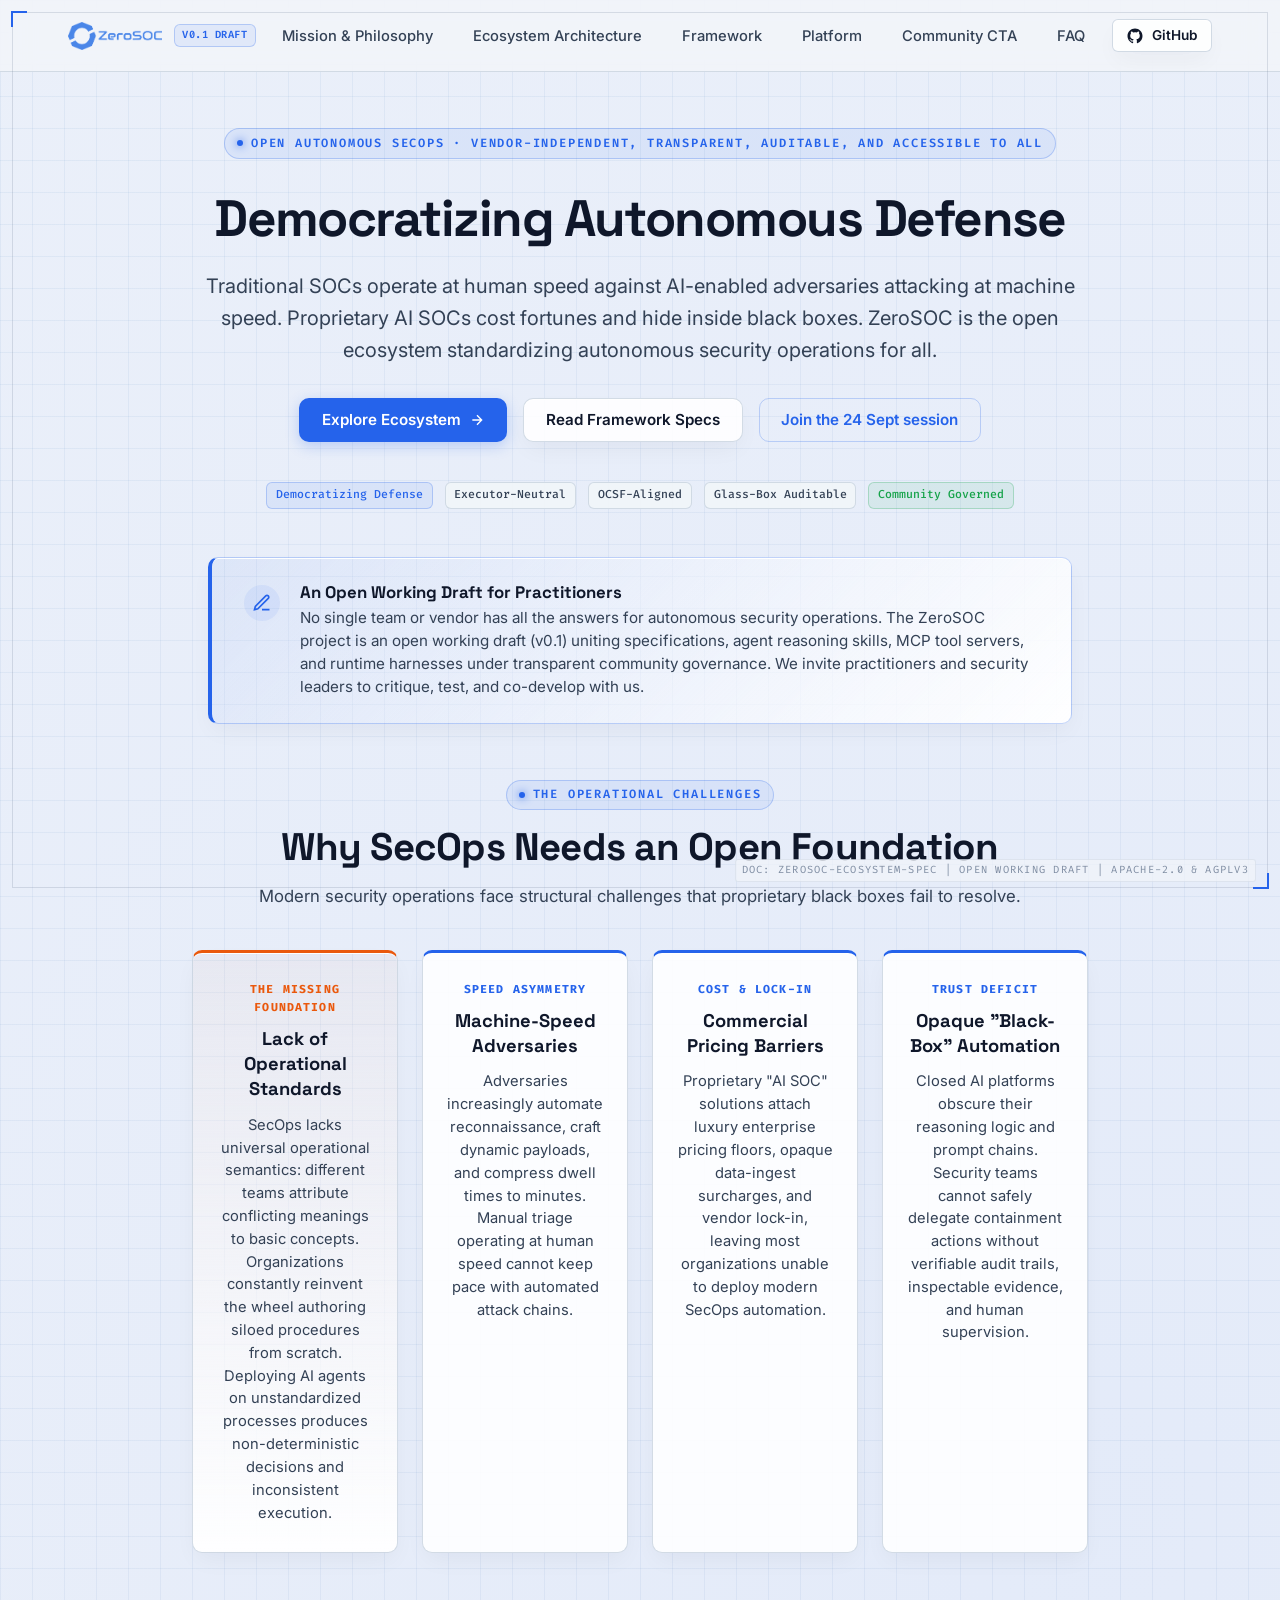
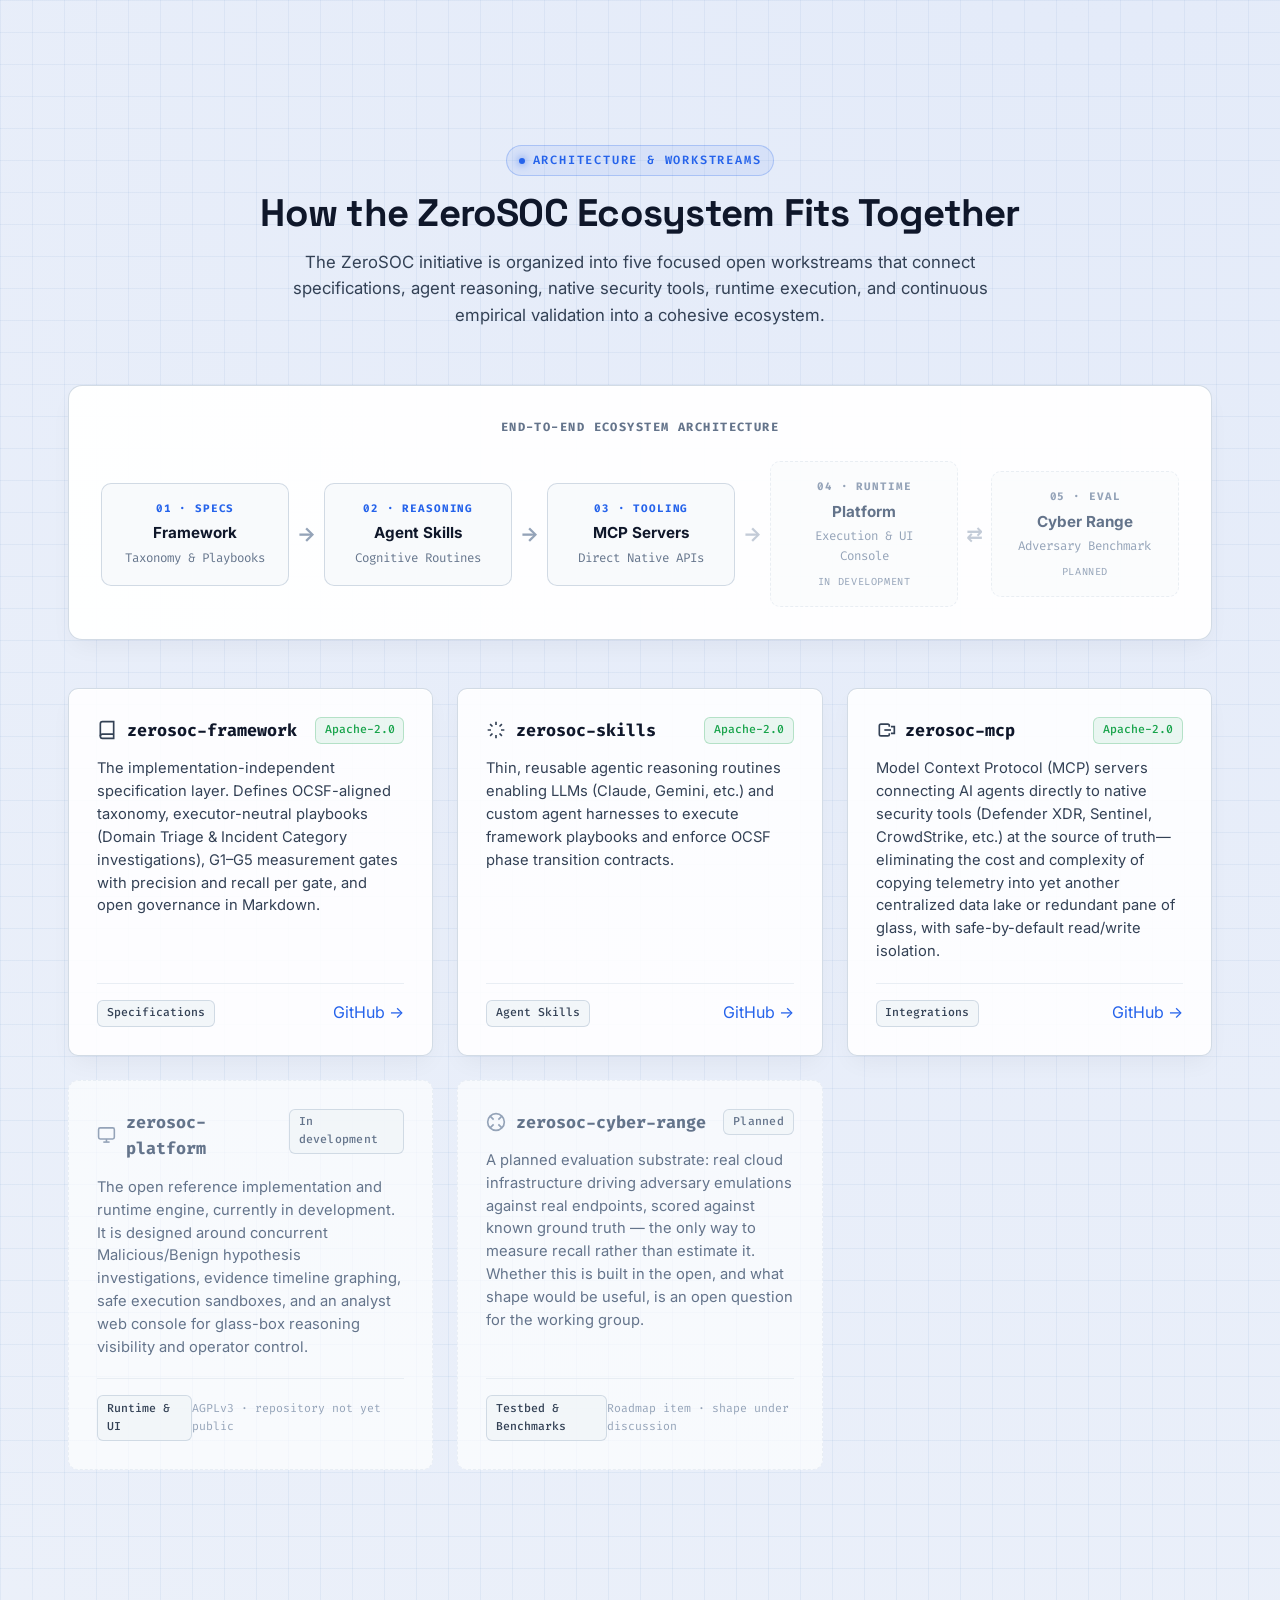
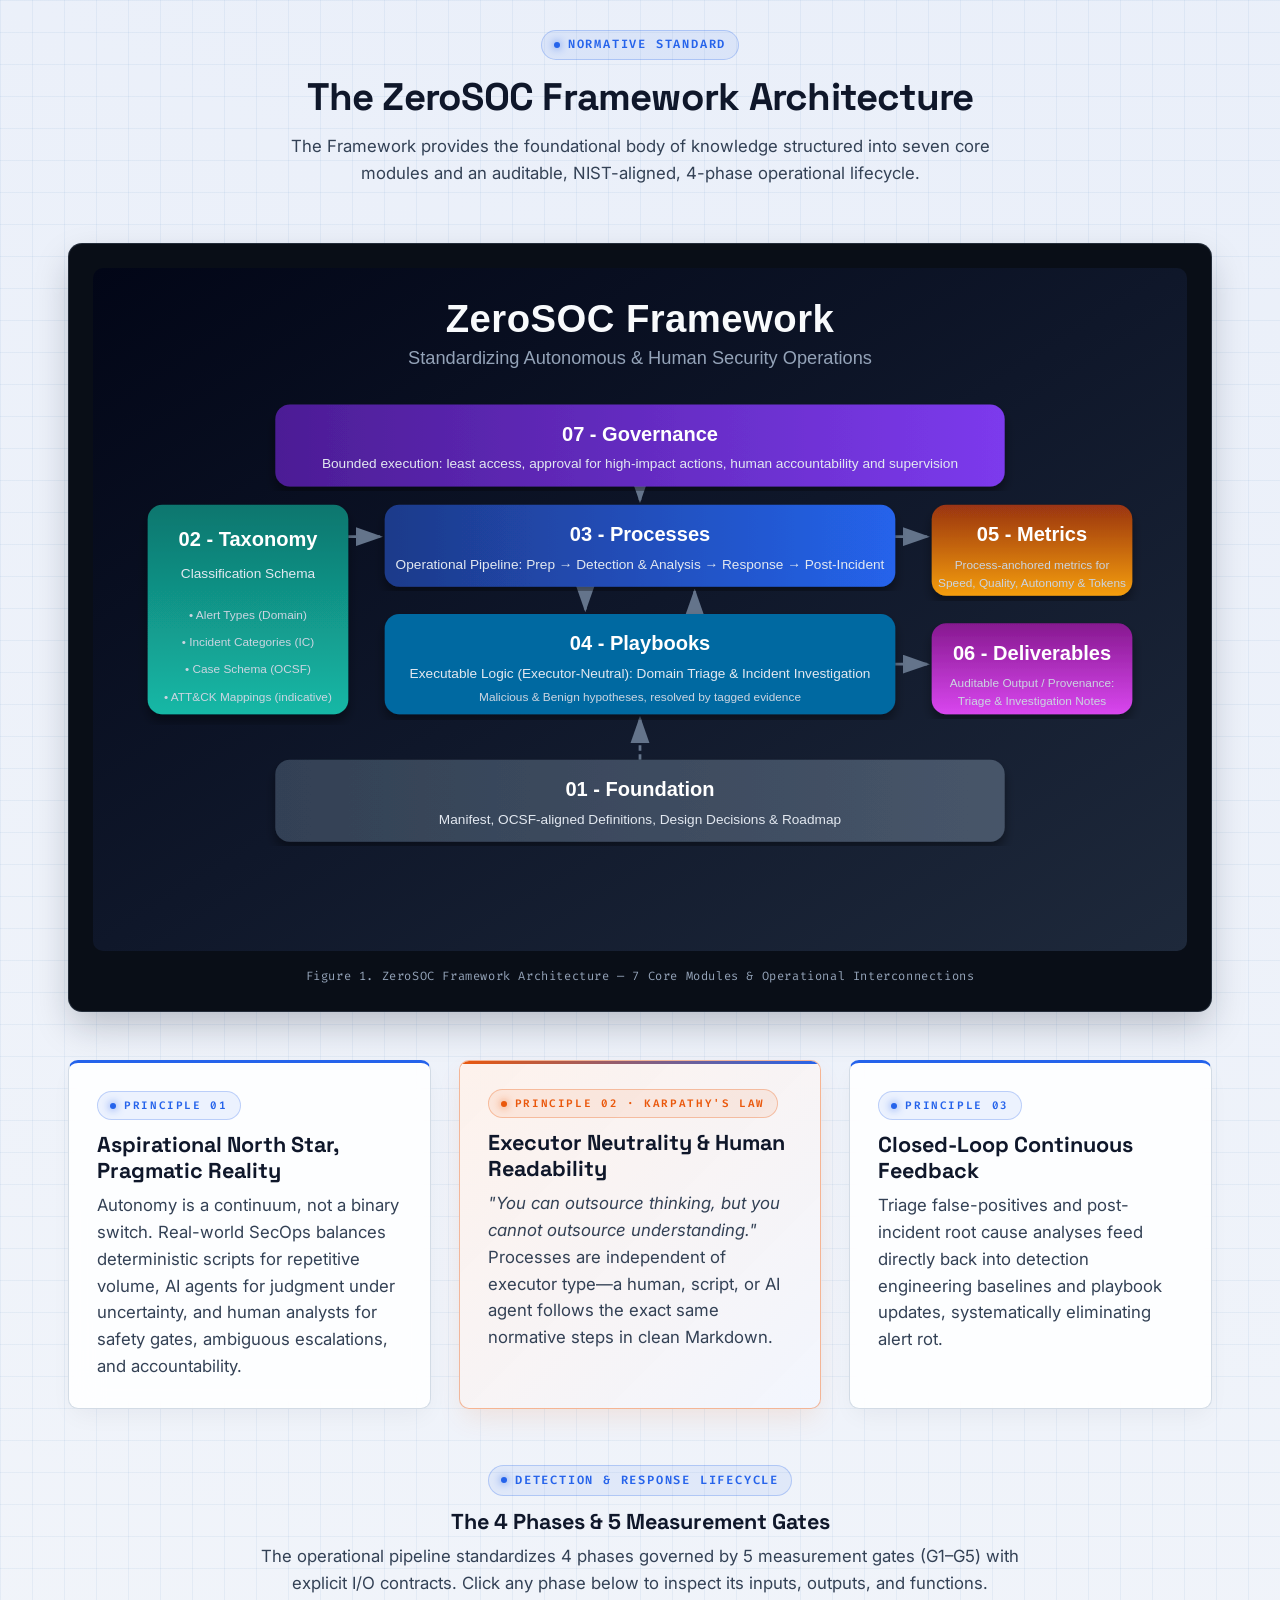
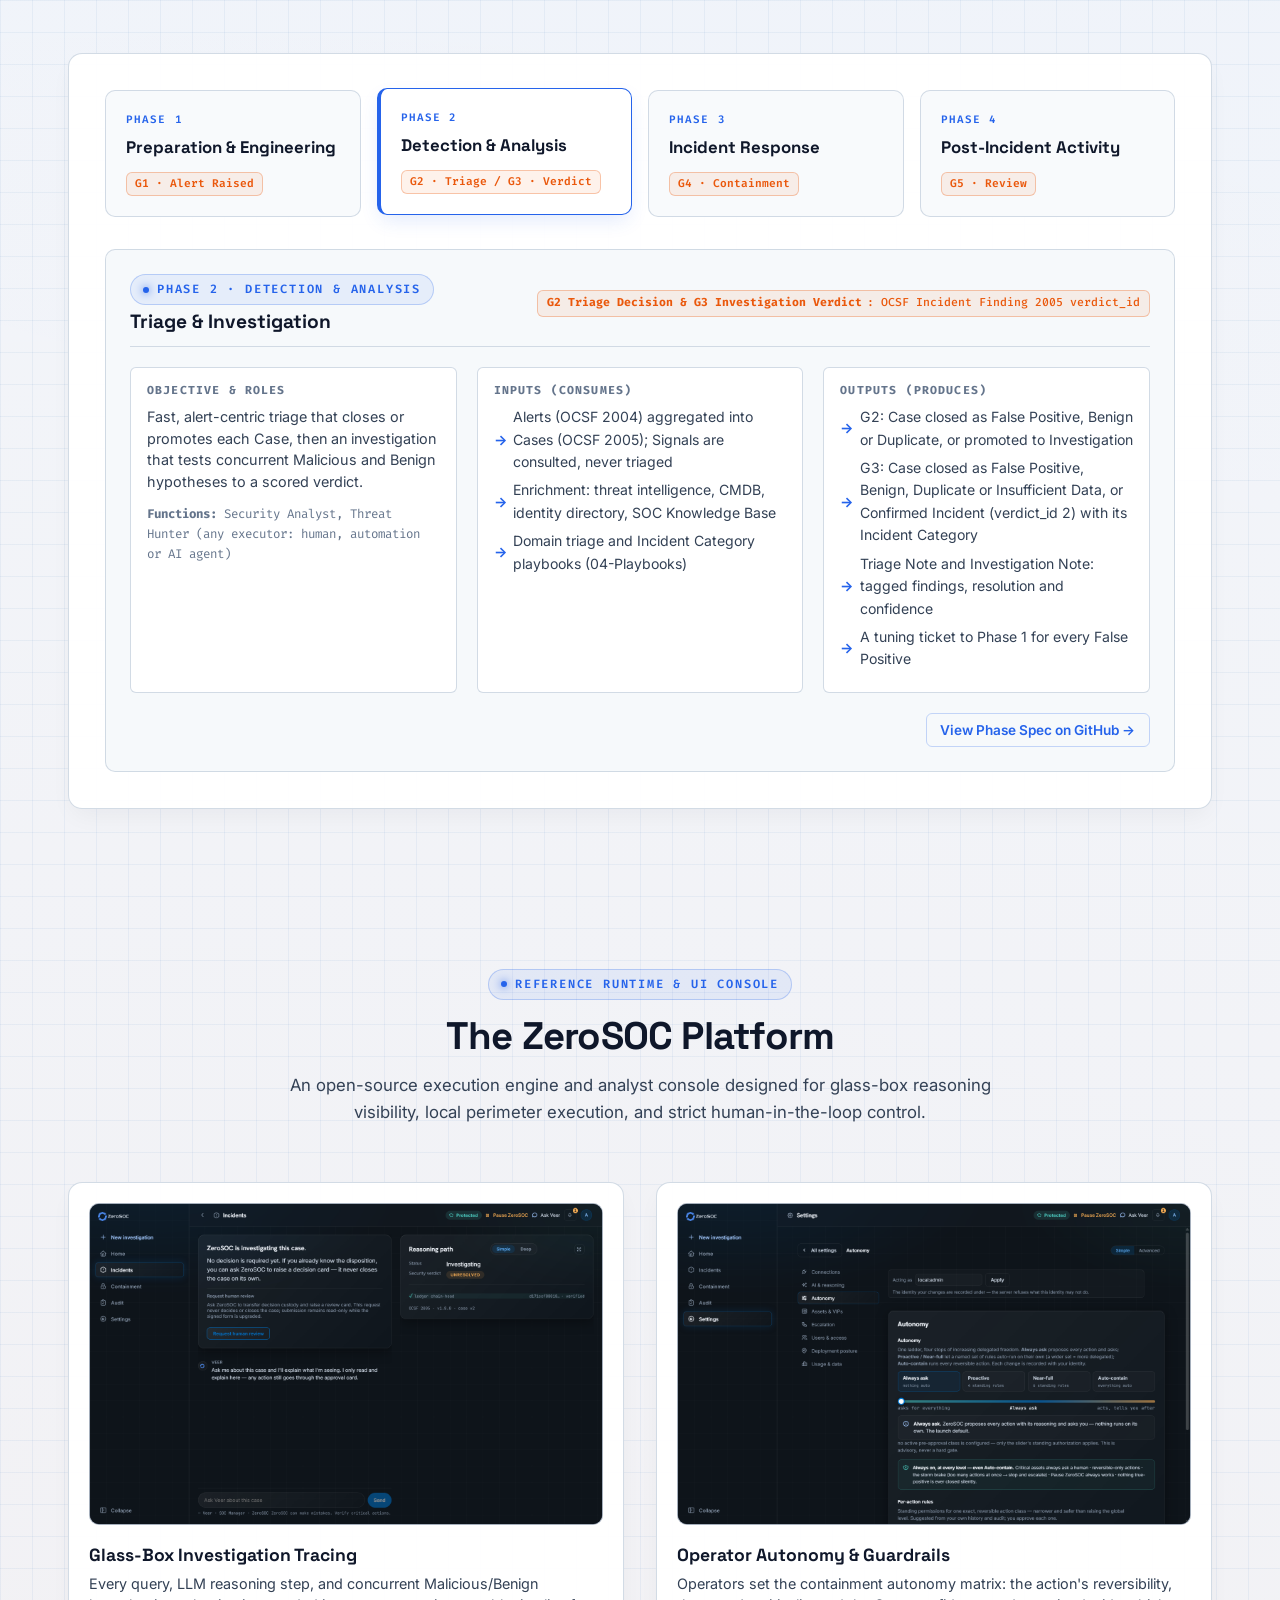
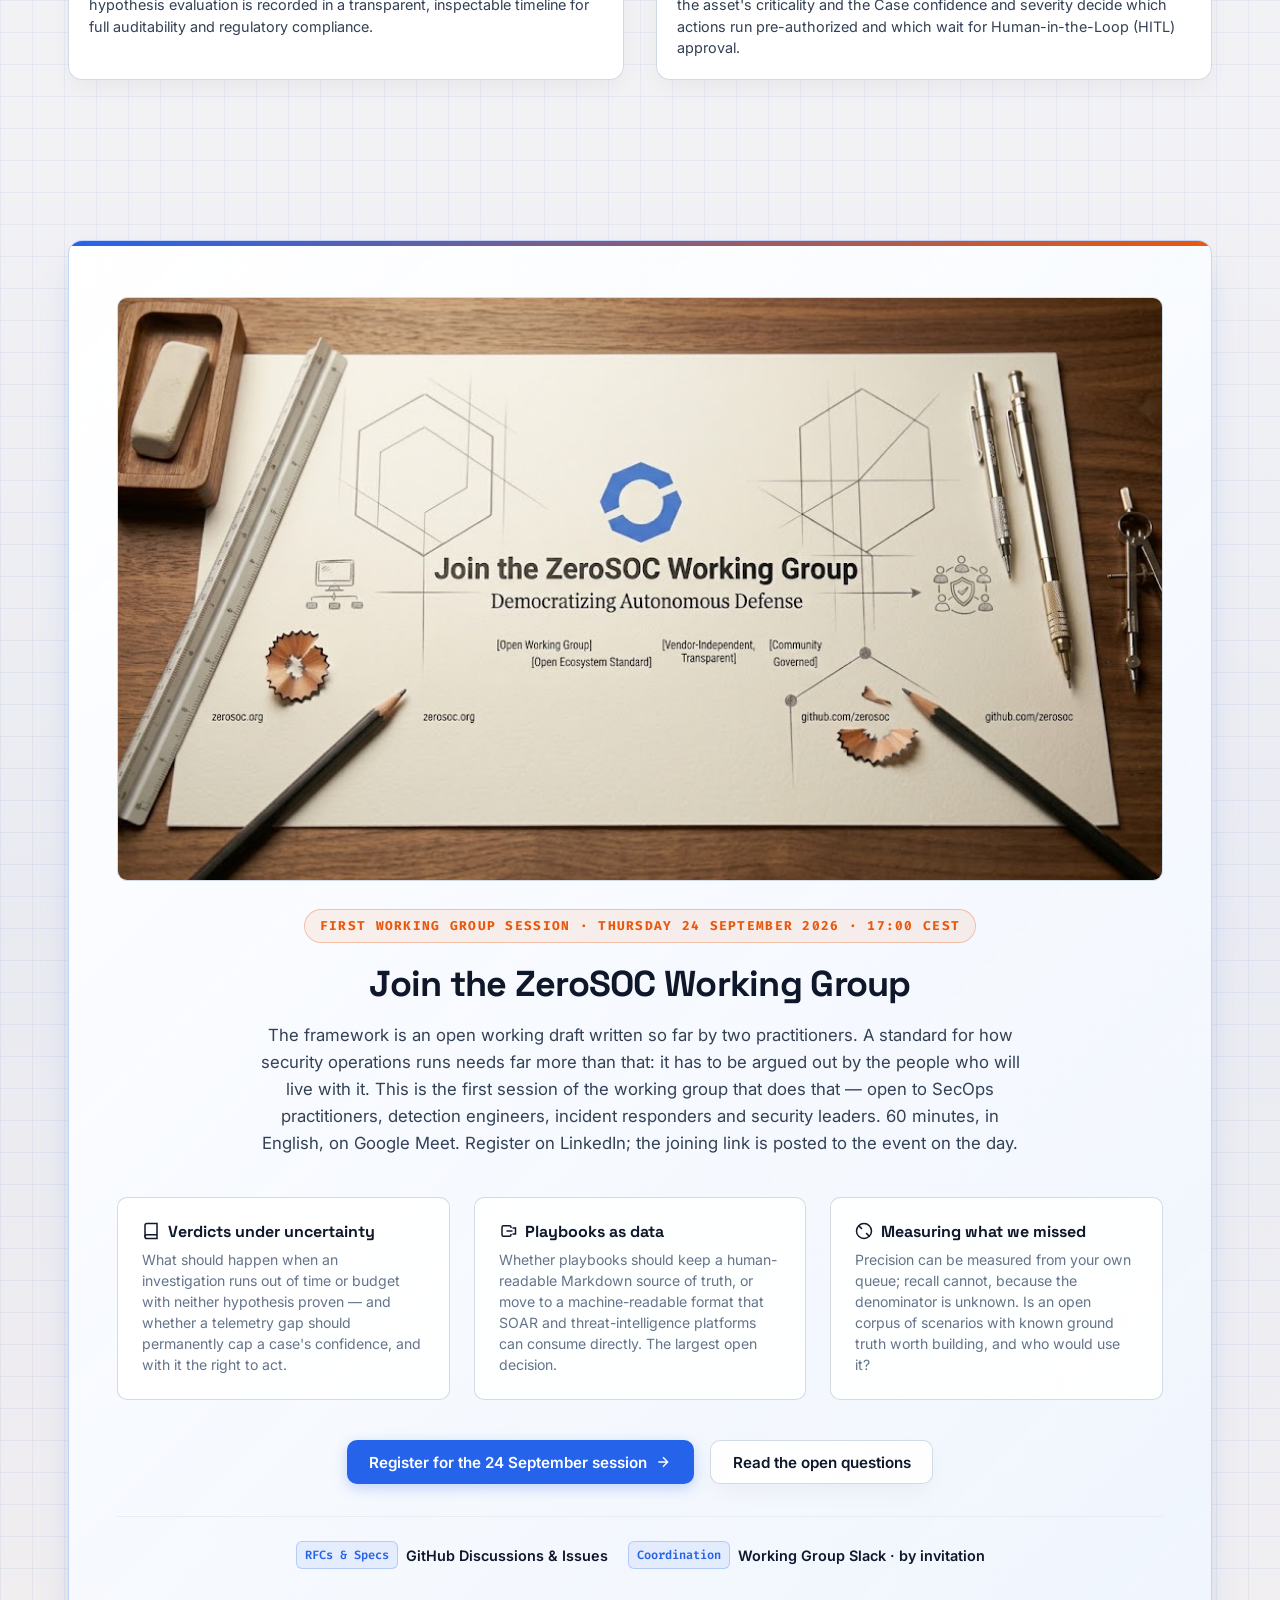
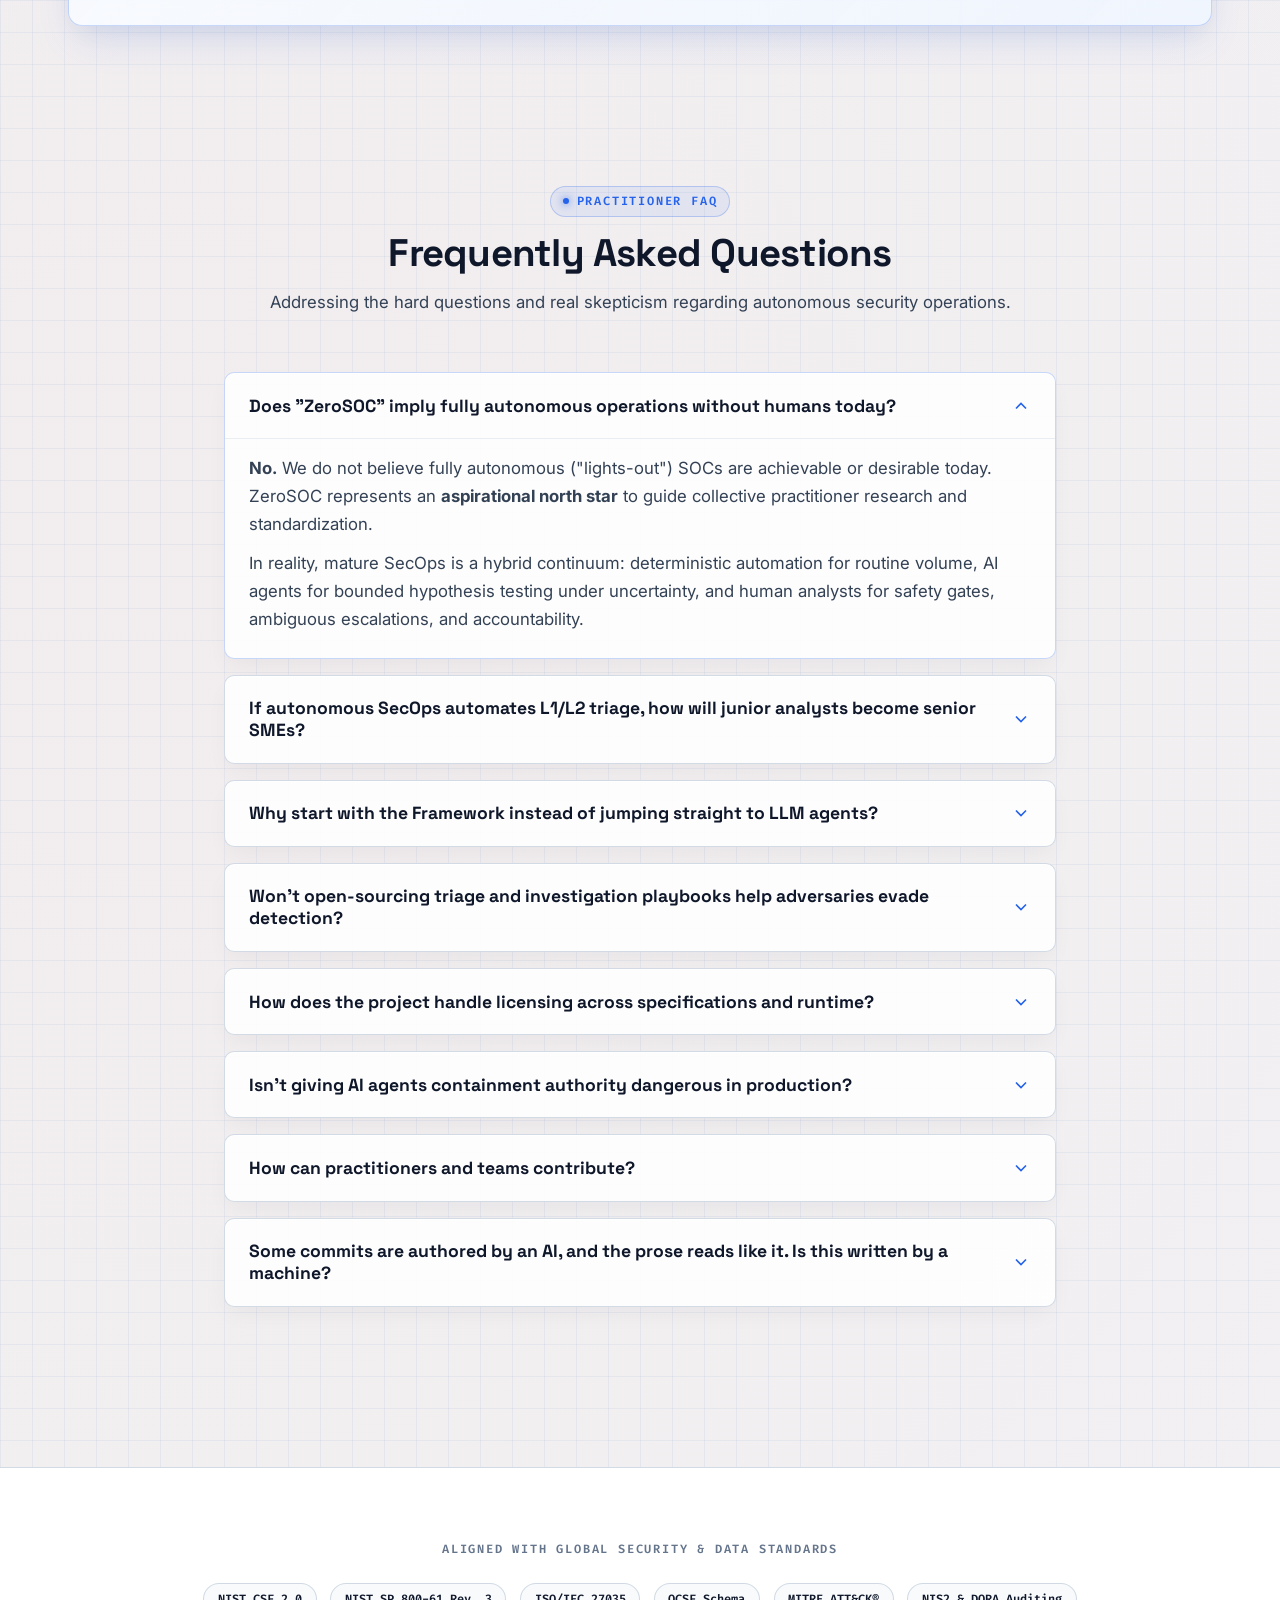
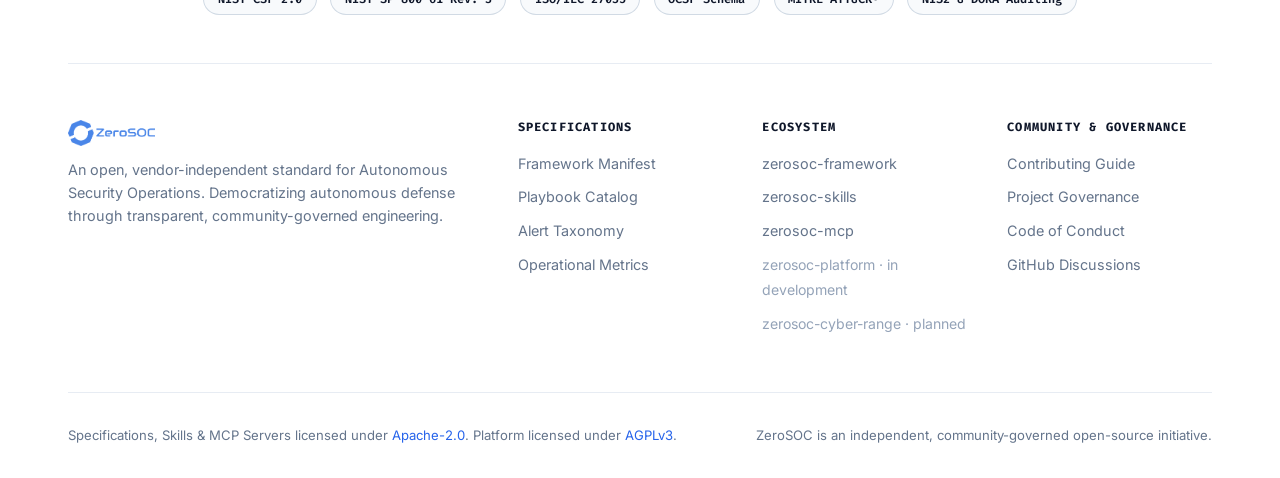
==== index.html @ d05856d5 "added ZS Working Group picture" ====
<!doctype html>
<html lang="en">

<head>
  <meta charset="utf-8">
  <meta name="viewport" content="width=device-width, initial-scale=1">
  <title>ZeroSOC.org — Open Autonomous SecOps Initiative</title>
  <meta name="description"
    content="An open, vendor-independent ecosystem standardizing autonomous security operations across specifications, agent skills, MCP tool servers, runtime platform, and cyber range.">

  <!-- Open Graph / Meta -->
  <meta property="og:type" content="website">
  <meta property="og:title" content="ZeroSOC.org — Open Autonomous SecOps Initiative">
  <meta property="og:description"
    content="Democratizing autonomous cyberdefense for every security team through open specifications, agent skills, MCP integrations, runtime platform, and empirical benchmarks.">
  <meta property="og:url" content="https://zerosoc.org">

  <!-- Favicon -->
  <link rel="icon" type="image/svg+xml" href="assets/favicon.svg">
  <link rel="icon" type="image/png" sizes="64x64" href="assets/favicon.png">
  <link rel="alternate icon" href="assets/favicon.ico">

  <!-- Stylesheets -->
  <link rel="stylesheet" href="css/tokens.css">
  <link rel="stylesheet" href="css/layout.css">
  <link rel="stylesheet" href="css/components.css">
</head>

<body>

  <!-- Blueprint Registration Frame & Stamp -->
  <div class="blueprint-frame" aria-hidden="true"></div>
  <div class="dwg-stamp" aria-hidden="true">DOC: ZEROSOC-ECOSYSTEM-SPEC | OPEN WORKING DRAFT | APACHE-2.0 & AGPLv3</div>

  <!-- 1. HUD Navigation Header -->
  <header class="hud-header">
    <div class="container nav-container">
      <a href="#" class="nav-brand" aria-label="ZeroSOC.org Home">
        <img src="assets/zerosoc_logo.png" alt="ZeroSOC Logo" class="brand-logo-img">
        <span class="brand-badge">v0.1 Draft</span>
      </a>

      <nav aria-label="Main Navigation">
        <ul class="nav-links">
          <li><a href="#mission" class="nav-link">Mission &amp; Philosophy</a></li>
          <li><a href="#ecosystem" class="nav-link">Ecosystem Architecture</a></li>
          <li><a href="#framework" class="nav-link">Framework</a></li>
          <li><a href="#platform" class="nav-link">Platform</a></li>
          <li><a href="#cta" class="nav-link">Community CTA</a></li>
          <li><a href="#faq" class="nav-link">FAQ</a></li>
        </ul>
      </nav>

      <div class="nav-actions">
        <a href="https://github.com/ZeroSOC" target="_blank" rel="noopener noreferrer" class="btn btn-secondary btn-sm"
          aria-label="ZeroSOC on GitHub">
          <svg width="18" height="18" viewBox="0 0 24 24" fill="currentColor" aria-hidden="true">
            <path fill-rule="evenodd" clip-rule="evenodd"
              d="M12 2C6.477 2 2 6.484 2 12.017c0 4.425 2.865 8.18 6.839 9.504.5.092.682-.217.682-.483 0-.237-.008-.868-.013-1.703-2.782.605-3.369-1.343-3.369-1.343-.454-1.158-1.11-1.466-1.11-1.466-.908-.62.069-.608.069-.608 1.003.07 1.53 1.032 1.53 1.032.892 1.53 2.341 1.088 2.91.832.092-.647.35-1.088.636-1.338-2.22-.253-4.555-1.113-4.555-4.951 0-1.093.39-1.988 1.029-2.688-.103-.253-.446-1.272.098-2.65 0 0 .84-.27 2.75 1.026A9.564 9.564 0 0112 6.844c.85.004 1.705.115 2.504.337 1.909-1.296 2.747-1.027 2.747-1.027.546 1.379.202 2.398.1 2.651.64.7 1.028 1.595 1.028 2.688 0 3.848-2.339 4.695-4.566 4.943.359.309.678.92.678 1.855 0 1.338-.012 2.419-.012 2.747 0 .268.18.58.688.482A10.019 10.019 0 0022 12.017C22 6.484 17.522 2 12 2z" />
          </svg>
          <span>GitHub</span>
        </a>
        <button class="mobile-menu-toggle" aria-label="Toggle navigation menu" aria-expanded="false">
          <svg width="20" height="20" viewBox="0 0 24 24" fill="none" stroke="currentColor" stroke-width="2">
            <path d="M4 6h16M4 12h16M4 18h16" />
          </svg>
        </button>
      </div>
    </div>
  </header>

  <main>
    <!-- 2. Hero & Mission Section -->
    <section id="mission" class="hero">
      <div class="container">
        <div class="hero-content">
          <div class="kicker">Open Autonomous SecOps · Vendor-Independent, transparent, auditable, and accessible to all
          </div>
          <h1 class="hero-title">Democratizing Autonomous Defense</h1>
          <p class="hero-subtitle">
            Traditional SOCs operate at human speed against AI-enabled adversaries attacking at machine speed.
            Proprietary AI SOCs cost fortunes and hide inside black boxes. ZeroSOC is the open ecosystem standardizing
            autonomous security operations for all.
          </p>

          <div class="hero-actions">
            <a href="#ecosystem" class="btn btn-primary">
              <span>Explore Ecosystem</span>
              <svg width="16" height="16" viewBox="0 0 24 24" fill="none" stroke="currentColor" stroke-width="2"
                aria-hidden="true">
                <path d="M5 12h14M12 5l7 7-7 7" />
              </svg>
            </a>
            <a href="https://github.com/ZeroSOC/zerosoc-framework" target="_blank" rel="noopener noreferrer"
              class="btn btn-secondary">
              Read Framework Specs
            </a>
            <a href="#cta" class="btn btn-outline">Join the 24 Sept session</a>
          </div>

          <div class="hero-meta-tags">
            <span class="tag blue">Democratizing Defense</span>
            <span class="tag">Executor-Neutral</span>
            <span class="tag">OCSF-Aligned</span>
            <span class="tag">Glass-Box Auditable</span>
            <span class="tag green">Community Governed</span>
          </div>

          <!-- Working Draft Practitioner Callout -->
          <div class="draft-callout-card">
            <div class="draft-icon">
              <svg width="20" height="20" viewBox="0 0 24 24" fill="none" stroke="currentColor" stroke-width="2"
                aria-hidden="true">
                <path d="M12 20h9M16.5 3.5a2.121 2.121 0 0 1 3 3L7 19l-4 1 1-4L16.5 3.5z" />
              </svg>
            </div>
            <div class="draft-text">
              <h4>An Open Working Draft for Practitioners</h4>
              <p>
                No single team or vendor has all the answers for autonomous security operations. The ZeroSOC project is
                an open working draft (v0.1) uniting specifications, agent reasoning skills, MCP tool servers, and
                runtime
                harnesses under transparent community governance. We invite practitioners and security leaders to
                critique, test, and co-develop with us.
              </p>
            </div>
          </div>

          <!-- Industry Challenges (The Whys) -->
          <div class="challenges-section" style="margin-top: 3.5rem;">
            <div class="section-header" style="margin-bottom: 2rem;">
              <div class="kicker">The Operational Challenges</div>
              <h2>Why SecOps Needs an Open Foundation</h2>
              <p>Modern security operations face structural challenges that proprietary black boxes fail to resolve.</p>
            </div>

            <div class="whys-grid">
              <div class="whys-card highlight">
                <div class="whys-kicker">The Missing Foundation</div>
                <h3>Lack of Operational Standards</h3>
                <p>
                  SecOps lacks universal operational semantics: different teams attribute conflicting meanings to basic
                  concepts. Organizations constantly reinvent the wheel authoring siloed
                  procedures from scratch. Deploying AI agents on unstandardized processes produces non-deterministic
                  decisions and inconsistent execution.
                </p>
              </div>

              <div class="whys-card">
                <div class="whys-kicker">Speed Asymmetry</div>
                <h3>Machine-Speed Adversaries</h3>
                <p>
                  Adversaries increasingly automate reconnaissance, craft dynamic payloads, and compress dwell times to
                  minutes.
                  Manual triage operating at human speed cannot keep pace with automated attack chains.
                </p>
              </div>

              <div class="whys-card">
                <div class="whys-kicker">Cost &amp; Lock-In</div>
                <h3>Commercial Pricing Barriers</h3>
                <p>
                  Proprietary "AI SOC" solutions attach luxury enterprise pricing floors, opaque data-ingest surcharges,
                  and vendor lock-in, leaving most organizations unable to deploy modern SecOps automation.
                </p>
              </div>

              <div class="whys-card">
                <div class="whys-kicker">Trust Deficit</div>
                <h3>Opaque "Black-Box" Automation</h3>
                <p>
                  Closed AI platforms obscure their reasoning logic and prompt chains. Security teams cannot safely
                  delegate
                  containment actions without verifiable audit trails, inspectable evidence, and human supervision.
                </p>
              </div>
            </div>
          </div>
        </div>
      </div>
    </section>

    <!-- 3. Ecosystem Architecture ("How They Fit Together") -->
    <section id="ecosystem" class="ecosystem-section">
      <div class="container">
        <div class="section-header">
          <div class="kicker">Architecture &amp; Workstreams</div>
          <h2>How the ZeroSOC Ecosystem Fits Together</h2>
          <p>
            The ZeroSOC initiative is organized into five focused open workstreams that connect specifications,
            agent reasoning, native security tools, runtime execution, and continuous empirical validation into a
            cohesive ecosystem.
          </p>
        </div>

        <!-- Visual Flow Bar -->
        <div class="ecosystem-flow-container">
          <div class="ecosystem-flow-title">End-to-End Ecosystem Architecture</div>
          <div class="ecosystem-flow-bar">
            <div class="flow-step-node">
              <div class="flow-step-num">01 · Specs</div>
              <div class="flow-step-name">Framework</div>
              <div class="flow-step-role">Taxonomy &amp; Playbooks</div>
            </div>
            <div class="flow-step-arrow">→</div>
            <div class="flow-step-node">
              <div class="flow-step-num">02 · Reasoning</div>
              <div class="flow-step-name">Agent Skills</div>
              <div class="flow-step-role">Cognitive Routines</div>
            </div>
            <div class="flow-step-arrow">→</div>
            <div class="flow-step-node">
              <div class="flow-step-num">03 · Tooling</div>
              <div class="flow-step-name">MCP Servers</div>
              <div class="flow-step-role">Direct Native APIs</div>
            </div>
            <div class="flow-step-arrow is-upcoming">→</div>
            <div class="flow-step-node is-upcoming">
              <div class="flow-step-num">04 · Runtime</div>
              <div class="flow-step-name">Platform</div>
              <div class="flow-step-role">Execution &amp; UI Console</div>
              <div class="flow-step-status">In development</div>
            </div>
            <div class="flow-step-arrow is-upcoming">⇄</div>
            <div class="flow-step-node is-upcoming">
              <div class="flow-step-num">05 · Eval</div>
              <div class="flow-step-name">Cyber Range</div>
              <div class="flow-step-role">Adversary Benchmark</div>
              <div class="flow-step-status">Planned</div>
            </div>
          </div>
        </div>

        <!-- 5 Workstream Cards Grid -->
        <div class="ecosystem-workstreams-grid">
          <!-- Workstream 1: zerosoc-framework -->
          <a href="https://github.com/ZeroSOC/zerosoc-framework" target="_blank" rel="noopener noreferrer"
            class="workstream-card">
            <div>
              <div class="workstream-card-header">
                <div class="workstream-title-group">
                  <svg width="20" height="20" viewBox="0 0 24 24" fill="none" stroke="currentColor" stroke-width="2"
                    aria-hidden="true">
                    <path d="M4 19.5A2.5 2.5 0 0 1 6.5 17H20" />
                    <path d="M6.5 2H20v20H6.5A2.5 2.5 0 0 1 4 19.5v-15A2.5 2.5 0 0 1 6.5 2z" />
                  </svg>
                  <span class="workstream-title">zerosoc-framework</span>
                </div>
                <span class="tag green">Apache-2.0</span>
              </div>
              <p class="workstream-desc">
                The implementation-independent specification layer. Defines OCSF-aligned taxonomy, executor-neutral
                playbooks (Domain Triage &amp; Incident Category investigations), G1–G5 measurement gates with precision
                and recall per gate, and open governance in Markdown.
              </p>
            </div>
            <div class="workstream-footer">
              <span class="tag">Specifications</span>
              <span class="repo-action-icon">GitHub →</span>
            </div>
          </a>

          <!-- Workstream 2: Agent Skills -->
          <a href="https://github.com/ZeroSOC/zerosoc-skills" target="_blank"
            rel="noopener noreferrer" class="workstream-card">
            <div>
              <div class="workstream-card-header">
                <div class="workstream-title-group">
                  <svg width="20" height="20" viewBox="0 0 24 24" fill="none" stroke="currentColor" stroke-width="2"
                    aria-hidden="true">
                    <path
                      d="M12 2v4M12 18v4M4.93 4.93l2.83 2.83M16.24 16.24l2.83 2.83M2 12h4M18 12h4M4.93 19.07l2.83-2.83M16.24 7.76l2.83-2.83" />
                  </svg>
                  <span class="workstream-title">zerosoc-skills</span>
                </div>
                <span class="tag green">Apache-2.0</span>
              </div>
              <p class="workstream-desc">
                Thin, reusable agentic reasoning routines enabling LLMs (Claude, Gemini, etc.) and custom agent
                harnesses to execute framework playbooks and enforce OCSF phase transition contracts.
              </p>
            </div>
            <div class="workstream-footer">
              <span class="tag">Agent Skills</span>
              <span class="repo-action-icon">GitHub →</span>
            </div>
          </a>

          <!-- Workstream 3: zerosoc-mcp -->
          <a href="https://github.com/ZeroSOC/zerosoc-mcp" target="_blank" rel="noopener noreferrer"
            class="workstream-card">
            <div>
              <div class="workstream-card-header">
                <div class="workstream-title-group">
                  <svg width="20" height="20" viewBox="0 0 24 24" fill="none" stroke="currentColor" stroke-width="2"
                    aria-hidden="true">
                    <path d="M16 16v1a2 2 0 0 1-2 2H6a2 2 0 0 1-2-2V7a2 2 0 0 1 2-2h8a2 2 0 0 1 2 2v1" />
                    <path d="M18 8h4v8h-4" />
                    <path d="M10 12h8" />
                  </svg>
                  <span class="workstream-title">zerosoc-mcp</span>
                </div>
                <span class="tag green">Apache-2.0</span>
              </div>
              <p class="workstream-desc">
                Model Context Protocol (MCP) servers connecting AI agents directly to native security tools (Defender
                XDR,
                Sentinel, CrowdStrike, etc.) at the source of truth—eliminating the cost and complexity of
                copying telemetry into yet another centralized data lake or redundant pane of glass, with
                safe-by-default
                read/write isolation.
              </p>
            </div>
            <div class="workstream-footer">
              <span class="tag">Integrations</span>
              <span class="repo-action-icon">GitHub →</span>
            </div>
          </a>

          <!-- Workstream 4: zerosoc-platform (no public repository yet) -->
          <div class="workstream-card is-upcoming">
            <div>
              <div class="workstream-card-header">
                <div class="workstream-title-group">
                  <svg width="20" height="20" viewBox="0 0 24 24" fill="none" stroke="currentColor" stroke-width="2"
                    aria-hidden="true">
                    <rect x="2" y="3" width="20" height="14" rx="2" ry="2" />
                    <line x1="8" y1="21" x2="16" y2="21" />
                    <line x1="12" y1="17" x2="12" y2="21" />
                  </svg>
                  <span class="workstream-title">zerosoc-platform</span>
                </div>
                <span class="tag tag-status">In development</span>
              </div>
              <p class="workstream-desc">
                The open reference implementation and runtime engine, currently in development. It is designed around
                concurrent Malicious/Benign hypothesis investigations, evidence timeline graphing, safe execution
                sandboxes, and an analyst web console for glass-box reasoning visibility and operator control.
              </p>
            </div>
            <div class="workstream-footer">
              <span class="tag">Runtime &amp; UI</span>
              <span class="workstream-status-note">AGPLv3 · repository not yet public</span>
            </div>
          </div>

          <!-- Workstream 5: zerosoc-cyber-range (roadmap; no public repository) -->
          <div class="workstream-card is-upcoming">
            <div>
              <div class="workstream-card-header">
                <div class="workstream-title-group">
                  <svg width="20" height="20" viewBox="0 0 24 24" fill="none" stroke="currentColor" stroke-width="2"
                    aria-hidden="true">
                    <circle cx="12" cy="12" r="10" />
                    <path d="m4.93 4.93 4.24 4.24M14.83 14.83l4.24 4.24M14.83 9.17l4.24-4.24M4.93 19.07l4.24-4.24" />
                  </svg>
                  <span class="workstream-title">zerosoc-cyber-range</span>
                </div>
                <span class="tag tag-status">Planned</span>
              </div>
              <p class="workstream-desc">
                A planned evaluation substrate: real cloud infrastructure driving adversary emulations against real
                endpoints, scored against known ground truth — the only way to measure recall rather than estimate it.
                Whether this is built in the open, and what shape would be useful, is an open question for the working
                group.
              </p>
            </div>
            <div class="workstream-footer">
              <span class="tag">Testbed &amp; Benchmarks</span>
              <span class="workstream-status-note">Roadmap item · shape under discussion</span>
            </div>
          </div>
        </div>
      </div>
    </section>

    <!-- 4. Framework Deep-Dive (Visual Infographic & Interactive Explorer) -->
    <section id="framework" class="framework-section">
      <div class="container">
        <div class="section-header">
          <div class="kicker">Normative Standard</div>
          <h2>The ZeroSOC Framework Architecture</h2>
          <p>
            The Framework provides the foundational body of knowledge structured into seven core modules and an
            auditable, NIST-aligned,
            4-phase operational lifecycle.
          </p>
        </div>

        <!-- Embedded Framework SVG Infographic -->
        <div class="infographic-wrapper">
          <img src="assets/zerosoc_infographic.svg" alt="ZeroSOC Framework Infographic showing 7 core modules"
            class="infographic-img" loading="lazy">
          <div class="infographic-caption">Figure 1. ZeroSOC Framework Architecture — 7 Core Modules &amp; Operational
            Interconnections</div>
        </div>

        <!-- 3 Core Principles -->
        <div class="grid-3" style="margin-bottom: 3.5rem;">
          <div class="glass-card card-blue-top">
            <div class="kicker" style="font-size:0.68rem; margin-bottom:0.75rem;">Principle 01</div>
            <h3>Aspirational North Star, Pragmatic Reality</h3>
            <p>
              Autonomy is a continuum, not a binary switch. Real-world SecOps balances deterministic scripts for
              repetitive volume, AI agents for judgment under uncertainty, and human analysts for safety gates,
              ambiguous escalations, and accountability.
            </p>
          </div>

          <div class="glass-card highlight">
            <div class="kicker orange" style="font-size:0.68rem; margin-bottom:0.75rem;">Principle 02 · Karpathy's Law
            </div>
            <h3>Executor Neutrality &amp; Human Readability</h3>
            <p>
              <em>"You can outsource thinking, but you cannot outsource understanding."</em> Processes are independent
              of executor type—a human, script, or AI agent follows the exact same normative steps in clean Markdown.
            </p>
          </div>

          <div class="glass-card card-blue-top">
            <div class="kicker" style="font-size:0.68rem; margin-bottom:0.75rem;">Principle 03</div>
            <h3>Closed-Loop Continuous Feedback</h3>
            <p>
              Triage false-positives and post-incident root cause analyses feed directly back into detection engineering
              baselines and playbook updates, systematically eliminating alert rot.
            </p>
          </div>
        </div>

        <!-- Interactive Lifecycle & Measurement Gates -->
        <div class="section-header" style="margin-top: 2rem;">
          <div class="kicker">Detection &amp; Response Lifecycle</div>
          <h3>The 4 Phases &amp; 5 Measurement Gates</h3>
          <p>
            The operational pipeline standardizes 4 phases governed by 5 measurement gates (G1–G5) with explicit I/O
            contracts. Click any phase below to inspect its inputs, outputs, and functions.
          </p>
        </div>

        <div class="pipeline-explorer">
          <!-- 4-Phase Interactive Diagram -->
          <div class="pipeline-diagram" role="tablist" aria-label="ZeroSOC Lifecycle Phases">
            <div class="pipeline-node" data-phase="phase1" role="tab" tabindex="0" aria-selected="false">
              <span class="node-phase-tag">Phase 1</span>
              <div class="node-title">Preparation &amp; Engineering</div>
              <div class="gate-badge">G1 · Alert Raised</div>
            </div>

            <div class="pipeline-node active" data-phase="phase2" role="tab" tabindex="0" aria-selected="true">
              <span class="node-phase-tag">Phase 2</span>
              <div class="node-title">Detection &amp; Analysis</div>
              <div class="gate-badge">G2 · Triage / G3 · Verdict</div>
            </div>

            <div class="pipeline-node" data-phase="phase3" role="tab" tabindex="0" aria-selected="false">
              <span class="node-phase-tag">Phase 3</span>
              <div class="node-title">Incident Response</div>
              <div class="gate-badge">G4 · Containment</div>
            </div>

            <div class="pipeline-node" data-phase="phase4" role="tab" tabindex="0" aria-selected="false">
              <span class="node-phase-tag">Phase 4</span>
              <div class="node-title">Post-Incident Activity</div>
              <div class="gate-badge">G5 · Review</div>
            </div>
          </div>

          <!-- Dynamic Inspector Panel -->
          <div class="pipeline-inspector" id="pipeline-inspector" aria-live="polite">
            <div class="inspector-header">
              <div class="inspector-title-group">
                <span class="kicker" id="inspector-phase-tag" style="margin-bottom:0.3rem;">Phase 2 · Detection &amp;
                  Analysis</span>
                <h3 id="inspector-phase-title">Triage &amp; Investigation</h3>
              </div>
              <div class="tag orange" id="inspector-gate-badge">
                <strong>G2 Triage Decision &amp; G3 Investigation Verdict</strong>: OCSF Incident Finding 2005 verdict_id
              </div>
            </div>

            <div class="inspector-grid">
              <div class="inspector-block">
                <h5>Objective &amp; Roles</h5>
                <p id="inspector-objective" style="margin-bottom:0.75rem;">Fast, alert-centric triage that closes or
                  promotes each Case, then an investigation that tests concurrent Malicious and Benign hypotheses to a
                  scored verdict.</p>
                <div style="font-family:var(--font-mono); font-size:0.78rem; color:var(--ink-muted);">
                  <strong>Functions:</strong> <span id="inspector-roles">Security Analyst, Threat Hunter (any executor:
                    human, automation or AI agent)</span>
                </div>
              </div>

              <div class="inspector-block">
                <h5>Inputs (Consumes)</h5>
                <ul id="inspector-consumes">
                  <li>Alerts (OCSF 2004) aggregated into Cases (OCSF 2005); Signals are consulted, never triaged</li>
                  <li>Enrichment: threat intelligence, CMDB, identity directory, SOC Knowledge Base</li>
                  <li>Domain triage and Incident Category playbooks (04-Playbooks)</li>
                </ul>
              </div>

              <div class="inspector-block">
                <h5>Outputs (Produces)</h5>
                <ul id="inspector-produces">
                  <li>G2: Case closed as False Positive, Benign or Duplicate, or promoted to Investigation</li>
                  <li>G3: Case closed as False Positive, Benign, Duplicate or Insufficient Data, or Confirmed Incident
                    (verdict_id 2) with its Incident Category</li>
                  <li>Triage Note and Investigation Note: tagged findings, resolution and confidence</li>
                  <li>A tuning ticket to Phase 1 for every False Positive</li>
                </ul>
              </div>
            </div>

            <div style="margin-top:1.25rem; text-align:right;">
              <a href="https://github.com/ZeroSOC/zerosoc-framework/blob/main/03-Processes/02-detection_and_analysis.md"
                id="inspector-github-link" target="_blank" rel="noopener noreferrer" class="btn btn-outline btn-sm">
                View Phase Spec on GitHub →
              </a>
            </div>
          </div>
        </div>
      </div>
    </section>

    <!-- 5. Community Platform & UI Showcase -->
    <section id="platform" class="platform-section">
      <div class="container">
        <div class="section-header">
          <div class="kicker">Reference Runtime &amp; UI Console</div>
          <h2>The ZeroSOC Platform</h2>
          <p>
            An open-source execution engine and analyst console designed for glass-box reasoning visibility,
            local perimeter execution, and strict human-in-the-loop control.
          </p>
        </div>

        <div class="screenshot-grid">
          <!-- Screenshot 1: Case Trace -->
          <div class="screenshot-card">
            <div class="screenshot-img-frame">
              <img src="assets/s_case_trace.png" alt="ZeroSOC Analyst Console: Glass-Box Investigation Trace"
                loading="lazy">
            </div>
            <div class="screenshot-info">
              <h4>Glass-Box Investigation Tracing</h4>
              <p>
                Every query, LLM reasoning step, and concurrent Malicious/Benign hypothesis evaluation
                is recorded in a transparent, inspectable timeline for full auditability and regulatory compliance.
              </p>
            </div>
          </div>

          <!-- Screenshot 2: Autonomy Slider -->
          <div class="screenshot-card">
            <div class="screenshot-img-frame">
              <img src="assets/s_autonomy.png" alt="ZeroSOC Analyst Console: Operator Autonomy Controls" loading="lazy">
            </div>
            <div class="screenshot-info">
              <h4>Operator Autonomy &amp; Guardrails</h4>
              <p>
                Operators set the containment autonomy matrix: the action's reversibility, the asset's criticality and
                the Case confidence and severity decide which actions run pre-authorized and which wait for
                Human-in-the-Loop (HITL) approval.
              </p>
            </div>
          </div>
        </div>
      </div>
    </section>

    <!-- 6. Community Working Group - first virtual session, 24 September 2026 -->
    <section id="cta" class="cta-section">
      <div class="container">
        <div class="cta-banner-card">
          <img src="assets/working_group_banner.jpg" alt="Blueprint sketch on a drafting table reading: Join the ZeroSOC Working Group — Democratizing Autonomous Defense."
            class="cta-banner-image" width="1024" height="572" loading="lazy" decoding="async">

          <div class="cta-banner-header">
            <div class="cta-date-badge">First Working Group Session · Thursday 24 September 2026 · 17:00 CEST</div>
            <h2>Join the ZeroSOC Working Group</h2>
            <p>
              The framework is an open working draft written so far by two practitioners. A standard for how
              security operations runs needs far more than that: it has to be argued out by the people who will
              live with it. This is the first session of the working group that does that — open to SecOps practitioners, detection engineers,
              incident responders and security leaders. 60 minutes, in English, on Google Meet. Register on LinkedIn;
              the joining link is posted to the event on the day.
            </p>
          </div>

          <div class="cta-tracks-grid">
            <div class="cta-track-card">
              <h5>
                <svg width="18" height="18" viewBox="0 0 24 24" fill="none" stroke="currentColor" stroke-width="2">
                  <path d="M4 19.5A2.5 2.5 0 0 1 6.5 17H20" />
                  <path d="M6.5 2H20v20H6.5A2.5 2.5 0 0 1 4 19.5v-15A2.5 2.5 0 0 1 6.5 2z" />
                </svg>
                <span>Verdicts under uncertainty</span>
              </h5>
              <p>What should happen when an investigation runs out of time or budget with neither hypothesis proven —
                and whether a telemetry gap should permanently cap a case's confidence, and with it the right to act.</p>
            </div>

            <div class="cta-track-card">
              <h5>
                <svg width="18" height="18" viewBox="0 0 24 24" fill="none" stroke="currentColor" stroke-width="2">
                  <path d="M16 16v1a2 2 0 0 1-2 2H6a2 2 0 0 1-2-2V7a2 2 0 0 1 2-2h8a2 2 0 0 1 2 2v1" />
                  <path d="M18 8h4v8h-4" />
                  <path d="M10 12h8" />
                </svg>
                <span>Playbooks as data</span>
              </h5>
              <p>Whether playbooks should keep a human-readable Markdown source of truth, or move to a machine-readable
                format that SOAR and threat-intelligence platforms can consume directly. The largest open decision.</p>
            </div>

            <div class="cta-track-card">
              <h5>
                <svg width="18" height="18" viewBox="0 0 24 24" fill="none" stroke="currentColor" stroke-width="2">
                  <circle cx="12" cy="12" r="10" />
                  <path d="m4.93 4.93 4.24 4.24M14.83 14.83l4.24 4.24" />
                </svg>
                <span>Measuring what we missed</span>
              </h5>
              <p>Precision can be measured from your own queue; recall cannot, because the denominator is unknown.
                Is an open corpus of scenarios with known ground truth worth building, and who would use it?</p>
            </div>
          </div>

          <div style="text-align: center; margin-bottom: 2rem;">
            <a href="https://www.linkedin.com/events/7506782391185727489/" target="_blank" rel="noopener noreferrer"
              class="btn btn-primary" style="margin-right: 0.75rem;">
              <span>Register for the 24 September session</span>
              <svg width="16" height="16" viewBox="0 0 24 24" fill="none" stroke="currentColor" stroke-width="2">
                <path d="M5 12h14M12 5l7 7-7 7" />
              </svg>
            </a>
            <a href="https://github.com/ZeroSOC/zerosoc-framework/issues" target="_blank" rel="noopener noreferrer"
              class="btn btn-secondary">
              Read the open questions
            </a>
          </div>

          <div class="cta-channels-bar">
            <div class="cta-channel-badge">
              <span>RFCs &amp; Specs</span> GitHub Discussions &amp; Issues
            </div>
            <div class="cta-channel-badge">
              <span>Coordination</span> Working Group Slack · by invitation
            </div>
          </div>
        </div>
      </div>
    </section>

    <!-- 7. Practitioner FAQ -->
    <section id="faq" class="faq-section">
      <div class="container">
        <div class="section-header">
          <div class="kicker">Practitioner FAQ</div>
          <h2>Frequently Asked Questions</h2>
          <p>Addressing the hard questions and real skepticism regarding autonomous security operations.</p>
        </div>

        <div class="faq-container">
          <!-- Q1 -->
          <div class="faq-item active">
            <button class="faq-trigger" aria-expanded="true">
              <span>Does "ZeroSOC" imply fully autonomous operations without humans today?</span>
              <svg class="faq-icon" viewBox="0 0 24 24" fill="none" stroke="currentColor" stroke-width="2"
                aria-hidden="true">
                <path d="M6 9l6 6 6-6" />
              </svg>
            </button>
            <div class="faq-content">
              <div class="faq-body">
                <p>
                  <strong>No.</strong> We do not believe fully autonomous ("lights-out") SOCs are achievable or
                  desirable today. ZeroSOC represents an <strong>aspirational north star</strong> to guide collective
                  practitioner research and standardization.
                </p>
                <p>
                  In reality, mature SecOps is a hybrid continuum: deterministic automation for routine volume, AI
                  agents for bounded hypothesis testing under uncertainty, and human analysts for safety gates,
                  ambiguous escalations, and accountability.
                </p>
              </div>
            </div>
          </div>

          <!-- Q2 -->
          <div class="faq-item">
            <button class="faq-trigger" aria-expanded="false">
              <span>If autonomous SecOps automates L1/L2 triage, how will junior analysts become senior SMEs?</span>
              <svg class="faq-icon" viewBox="0 0 24 24" fill="none" stroke="currentColor" stroke-width="2"
                aria-hidden="true">
                <path d="M6 9l6 6 6-6" />
              </svg>
            </button>
            <div class="faq-content">
              <div class="faq-body">
                <p>
                  <strong>This is one of the most critical open questions facing modern cybersecurity.</strong>
                  Historically, practitioners developed intuition, tradecraft, and deep system understanding by spending
                  years grinding through entry-level alert triage.
                </p>
                <p>
                  While the ZeroSOC North Star aims to replace repetitive manual analysis with autonomous operations,
                  seasoned human SMEs remain essential for human-on-the-loop oversight, safety gates, detection
                  engineering, threat modeling, and novel multi-stage incidents. If automated systems handle routine
                  triage, the traditional apprenticeship model must evolve.
                </p>
                <p>
                  We believe future analysts will learn by auditing transparent reasoning traces, authoring open
                  playbooks, and training in empirical cyber ranges—supervising and validating AI agents rather than
                  performing repetitive manual lookups. We actively invite SecOps leaders, educators, and practitioners
                  to join this community discussion to shape the future of cybersecurity career paths together.
                </p>
              </div>
            </div>
          </div>

          <!-- Q3 -->
          <div class="faq-item">
            <button class="faq-trigger" aria-expanded="false">
              <span>Why start with the Framework instead of jumping straight to LLM agents?</span>
              <svg class="faq-icon" viewBox="0 0 24 24" fill="none" stroke="currentColor" stroke-width="2"
                aria-hidden="true">
                <path d="M6 9l6 6 6-6" />
              </svg>
            </button>
            <div class="faq-content">
              <div class="faq-body">
                <p>
                  <strong>Structure precedes autonomy.</strong> You cannot automate what you haven't standardized.
                  Giving an AI agent access to production tools without formal taxonomy, explicit schema contracts, and
                  normative playbooks leads to unpredictable hallucinations and inconsistent remediation — risking
                  accidental
                  business disruption on one side, or incomplete threat containment on the other.
                </p>
                <p>
                  The ZeroSOC Framework provides the foundational operational grammar: Karpathy's Law (<em>"you can
                    outsource thinking, but you cannot outsource understanding"</em>), executor-neutral playbooks, and
                  verifiable G1–G5 measurement gates.
                </p>
              </div>
            </div>
          </div>

          <!-- Q4 -->
          <div class="faq-item">
            <button class="faq-trigger" aria-expanded="false">
              <span>Won't open-sourcing triage and investigation playbooks help adversaries evade detection?</span>
              <svg class="faq-icon" viewBox="0 0 24 24" fill="none" stroke="currentColor" stroke-width="2"
                aria-hidden="true">
                <path d="M6 9l6 6 6-6" />
              </svg>
            </button>
            <div class="faq-content">
              <div class="faq-body">
                <p>
                  <strong>Security through obscurity is not security.</strong> Relying on hidden, informal operational
                  procedures leaves defenders with unvetted blind spots and untested assumptions.
                </p>
                <p>
                  Just as MITRE ATT&amp;CK standardized adversary behaviors and Sigma standardized detection rules,
                  open and peer-reviewed playbooks ensure that investigation hypotheses, evidence checks, and triage
                  paths are intrinsically robust, auditable, and continuously validated against real attack simulations.
                </p>
              </div>
            </div>
          </div>

          <!-- Q5 -->
          <div class="faq-item">
            <button class="faq-trigger" aria-expanded="false">
              <span>How does the project handle licensing across specifications and runtime?</span>
              <svg class="faq-icon" viewBox="0 0 24 24" fill="none" stroke="currentColor" stroke-width="2"
                aria-hidden="true">
                <path d="M6 9l6 6 6-6" />
              </svg>
            </button>
            <div class="faq-content">
              <div class="faq-body">
                <p>
                  ZeroSOC follows an open-core licensing posture designed to maximize community adoption while defending
                  the open runtime:
                </p>
                <ul style="margin-left: 1.25rem; margin-top: 0.5rem;">
                  <li><strong>Apache-2.0:</strong> <code>zerosoc-framework</code>, <code>zerosoc-skills</code>,
                    <code>zerosoc-mcp</code>, and <code>zerosoc-cyber-range</code> are permissively licensed so
                    specifications, agent skills, tool servers, and benchmarks spread freely without friction.
                  </li>
                  <li><strong>AGPLv3:</strong> <code>zerosoc-platform</code> (the reference execution engine) uses
                    copyleft to ensure that downstream runtime improvements remain open to the entire community.</li>
                </ul>
              </div>
            </div>
          </div>

          <!-- Q6 -->
          <div class="faq-item">
            <button class="faq-trigger" aria-expanded="false">
              <span>Isn't giving AI agents containment authority dangerous in production?</span>
              <svg class="faq-icon" viewBox="0 0 24 24" fill="none" stroke="currentColor" stroke-width="2"
                aria-hidden="true">
                <path d="M6 9l6 6 6-6" />
              </svg>
            </button>
            <div class="faq-content">
              <div class="faq-body">
                <p>
                  <strong>Unconstrained autonomy is dangerous.</strong> That is why ZeroSOC mandates safe-by-default
                  tool separation (read tools strictly isolated from write/response tools), explicit autonomy sliders,
                  and mandatory Human-in-the-Loop (HITL) approval gates for any non-reversible action.
                </p>
                <p>
                  Transparent reasoning logs and case-attributed audit trails ensure that teams maintain complete
                  visibility and control over automated actions.
                </p>
              </div>
            </div>
          </div>

          <!-- Q7 -->
          <div class="faq-item">
            <button class="faq-trigger" aria-expanded="false">
              <span>How can practitioners and teams contribute?</span>
              <svg class="faq-icon" viewBox="0 0 24 24" fill="none" stroke="currentColor" stroke-width="2"
                aria-hidden="true">
                <path d="M6 9l6 6 6-6" />
              </svg>
            </button>
            <div class="faq-content">
              <div class="faq-body">
                <p>
                  Contributions follow an open, issue-first workflow with transparent licensing and contributor
                  provenance:
                </p>
                <ol style="margin-left: 1.25rem; margin-top: 0.5rem; line-height: 1.6;">
                  <li><strong>Open an Issue / RFC First:</strong> Discuss proposals on GitHub to align on scope.</li>
                  <li><strong>Author &amp; Format:</strong> Write Markdown playbooks, MCP tools, or cyber range
                    scenarios using designated templates.</li>
                  <li><strong>Verify via Tabletop / Range:</strong> Validate actions empirically before promotion.</li>
                  <li><strong>Peer Review &amp; Merge:</strong> Collaborate on GitHub pull requests under clear
                    open-source licensing (Apache-2.0 / AGPLv3).</li>
                </ol>
              </div>
            </div>
          </div>

          <!-- Q8 -->
          <div class="faq-item">
            <button class="faq-trigger" aria-expanded="false">
              <span>Some commits are authored by an AI, and the prose reads like it. Is this written by a
                machine?</span>
              <svg class="faq-icon" viewBox="0 0 24 24" fill="none" stroke="currentColor" stroke-width="2"
                aria-hidden="true">
                <path d="M6 9l6 6 6-6" />
              </svg>
            </button>
            <div class="faq-content">
              <div class="faq-body">
                <p>
                  <strong>Partly, and the commits say so deliberately.</strong> Agentic coding tools drafted a good
                  deal of the specifications and most of the tooling. If you spotted the stylistic tells, you read it
                  correctly.
                </p>
                <p>
                  <strong>What never happens is unsupervised merging.</strong> No agent merges its own work. A human
                  maintainer reads every change and is accountable for it. AI drafts, humans decide — the same
                  boundary this framework asks of a SOC, and it would be incoherent to demand it of your analysts but
                  not of ourselves. That is the first question on this page, applied to us.
                </p>
                <p>
                  AI-assisted contributions are welcome on one condition, which is the condition for all of them:
                  someone with real security expertise has verified it is correct and valuable. Generated text is fluent by
                  default, so a wrong answer is harder to catch. This project is not short of drafting
                  speed. It is short of practitioner judgment.
                </p>
              </div>
            </div>
          </div>
        </div>
      </div>
    </section>
  </main>

  <!-- 8. Standards Alignment & Open Governance Footer -->
  <footer class="site-footer">
    <div class="container">
      <!-- Standards Alignment Grid -->
      <div class="standards-section">
        <div class="standards-heading">Aligned with Global Security &amp; Data Standards</div>
        <div class="standards-badges">
          <span class="standards-pill">NIST CSF 2.0</span>
          <span class="standards-pill">NIST SP 800-61 Rev. 3</span>
          <span class="standards-pill">ISO/IEC 27035</span>
          <span class="standards-pill">OCSF Schema</span>
          <span class="standards-pill">MITRE ATT&amp;CK®</span>
          <span class="standards-pill">NIS2 &amp; DORA Auditing</span>
        </div>
      </div>

      <!-- Footer Links Grid -->
      <div class="footer-grid">
        <div class="footer-brand">
          <div style="display:flex; align-items:center; gap:0.6rem; margin-bottom:0.75rem;">
            <img src="assets/zerosoc_logo.png" alt="ZeroSOC Logo" style="height:26px; width:auto;">
          </div>
          <p>
            An open, vendor-independent standard for Autonomous Security Operations. Democratizing autonomous defense
            through transparent, community-governed engineering.
          </p>
        </div>

        <div class="footer-col">
          <h5>Specifications</h5>
          <ul class="footer-links">
            <li><a href="https://github.com/ZeroSOC/zerosoc-framework/blob/main/01-Foundation/framework_manifest.md"
                target="_blank" rel="noopener noreferrer">Framework Manifest</a></li>
            <li><a href="https://github.com/ZeroSOC/zerosoc-framework/tree/main/04-Playbooks" target="_blank"
                rel="noopener noreferrer">Playbook Catalog</a></li>
            <li><a href="https://github.com/ZeroSOC/zerosoc-framework/blob/main/02-Taxonomy/alert_types.md"
                target="_blank" rel="noopener noreferrer">Alert Taxonomy</a></li>
            <li><a href="https://github.com/ZeroSOC/zerosoc-framework/blob/main/05-Metrics/operational_metrics.md"
                target="_blank" rel="noopener noreferrer">Operational Metrics</a></li>
          </ul>
        </div>

        <div class="footer-col">
          <h5>Ecosystem</h5>
          <ul class="footer-links">
            <li><a href="https://github.com/ZeroSOC/zerosoc-framework" target="_blank"
                rel="noopener noreferrer">zerosoc-framework</a></li>
            <li><a href="https://github.com/ZeroSOC/zerosoc-skills" target="_blank"
                rel="noopener noreferrer">zerosoc-skills</a></li>
            <li><a href="https://github.com/ZeroSOC/zerosoc-mcp" target="_blank"
                rel="noopener noreferrer">zerosoc-mcp</a></li>
            <li><span class="footer-muted">zerosoc-platform · in development</span></li>
            <li><span class="footer-muted">zerosoc-cyber-range · planned</span></li>
          </ul>
        </div>

        <div class="footer-col">
          <h5>Community &amp; Governance</h5>
          <ul class="footer-links">
            <li><a href="https://github.com/ZeroSOC/zerosoc-framework/blob/main/CONTRIBUTING.md" target="_blank"
                rel="noopener noreferrer">Contributing Guide</a></li>
            <li><a href="https://github.com/ZeroSOC/zerosoc-framework/blob/main/GOVERNANCE.md" target="_blank"
                rel="noopener noreferrer">Project Governance</a></li>
            <li><a href="https://github.com/ZeroSOC/zerosoc-framework/blob/main/CODE_OF_CONDUCT.md" target="_blank"
                rel="noopener noreferrer">Code of Conduct</a></li>
            <li><a href="https://github.com/ZeroSOC/zerosoc-framework/discussions" target="_blank"
                rel="noopener noreferrer">GitHub Discussions</a></li>
          </ul>
        </div>
      </div>

      <!-- Footer Bottom -->
      <div class="footer-bottom">
        <div>
          Specifications, Skills &amp; MCP Servers licensed under <a
            href="https://www.apache.org/licenses/LICENSE-2.0" target="_blank" rel="noopener noreferrer">Apache-2.0</a>.
          Platform licensed under <a href="https://www.gnu.org/licenses/agpl-3.0.html" target="_blank"
            rel="noopener noreferrer">AGPLv3</a>.
        </div>
        <div>
          ZeroSOC is an independent, community-governed open-source initiative.
        </div>
      </div>
    </div>
  </footer>

  <!-- Scripts -->
  <script src="js/pipeline-explorer.js"></script>
  <script src="js/main.js"></script>
</body>

</html>
---- css/tokens.css ----
/**
 * ZeroSOC.org - Design Tokens
 * Light Blueprint Glass Box Theme
 * License: Apache-2.0
 */

@import url('https://fonts.googleapis.com/css2?family=Fira+Code:wght@400;500;600;700&family=Inter:wght@400;500;600;700;800&family=Space+Grotesk:wght@500;600;700;800&display=swap');

:root {
  /* Canvas & Grid */
  --bg-paper: #f2f5fa;
  --bg-paper-alt: #e9eef6;
  --grid-line: rgba(46, 109, 180, 0.065);
  --grid-size: 32px;

  /* Typography Colors */
  --ink-heading: #0f172a;
  --ink-body: #334155;
  --ink-muted: #64748b;
  --ink-light: #94a3b8;
  --ink-on-accent: #ffffff;

  /* Accent & Status Colors */
  --blue-primary: #2563eb;
  --blue-hover: #1d4ed8;
  --blue-soft: rgba(37, 99, 235, 0.08);
  --blue-border: rgba(37, 99, 235, 0.25);
  --blue-glow: rgba(37, 99, 235, 0.2);
  
  --orange-primary: #ea580c;
  --orange-hover: #c2410c;
  --orange-soft: rgba(234, 88, 12, 0.08);
  --orange-border: rgba(234, 88, 12, 0.3);
  --orange-glow: rgba(234, 88, 12, 0.2);

  --green-accent: #16a34a;
  --green-soft: rgba(22, 163, 74, 0.08);
  --green-border: rgba(22, 163, 74, 0.25);

  --purple-accent: #7c3aed;
  --purple-soft: rgba(124, 58, 237, 0.08);
  --purple-border: rgba(124, 58, 237, 0.25);

  /* Glassmorphism Surfaces */
  --glass-bg: rgba(255, 255, 255, 0.88);
  --glass-bg-subtle: rgba(255, 255, 255, 0.65);
  --glass-bg-elevated: rgba(255, 255, 255, 0.95);
  --glass-border: rgba(203, 213, 225, 0.85);
  --glass-border-subtle: rgba(226, 232, 240, 0.7);
  --glass-shadow: 0 10px 25px -5px rgba(15, 23, 42, 0.05), inset 0 1px 0 rgba(255, 255, 255, 0.95);
  --glass-shadow-hover: 0 18px 36px -6px rgba(37, 99, 235, 0.12), inset 0 1px 0 rgba(255, 255, 255, 1);

  /* Typography Stacks */
  --font-sans: 'Inter', system-ui, -apple-system, BlinkMacSystemFont, 'Segoe UI', Roboto, sans-serif;
  --font-display: 'Space Grotesk', system-ui, -apple-system, sans-serif;
  --font-mono: 'Fira Code', ui-monospace, SFMono-Regular, Menlo, Monaco, Consolas, monospace;

  /* Layout Constants */
  --max-width: 1200px;
  --header-height: 72px;
  --radius-sm: 6px;
  --radius-md: 10px;
  --radius-lg: 14px;
  --radius-pill: 9999px;

  /* Transitions */
  --transition-fast: 150ms cubic-bezier(0.4, 0, 0.2, 1);
  --transition-normal: 250ms cubic-bezier(0.4, 0, 0.2, 1);
}
---- css/layout.css ----
/**
 * ZeroSOC.org - Layout & Global Styles
 * License: Apache-2.0
 */

* {
  box-sizing: border-box;
  margin: 0;
  padding: 0;
}

html {
  scroll-behavior: smooth;
  font-size: 16px;
}

body {
  background-color: var(--bg-paper);
  background-image: 
    linear-gradient(var(--grid-line) 1px, transparent 1px),
    linear-gradient(90deg, var(--grid-line) 1px, transparent 1px),
    radial-gradient(circle at 85% 15%, rgba(37, 99, 235, 0.07), transparent 45%),
    radial-gradient(circle at 15% 85%, rgba(234, 88, 12, 0.05), transparent 45%);
  background-size: var(--grid-size) var(--grid-size), var(--grid-size) var(--grid-size), 100% 100%, 100% 100%;
  color: var(--ink-body);
  font-family: var(--font-sans);
  line-height: 1.6;
  min-height: 100vh;
  position: relative;
  overflow-x: hidden;
  -webkit-font-smoothing: antialiased;
  -moz-osx-font-smoothing: grayscale;
}

/* Blueprint Registration Frame */
.blueprint-frame {
  position: fixed;
  inset: 12px;
  border: 1px solid rgba(100, 116, 139, 0.2);
  pointer-events: none;
  z-index: 99;
}

.blueprint-frame::before,
.blueprint-frame::after {
  content: "";
  position: absolute;
  width: 14px;
  height: 14px;
  border: 2px solid var(--blue-primary);
}

.blueprint-frame::before {
  top: -2px;
  left: -2px;
  border-right: none;
  border-bottom: none;
}

.blueprint-frame::after {
  bottom: -2px;
  right: -2px;
  border-left: none;
  border-top: none;
}

.dwg-stamp {
  position: fixed;
  bottom: 18px;
  right: 24px;
  font-family: var(--font-mono);
  font-size: 0.65rem;
  color: var(--ink-muted);
  letter-spacing: 0.12em;
  text-transform: uppercase;
  z-index: 100;
  pointer-events: none;
  opacity: 0.8;
  background: rgba(242, 245, 250, 0.85);
  padding: 2px 6px;
  border-radius: 3px;
  border: 1px solid rgba(203, 213, 225, 0.6);
}

/* Container & Sections */
.container {
  width: 100%;
  max-width: var(--max-width);
  margin: 0 auto;
  padding: 0 1.75rem;
}

section {
  padding: 5rem 0;
  position: relative;
}

section.hero {
  padding-top: calc(var(--header-height) + 3.5rem);
  padding-bottom: 4rem;
}

.section-header {
  text-align: center;
  max-width: 48rem;
  margin: 0 auto 3.5rem;
}

.section-header.text-left {
  text-align: left;
  margin-left: 0;
}

/* Typography Base */
h1, h2, h3, h4, h5, h6 {
  font-family: var(--font-display);
  color: var(--ink-heading);
  line-height: 1.2;
  font-weight: 700;
}

h1 {
  font-size: clamp(2.2rem, 4vw, 3.4rem);
  letter-spacing: -0.03em;
  font-weight: 800;
}

h2 {
  font-size: clamp(1.75rem, 3vw, 2.4rem);
  letter-spacing: -0.02em;
  margin-bottom: 0.8rem;
}

h3 {
  font-size: 1.35rem;
  margin-bottom: 0.5rem;
}

p {
  color: var(--ink-body);
  font-size: 1.05rem;
}

p.lead {
  font-size: 1.2rem;
  color: var(--ink-body);
  line-height: 1.6;
}

a {
  color: var(--blue-primary);
  text-decoration: none;
  transition: color var(--transition-fast);
}

a:hover {
  color: var(--blue-hover);
}

/* Kicker Badge */
.kicker {
  font-family: var(--font-mono);
  font-size: 0.75rem;
  font-weight: 600;
  text-transform: uppercase;
  letter-spacing: 0.15em;
  color: var(--blue-primary);
  display: inline-flex;
  align-items: center;
  gap: 0.5rem;
  margin-bottom: 0.85rem;
  background: var(--blue-soft);
  padding: 0.3rem 0.75rem;
  border-radius: var(--radius-pill);
  border: 1px solid var(--blue-border);
}

.kicker.orange {
  color: var(--orange-primary);
  background: var(--orange-soft);
  border-color: var(--orange-border);
}

.kicker::before {
  content: "";
  display: inline-block;
  width: 6px;
  height: 6px;
  border-radius: 50%;
  background: currentColor;
  box-shadow: 0 0 8px currentColor;
}

/* Grids */
.grid-2 {
  display: grid;
  grid-template-columns: repeat(2, 1fr);
  gap: 1.75rem;
}

.grid-3 {
  display: grid;
  grid-template-columns: repeat(3, 1fr);
  gap: 1.75rem;
}

.grid-4 {
  display: grid;
  grid-template-columns: repeat(4, 1fr);
  gap: 1.5rem;
}

@media (max-width: 1024px) {
  .grid-4 {
    grid-template-columns: repeat(2, 1fr);
  }
  .grid-3 {
    grid-template-columns: repeat(2, 1fr);
  }
}

@media (max-width: 768px) {
  .blueprint-frame,
  .dwg-stamp {
    display: none;
  }
  
  .container {
    padding: 0 1.25rem;
  }
  
  section {
    padding: 3.5rem 0;
  }
  
  section.hero {
    padding-top: calc(var(--header-height) + 2rem);
  }
  
  .grid-2,
  .grid-3,
  .grid-4 {
    grid-template-columns: 1fr;
    gap: 1.25rem;
  }
}
---- css/components.css ----
/**
 * ZeroSOC.org - UI Component Styles
 * Light Blueprint Glass Box Aesthetic
 * License: Apache-2.0
 */

/* ==========================================================================
   1. HUD Header & Navigation
   ========================================================================== */
.hud-header {
  position: fixed;
  top: 0;
  left: 0;
  right: 0;
  height: var(--header-height);
  background: rgba(242, 245, 250, 0.85);
  backdrop-filter: blur(16px);
  -webkit-backdrop-filter: blur(16px);
  border-bottom: 1px solid var(--glass-border);
  z-index: 90;
  transition: all var(--transition-normal);
}

.hud-header.scrolled {
  background: rgba(255, 255, 255, 0.92);
  box-shadow: 0 4px 20px -2px rgba(15, 23, 42, 0.08);
}

.nav-container {
  display: flex;
  align-items: center;
  justify-content: space-between;
  height: 100%;
}

.nav-brand {
  display: flex;
  align-items: center;
  gap: 0.75rem;
  font-family: var(--font-display);
  font-size: 1.25rem;
  font-weight: 800;
  color: var(--ink-heading);
  text-decoration: none;
}

.brand-logo-img {
  height: 28px;
  width: auto;
  display: block;
}

.nav-brand:hover {
  opacity: 0.9;
}

.brand-badge {
  font-family: var(--font-mono);
  font-size: 0.65rem;
  font-weight: 600;
  padding: 0.15rem 0.45rem;
  background: var(--blue-soft);
  color: var(--blue-primary);
  border: 1px solid var(--blue-border);
  border-radius: var(--radius-sm);
  letter-spacing: 0.05em;
  text-transform: uppercase;
}

.nav-links {
  display: flex;
  align-items: center;
  gap: 1.5rem;
  list-style: none;
}

.nav-link {
  font-size: 0.92rem;
  font-weight: 500;
  color: var(--ink-body);
  text-decoration: none;
  transition: color var(--transition-fast);
  padding: 0.35rem 0.5rem;
}

.nav-link:hover {
  color: var(--blue-primary);
}

.nav-actions {
  display: flex;
  align-items: center;
  gap: 0.85rem;
}

.mobile-menu-toggle {
  display: none;
  background: none;
  border: 1px solid var(--glass-border);
  padding: 0.5rem;
  border-radius: var(--radius-sm);
  color: var(--ink-heading);
  cursor: pointer;
}

/* ==========================================================================
   2. Buttons & Badges
   ========================================================================== */
.btn {
  display: inline-flex;
  align-items: center;
  justify-content: center;
  gap: 0.5rem;
  font-family: var(--font-sans);
  font-size: 0.95rem;
  font-weight: 600;
  padding: 0.65rem 1.35rem;
  border-radius: var(--radius-md);
  text-decoration: none;
  cursor: pointer;
  transition: all var(--transition-fast);
  border: 1px solid transparent;
  line-height: 1.4;
}

.btn-primary {
  background: var(--blue-primary);
  color: var(--ink-on-accent);
  box-shadow: 0 4px 14px 0 rgba(37, 99, 235, 0.25);
}

.btn-primary:hover {
  background: var(--blue-hover);
  color: var(--ink-on-accent);
  transform: translateY(-1px);
  box-shadow: 0 6px 18px 0 rgba(37, 99, 235, 0.35);
}

.btn-secondary {
  background: var(--glass-bg);
  color: var(--ink-heading);
  border-color: var(--glass-border);
  box-shadow: var(--glass-shadow);
}

.btn-secondary:hover {
  background: #ffffff;
  color: var(--blue-primary);
  border-color: var(--blue-primary);
  transform: translateY(-1px);
}

.btn-outline {
  background: transparent;
  color: var(--blue-primary);
  border-color: var(--blue-border);
}

.btn-outline:hover {
  background: var(--blue-soft);
  color: var(--blue-hover);
  border-color: var(--blue-primary);
}

.btn-sm {
  font-size: 0.85rem;
  padding: 0.4rem 0.85rem;
  border-radius: var(--radius-sm);
}

.tag {
  display: inline-flex;
  align-items: center;
  gap: 0.35rem;
  font-family: var(--font-mono);
  font-size: 0.72rem;
  font-weight: 500;
  padding: 0.2rem 0.55rem;
  border-radius: var(--radius-sm);
  background: rgba(241, 245, 249, 0.9);
  color: var(--ink-body);
  border: 1px solid var(--glass-border);
}

.tag.blue {
  background: var(--blue-soft);
  color: var(--blue-primary);
  border-color: var(--blue-border);
}

.tag.orange {
  background: var(--orange-soft);
  color: var(--orange-primary);
  border-color: var(--orange-border);
}

.tag.green {
  background: var(--green-soft);
  color: var(--green-accent);
  border-color: var(--green-border);
}

/* ==========================================================================
   3. Glass Cards
   ========================================================================== */
.glass-card {
  background: var(--glass-bg);
  backdrop-filter: blur(16px);
  -webkit-backdrop-filter: blur(16px);
  border: 1px solid var(--glass-border);
  border-radius: var(--radius-md);
  padding: 1.75rem;
  box-shadow: var(--glass-shadow);
  transition: all var(--transition-normal);
  position: relative;
  overflow: hidden;
}

.glass-card:hover {
  box-shadow: var(--glass-shadow-hover);
  border-color: rgba(37, 99, 235, 0.4);
}

.glass-card.card-blue-top {
  border-top: 3px solid var(--blue-primary);
}

.glass-card.card-orange-top {
  border-top: 3px solid var(--orange-primary);
}

.glass-card.highlight {
  background: linear-gradient(135deg, rgba(234, 88, 12, 0.08) 0%, rgba(37, 99, 235, 0.06) 100%), rgba(255, 255, 255, 0.95);
  border: 1.5px solid rgba(234, 88, 12, 0.4);
  box-shadow: 0 12px 28px -5px rgba(234, 88, 12, 0.12), inset 0 1px 0 rgba(255, 255, 255, 0.95);
}

.glass-card.highlight::before {
  content: "";
  position: absolute;
  top: 0;
  left: 0;
  right: 0;
  height: 3px;
  background: linear-gradient(90deg, #ea580c 0%, #2563eb 100%);
  z-index: 2;
}

/* ==========================================================================
   4. Hero Section & Community Draft Callout
   ========================================================================== */
.hero-content {
  text-align: center;
  max-width: 56rem;
  margin: 0 auto 3rem;
}

.hero-title {
  margin: 1rem 0 1.25rem;
}

.hero-subtitle {
  font-size: 1.25rem;
  color: var(--ink-body);
  margin-bottom: 2rem;
  line-height: 1.6;
}

.hero-actions {
  display: flex;
  align-items: center;
  justify-content: center;
  gap: 1rem;
  margin-bottom: 2.5rem;
  flex-wrap: wrap;
}

.hero-meta-tags {
  display: flex;
  align-items: center;
  justify-content: center;
  gap: 0.75rem;
  flex-wrap: wrap;
  margin-bottom: 3rem;
}

.draft-callout-card {
  background: linear-gradient(135deg, rgba(37, 99, 235, 0.06) 0%, rgba(255, 255, 255, 0.95) 100%);
  border: 1px solid var(--blue-border);
  border-left: 4px solid var(--blue-primary);
  border-radius: var(--radius-md);
  padding: 1.5rem 2rem;
  box-shadow: var(--glass-shadow);
  display: flex;
  align-items: flex-start;
  gap: 1.25rem;
  text-align: left;
  max-width: 54rem;
  margin: 0 auto;
}

.draft-icon {
  flex-shrink: 0;
  width: 36px;
  height: 36px;
  background: var(--blue-soft);
  color: var(--blue-primary);
  border-radius: 50%;
  display: flex;
  align-items: center;
  justify-content: center;
  margin-top: 0.2rem;
}

.draft-text h4 {
  font-size: 1.05rem;
  color: var(--ink-heading);
  margin-bottom: 0.35rem;
}

.draft-text p {
  font-size: 0.95rem;
  color: var(--ink-body);
  line-height: 1.5;
  margin: 0;
}

/* ==========================================================================
   5. Interactive Lifecycle & Gates Explorer
   ========================================================================== */
.pipeline-explorer {
  background: var(--glass-bg-elevated);
  border: 1px solid var(--glass-border);
  border-radius: var(--radius-lg);
  padding: 2.25rem;
  box-shadow: var(--glass-shadow);
  margin-top: 2rem;
}

.pipeline-diagram {
  display: grid;
  grid-template-columns: repeat(4, 1fr);
  gap: 1rem;
  position: relative;
  margin-bottom: 2rem;
}

.pipeline-node {
  background: rgba(248, 250, 252, 0.9);
  border: 1.5px solid var(--glass-border);
  border-radius: var(--radius-md);
  padding: 1.25rem;
  cursor: pointer;
  transition: all var(--transition-normal);
  position: relative;
  text-align: left;
}

.pipeline-node:hover,
.pipeline-node.active {
  background: #ffffff;
  border-color: var(--blue-primary);
  box-shadow: 0 8px 20px -4px rgba(37, 99, 235, 0.15);
  transform: translateY(-2px);
}

.pipeline-node.active {
  border-left: 4px solid var(--blue-primary);
}

.node-phase-tag {
  font-family: var(--font-mono);
  font-size: 0.68rem;
  font-weight: 600;
  color: var(--blue-primary);
  text-transform: uppercase;
  letter-spacing: 0.1em;
  margin-bottom: 0.35rem;
  display: block;
}

.node-title {
  font-family: var(--font-display);
  font-size: 1.05rem;
  font-weight: 700;
  color: var(--ink-heading);
  margin-bottom: 0.5rem;
}

.gate-badge {
  display: inline-flex;
  align-items: center;
  gap: 0.35rem;
  font-family: var(--font-mono);
  font-size: 0.7rem;
  font-weight: 600;
  background: var(--orange-soft);
  color: var(--orange-primary);
  padding: 0.15rem 0.5rem;
  border-radius: var(--radius-sm);
  border: 1px solid var(--orange-border);
}

.pipeline-inspector {
  background: rgba(241, 245, 249, 0.6);
  border: 1px solid var(--glass-border);
  border-radius: var(--radius-md);
  padding: 1.5rem;
}

.inspector-header {
  display: flex;
  align-items: center;
  justify-content: space-between;
  margin-bottom: 1.25rem;
  padding-bottom: 0.85rem;
  border-bottom: 1px solid var(--glass-border);
  flex-wrap: wrap;
  gap: 0.75rem;
}

.inspector-title-group h3 {
  font-size: 1.2rem;
  margin: 0;
}

.inspector-grid {
  display: grid;
  grid-template-columns: repeat(3, 1fr);
  gap: 1.25rem;
}

.inspector-block {
  background: #ffffff;
  border: 1px solid var(--glass-border);
  border-radius: var(--radius-sm);
  padding: 1rem;
}

.inspector-block h5 {
  font-family: var(--font-mono);
  font-size: 0.72rem;
  text-transform: uppercase;
  color: var(--ink-muted);
  letter-spacing: 0.1em;
  margin-bottom: 0.5rem;
}

.inspector-block p {
  font-size: 0.9rem;
  color: var(--ink-body);
  margin: 0;
  line-height: 1.5;
}

.inspector-block ul {
  list-style: none;
  padding: 0;
  margin: 0;
}

.inspector-block li {
  font-size: 0.88rem;
  color: var(--ink-body);
  margin-bottom: 0.35rem;
  display: flex;
  align-items: center;
  gap: 0.4rem;
}

.inspector-block li::before {
  content: "→";
  color: var(--blue-primary);
  font-weight: bold;
}

/* ==========================================================================
   6. Open Repositories Matrix
   ========================================================================== */
.repo-card {
  background: var(--glass-bg);
  border: 1px solid var(--glass-border);
  border-radius: var(--radius-md);
  padding: 1.75rem;
  box-shadow: var(--glass-shadow);
  display: flex;
  flex-direction: column;
  justify-content: space-between;
  transition: all var(--transition-normal);
  text-decoration: none;
  color: inherit;
}

.repo-card:hover {
  background: #ffffff;
  border-color: var(--blue-primary);
  box-shadow: var(--glass-shadow-hover);
  transform: translateY(-3px);
}

.repo-header {
  display: flex;
  align-items: flex-start;
  justify-content: space-between;
  margin-bottom: 1rem;
}

.repo-name {
  font-family: var(--font-mono);
  font-size: 1.15rem;
  font-weight: 700;
  color: var(--ink-heading);
  display: flex;
  align-items: center;
  gap: 0.5rem;
}

.repo-card:hover .repo-name {
  color: var(--blue-primary);
}

.repo-desc {
  font-size: 0.95rem;
  color: var(--ink-body);
  line-height: 1.55;
  margin-bottom: 1.5rem;
}

.repo-footer {
  display: flex;
  align-items: center;
  justify-content: space-between;
  border-top: 1px solid rgba(226, 232, 240, 0.8);
  padding-top: 1rem;
}

.repo-tags {
  display: flex;
  align-items: center;
  gap: 0.4rem;
  flex-wrap: wrap;
}

.repo-action-icon {
  color: var(--blue-primary);
  transition: transform var(--transition-fast);
}

.repo-card:hover .repo-action-icon {
  transform: translateX(4px);
}

/* ==========================================================================
   7. Practitioner Adoption Roadmap
   ========================================================================== */
.roadmap-grid {
  display: grid;
  grid-template-columns: repeat(4, 1fr);
  gap: 1.25rem;
}

.roadmap-card {
  background: var(--glass-bg);
  border: 1px solid var(--glass-border);
  border-radius: var(--radius-md);
  padding: 1.5rem;
  box-shadow: var(--glass-shadow);
  position: relative;
  display: flex;
  flex-direction: column;
}

.roadmap-step-num {
  font-family: var(--font-display);
  font-size: 2.2rem;
  font-weight: 800;
  color: rgba(37, 99, 235, 0.2);
  line-height: 1;
  margin-bottom: 0.75rem;
}

.roadmap-card h4 {
  font-size: 1.1rem;
  color: var(--ink-heading);
  margin-bottom: 0.5rem;
}

.roadmap-card p {
  font-size: 0.9rem;
  color: var(--ink-body);
  line-height: 1.5;
  margin-bottom: 1rem;
  flex-grow: 1;
}

.roadmap-link {
  font-family: var(--font-mono);
  font-size: 0.78rem;
  font-weight: 600;
  color: var(--blue-primary);
  display: inline-flex;
  align-items: center;
  gap: 0.35rem;
}

.roadmap-link:hover {
  text-decoration: underline;
}

/* ==========================================================================
   8. FAQ Accordion
   ========================================================================== */
.faq-container {
  max-width: 52rem;
  margin: 0 auto;
}

.faq-item {
  background: var(--glass-bg);
  border: 1px solid var(--glass-border);
  border-radius: var(--radius-md);
  margin-bottom: 1rem;
  overflow: hidden;
  box-shadow: var(--glass-shadow);
  transition: border-color var(--transition-fast);
}

.faq-item.active {
  border-color: var(--blue-border);
}

.faq-trigger {
  width: 100%;
  padding: 1.35rem 1.5rem;
  background: none;
  border: none;
  display: flex;
  align-items: center;
  justify-content: space-between;
  text-align: left;
  cursor: pointer;
  font-family: var(--font-display);
  font-size: 1.1rem;
  font-weight: 700;
  color: var(--ink-heading);
  gap: 1rem;
}

.faq-trigger:hover {
  color: var(--blue-primary);
}

.faq-icon {
  flex-shrink: 0;
  width: 20px;
  height: 20px;
  color: var(--blue-primary);
  transition: transform var(--transition-fast);
}

.faq-item.active .faq-icon {
  transform: rotate(180deg);
}

.faq-content {
  max-height: 0;
  overflow: hidden;
  transition: max-height 0.3s cubic-bezier(0, 1, 0, 1);
}

.faq-item.active .faq-content {
  max-height: 1000px;
  transition: max-height 0.3s ease-in-out;
}

.faq-body {
  padding: 0 1.5rem 1.5rem;
  font-size: 0.96rem;
  color: var(--ink-body);
  line-height: 1.65;
  border-top: 1px solid rgba(226, 232, 240, 0.7);
  padding-top: 1rem;
}

.faq-body p {
  margin-bottom: 0.75rem;
}

.faq-body p:last-child {
  margin-bottom: 0;
}

/* ==========================================================================
   9. Footer & Standards Alignment
   ========================================================================== */
.site-footer {
  background: #ffffff;
  border-top: 1px solid var(--glass-border);
  padding: 4.5rem 0 2rem;
  margin-top: 4rem;
}

.standards-section {
  text-align: center;
  margin-bottom: 3.5rem;
  padding-bottom: 3rem;
  border-bottom: 1px solid rgba(226, 232, 240, 0.8);
}

.standards-heading {
  font-family: var(--font-mono);
  font-size: 0.75rem;
  font-weight: 600;
  text-transform: uppercase;
  letter-spacing: 0.15em;
  color: var(--ink-muted);
  margin-bottom: 1.5rem;
}

.standards-badges {
  display: flex;
  align-items: center;
  justify-content: center;
  gap: 0.85rem;
  flex-wrap: wrap;
}

.standards-pill {
  font-family: var(--font-mono);
  font-size: 0.75rem;
  font-weight: 600;
  padding: 0.35rem 0.85rem;
  background: rgba(248, 250, 252, 0.95);
  border: 1px solid var(--glass-border);
  border-radius: var(--radius-pill);
  color: var(--ink-heading);
}

.footer-grid {
  display: grid;
  grid-template-columns: 2fr 1fr 1fr 1fr;
  gap: 2.5rem;
  margin-bottom: 3rem;
}

.footer-brand h4 {
  font-size: 1.25rem;
  margin-bottom: 0.75rem;
}

.footer-brand p {
  font-size: 0.9rem;
  color: var(--ink-muted);
  line-height: 1.6;
}

.footer-col h5 {
  font-family: var(--font-mono);
  font-size: 0.75rem;
  text-transform: uppercase;
  letter-spacing: 0.1em;
  color: var(--ink-heading);
  margin-bottom: 1rem;
}

.footer-links {
  list-style: none;
  padding: 0;
  margin: 0;
}

.footer-links li {
  margin-bottom: 0.5rem;
}

.footer-links a {
  font-size: 0.9rem;
  color: var(--ink-muted);
  text-decoration: none;
  transition: color var(--transition-fast);
}

.footer-links a:hover {
  color: var(--blue-primary);
}

.footer-bottom {
  display: flex;
  align-items: center;
  justify-content: space-between;
  border-top: 1px solid rgba(226, 232, 240, 0.8);
  padding-top: 2rem;
  font-size: 0.82rem;
  color: var(--ink-muted);
  flex-wrap: wrap;
  gap: 1rem;
}

/* ==========================================================================
   10. Mission & Strategic Pillars Grid
   ========================================================================== */
.whys-grid {
  display: grid;
  grid-template-columns: repeat(4, 1fr);
  gap: 1.5rem;
  margin-top: 2.5rem;
}

.whys-card {
  background: var(--glass-bg);
  border: 1px solid var(--glass-border);
  border-top: 3px solid var(--blue-primary);
  border-radius: var(--radius-md);
  padding: 1.75rem 1.5rem;
  box-shadow: var(--glass-shadow);
  display: flex;
  flex-direction: column;
  transition: all var(--transition-normal);
  position: relative;
}

.whys-card:hover {
  transform: translateY(-3px);
  box-shadow: var(--glass-shadow-hover);
  border-color: var(--blue-border);
}

.whys-card.highlight {
  border-top-color: var(--orange-primary);
  background: linear-gradient(180deg, rgba(234, 88, 12, 0.03) 0%, rgba(255, 255, 255, 0.95) 100%);
}

.whys-kicker {
  font-family: var(--font-mono);
  font-size: 0.72rem;
  font-weight: 700;
  text-transform: uppercase;
  letter-spacing: 0.1em;
  color: var(--blue-primary);
  margin-bottom: 0.6rem;
}

.whys-card.highlight .whys-kicker {
  color: var(--orange-primary);
}

.whys-card h3 {
  font-size: 1.15rem;
  font-weight: 700;
  color: var(--ink-heading);
  margin-bottom: 0.75rem;
  line-height: 1.35;
}

.whys-card p {
  font-size: 0.92rem;
  color: var(--ink-body);
  line-height: 1.55;
  margin: 0;
  flex-grow: 1;
}

/* ==========================================================================
   11. Ecosystem Architecture & Flow
   ========================================================================== */
.ecosystem-flow-container {
  background: var(--glass-bg-elevated);
  border: 1px solid var(--glass-border);
  border-radius: var(--radius-lg);
  padding: 2rem;
  margin: 2.5rem 0 3rem 0;
  box-shadow: var(--glass-shadow);
}

.ecosystem-flow-title {
  font-family: var(--font-mono);
  font-size: 0.75rem;
  font-weight: 700;
  text-transform: uppercase;
  letter-spacing: 0.12em;
  color: var(--ink-muted);
  text-align: center;
  margin-bottom: 1.5rem;
}

.ecosystem-flow-bar {
  display: flex;
  align-items: center;
  justify-content: space-between;
  gap: 0.5rem;
  flex-wrap: wrap;
}

.flow-step-node {
  flex: 1;
  min-width: 170px;
  background: rgba(248, 250, 252, 0.95);
  border: 1px solid var(--glass-border);
  border-radius: var(--radius-md);
  padding: 1rem 1.15rem;
  text-align: center;
  transition: all var(--transition-fast);
}

.flow-step-node:hover {
  border-color: var(--blue-primary);
  background: #ffffff;
  transform: translateY(-2px);
  box-shadow: 0 6px 16px rgba(37, 99, 235, 0.08);
}

.flow-step-num {
  font-family: var(--font-mono);
  font-size: 0.68rem;
  font-weight: 700;
  color: var(--blue-primary);
  text-transform: uppercase;
  letter-spacing: 0.08em;
  margin-bottom: 0.25rem;
}

.flow-step-name {
  font-size: 0.95rem;
  font-weight: 700;
  color: var(--ink-heading);
  margin-bottom: 0.2rem;
}

.flow-step-role {
  font-size: 0.78rem;
  color: var(--ink-muted);
  font-family: var(--font-mono);
}

.flow-step-arrow {
  color: var(--ink-light);
  font-size: 1.25rem;
  font-weight: bold;
  user-select: none;
}

.ecosystem-workstreams-grid {
  display: grid;
  grid-template-columns: repeat(3, 1fr);
  gap: 1.5rem;
}

.workstream-card {
  background: var(--glass-bg);
  border: 1px solid var(--glass-border);
  border-radius: var(--radius-md);
  padding: 1.75rem;
  box-shadow: var(--glass-shadow);
  display: flex;
  flex-direction: column;
  justify-content: space-between;
  text-decoration: none;
  color: inherit;
  transition: all var(--transition-normal);
}

.workstream-card:hover {
  transform: translateY(-3px);
  box-shadow: var(--glass-shadow-hover);
  border-color: var(--blue-border);
  background: #ffffff;
}

.workstream-card-header {
  display: flex;
  align-items: flex-start;
  justify-content: space-between;
  gap: 0.75rem;
  margin-bottom: 0.85rem;
}

.workstream-title-group {
  display: flex;
  align-items: center;
  gap: 0.6rem;
}

.workstream-title {
  font-family: var(--font-mono);
  font-size: 1.05rem;
  font-weight: 700;
  color: var(--ink-heading);
}

.workstream-desc {
  font-size: 0.92rem;
  color: var(--ink-body);
  line-height: 1.55;
  margin-bottom: 1.25rem;
}

.workstream-footer {
  display: flex;
  align-items: center;
  justify-content: space-between;
  border-top: 1px solid var(--glass-border-subtle);
  padding-top: 1rem;
  margin-top: auto;
}

.tag-agpl {
  background: rgba(124, 58, 237, 0.08);
  color: #7c3aed;
  border-color: rgba(124, 58, 237, 0.3);
}

/* ==========================================================================
   12. Framework Infographic Container
   ========================================================================== */
.infographic-wrapper {
  background: #090e17;
  border: 1px solid rgba(100, 116, 139, 0.3);
  border-radius: var(--radius-lg);
  padding: 1.5rem;
  margin: 2rem 0 3rem 0;
  box-shadow: 0 16px 36px -4px rgba(15, 23, 42, 0.25);
  position: relative;
  overflow: hidden;
}

.infographic-img {
  width: 100%;
  height: auto;
  display: block;
  border-radius: var(--radius-md);
}

.infographic-caption {
  font-family: var(--font-mono);
  font-size: 0.75rem;
  color: #94a3b8;
  text-align: center;
  margin-top: 1rem;
  letter-spacing: 0.05em;
}

/* ==========================================================================
   13. Platform Screenshots Showcase
   ========================================================================== */
.platform-showcase {
  margin-top: 2.5rem;
}

.screenshot-grid {
  display: grid;
  grid-template-columns: repeat(2, 1fr);
  gap: 2rem;
  margin-top: 2rem;
}

.screenshot-card {
  background: var(--glass-bg-elevated);
  border: 1px solid var(--glass-border);
  border-radius: var(--radius-lg);
  padding: 1.25rem;
  box-shadow: var(--glass-shadow);
  display: flex;
  flex-direction: column;
  transition: all var(--transition-normal);
}

.screenshot-card:hover {
  box-shadow: var(--glass-shadow-hover);
  border-color: var(--blue-border);
  transform: translateY(-2px);
}

.screenshot-img-frame {
  background: #0f172a;
  border-radius: var(--radius-md);
  overflow: hidden;
  border: 1px solid rgba(203, 213, 225, 0.8);
  margin-bottom: 1.25rem;
}

.screenshot-img-frame img {
  width: 100%;
  height: auto;
  display: block;
  transition: transform var(--transition-normal);
}

.screenshot-card:hover .screenshot-img-frame img {
  transform: scale(1.015);
}

.screenshot-info h4 {
  font-size: 1.1rem;
  font-weight: 700;
  color: var(--ink-heading);
  margin-bottom: 0.4rem;
}

.screenshot-info p {
  font-size: 0.9rem;
  color: var(--ink-body);
  line-height: 1.5;
  margin: 0;
}

/* ==========================================================================
   14. September 2026 Community Call to Action
   ========================================================================== */
.cta-section {
  padding: 5rem 0;
  background: linear-gradient(180deg, transparent 0%, rgba(37, 99, 235, 0.04) 50%, transparent 100%);
}

.cta-banner-card {
  background: linear-gradient(135deg, rgba(255, 255, 255, 0.96) 0%, rgba(240, 246, 255, 0.92) 100%);
  border: 1.5px solid var(--blue-border);
  border-radius: var(--radius-lg);
  padding: 3.5rem 3rem;
  box-shadow: 0 20px 40px -10px rgba(37, 99, 235, 0.15), var(--glass-shadow);
  position: relative;
  overflow: hidden;
}

.cta-banner-card::before {
  content: "";
  position: absolute;
  top: 0;
  left: 0;
  width: 100%;
  height: 5px;
  background: linear-gradient(90deg, var(--blue-primary) 0%, var(--orange-primary) 100%);
}

.cta-banner-header {
  text-align: center;
  max-width: 48rem;
  margin: 0 auto 2.5rem auto;
}

.cta-date-badge {
  display: inline-flex;
  align-items: center;
  gap: 0.5rem;
  font-family: var(--font-mono);
  font-size: 0.8rem;
  font-weight: 700;
  color: var(--orange-primary);
  background: var(--orange-soft);
  border: 1px solid var(--orange-border);
  padding: 0.35rem 0.9rem;
  border-radius: var(--radius-pill);
  text-transform: uppercase;
  letter-spacing: 0.1em;
  margin-bottom: 1.25rem;
}

.cta-banner-header h2 {
  font-size: 2.25rem;
  margin-bottom: 1rem;
}

.cta-banner-header p {
  font-size: 1.05rem;
  color: var(--ink-body);
  line-height: 1.6;
}

.cta-tracks-grid {
  display: grid;
  grid-template-columns: repeat(3, 1fr);
  gap: 1.5rem;
  margin-bottom: 2.5rem;
}

.cta-track-card {
  background: rgba(255, 255, 255, 0.9);
  border: 1px solid var(--glass-border);
  border-radius: var(--radius-md);
  padding: 1.5rem;
}

.cta-track-card h5 {
  font-size: 1rem;
  font-weight: 700;
  color: var(--ink-heading);
  margin-bottom: 0.5rem;
  display: flex;
  align-items: center;
  gap: 0.5rem;
}

.cta-track-card p {
  font-size: 0.88rem;
  color: var(--ink-muted);
  line-height: 1.5;
  margin: 0;
}

.cta-channels-bar {
  display: flex;
  align-items: center;
  justify-content: center;
  gap: 1.25rem;
  flex-wrap: wrap;
  padding-top: 1.5rem;
  border-top: 1px solid var(--glass-border-subtle);
}

.cta-channel-badge {
  display: inline-flex;
  align-items: center;
  gap: 0.5rem;
  font-size: 0.9rem;
  font-weight: 600;
  color: var(--ink-heading);
}

.cta-channel-badge span {
  font-family: var(--font-mono);
  font-size: 0.75rem;
  color: var(--blue-primary);
  background: var(--blue-soft);
  padding: 0.2rem 0.5rem;
  border-radius: var(--radius-sm);
  border: 1px solid var(--blue-border);
}

/* ==========================================================================
   15. Responsive Adjustments
   ========================================================================== */
@media (max-width: 1024px) {
  .whys-grid {
    grid-template-columns: repeat(2, 1fr);
  }
  .ecosystem-workstreams-grid {
    grid-template-columns: repeat(2, 1fr);
  }
  .screenshot-grid {
    grid-template-columns: 1fr;
  }
  .cta-tracks-grid {
    grid-template-columns: 1fr;
  }
  .pipeline-diagram {
    grid-template-columns: repeat(2, 1fr);
  }
  .inspector-grid {
    grid-template-columns: 1fr;
  }
  .roadmap-grid {
    grid-template-columns: repeat(2, 1fr);
  }
  .footer-grid {
    grid-template-columns: 1fr 1fr;
  }
}

@media (max-width: 768px) {
  .whys-grid {
    grid-template-columns: 1fr;
  }
  .ecosystem-workstreams-grid {
    grid-template-columns: 1fr;
  }
  .ecosystem-flow-bar {
    flex-direction: column;
  }
  .flow-step-node {
    width: 100%;
  }
  .flow-step-arrow {
    transform: rotate(90deg);
    margin: 0.25rem 0;
  }
  .cta-banner-card {
    padding: 2rem 1.5rem;
  }
  .nav-links {
    display: none;
    position: absolute;
    top: var(--header-height);
    left: 0;
    right: 0;
    background: #ffffff;
    border-bottom: 1px solid var(--glass-border);
    flex-direction: column;
    padding: 1.5rem;
    gap: 1rem;
    box-shadow: 0 10px 20px rgba(0,0,0,0.05);
  }
  
  .nav-links.mobile-open {
    display: flex;
  }
  
  .mobile-menu-toggle {
    display: block;
  }
  
  .pipeline-diagram {
    grid-template-columns: 1fr;
  }
  
  .roadmap-grid {
    grid-template-columns: 1fr;
  }
  
  .draft-callout-card {
    flex-direction: column;
    padding: 1.25rem;
  }
  
  .footer-grid {
    grid-template-columns: 1fr;
    gap: 1.75rem;
  }
  
  .footer-bottom {
    flex-direction: column;
    text-align: center;
  }
}


/* ==========================================================================
   11b. Upcoming Workstreams (not yet public)
   Cards for workstreams that have no public repository yet: visually
   recessed, not interactive, and carrying an explicit status tag.
   ========================================================================== */
.workstream-card.is-upcoming {
  background: var(--glass-bg-subtle);
  border-style: dashed;
  border-color: var(--glass-border-subtle);
  box-shadow: none;
  cursor: default;
}

.workstream-card.is-upcoming:hover {
  transform: none;
  box-shadow: none;
  border-color: var(--glass-border-subtle);
  background: var(--glass-bg-subtle);
}

.workstream-card.is-upcoming .workstream-title,
.workstream-card.is-upcoming .workstream-desc {
  color: var(--ink-muted);
}

.workstream-card.is-upcoming svg {
  color: var(--ink-light);
}

.tag-status {
  background: rgba(241, 245, 249, 0.9);
  color: var(--ink-muted);
  border-color: var(--glass-border);
  letter-spacing: 0.02em;
}

.workstream-status-note {
  font-family: var(--font-mono);
  font-size: 0.72rem;
  color: var(--ink-light);
}

.footer-muted {
  color: var(--ink-light);
  font-size: 0.88rem;
}

/* Upcoming nodes in the ecosystem flow bar (no public repository yet) */
.flow-step-node.is-upcoming {
  background: rgba(248, 250, 252, 0.5);
  border-style: dashed;
  border-color: var(--glass-border-subtle);
}

.flow-step-node.is-upcoming:hover {
  border-color: var(--glass-border-subtle);
  background: rgba(248, 250, 252, 0.5);
  transform: none;
  box-shadow: none;
}

.flow-step-node.is-upcoming .flow-step-num {
  color: var(--ink-light);
}

.flow-step-node.is-upcoming .flow-step-name {
  color: var(--ink-muted);
}

.flow-step-node.is-upcoming .flow-step-role {
  color: var(--ink-light);
}

.flow-step-arrow.is-upcoming {
  color: var(--ink-light);
  opacity: 0.55;
}

.flow-step-status {
  margin-top: 0.4rem;
  font-family: var(--font-mono);
  font-size: 0.64rem;
  text-transform: uppercase;
  letter-spacing: 0.06em;
  color: var(--ink-light);
}

/* Banner image at the head of the working group CTA card */
.cta-banner-image {
  display: block;
  width: 100%;
  height: auto;
  aspect-ratio: 1024 / 572;
  object-fit: cover;
  border-radius: var(--radius-md);
  border: 1px solid var(--glass-border);
  margin-bottom: 1.75rem;
}
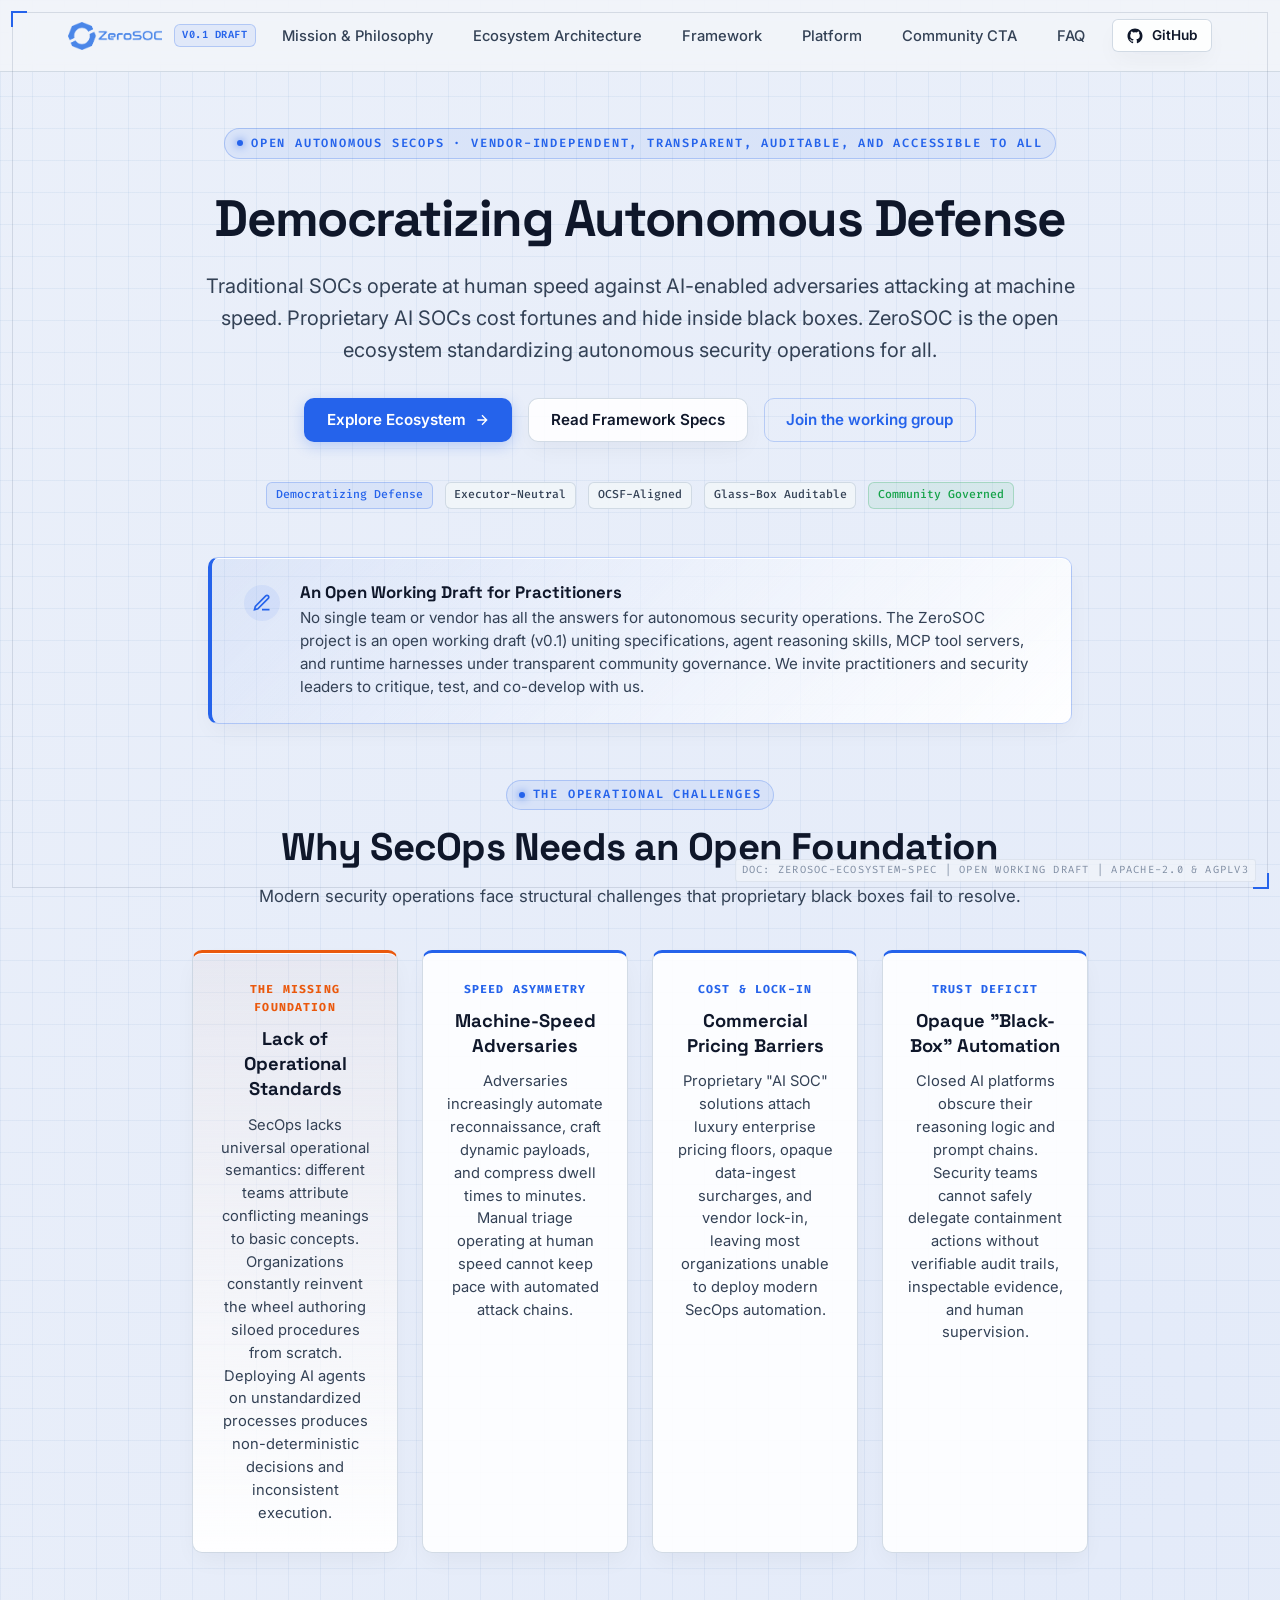
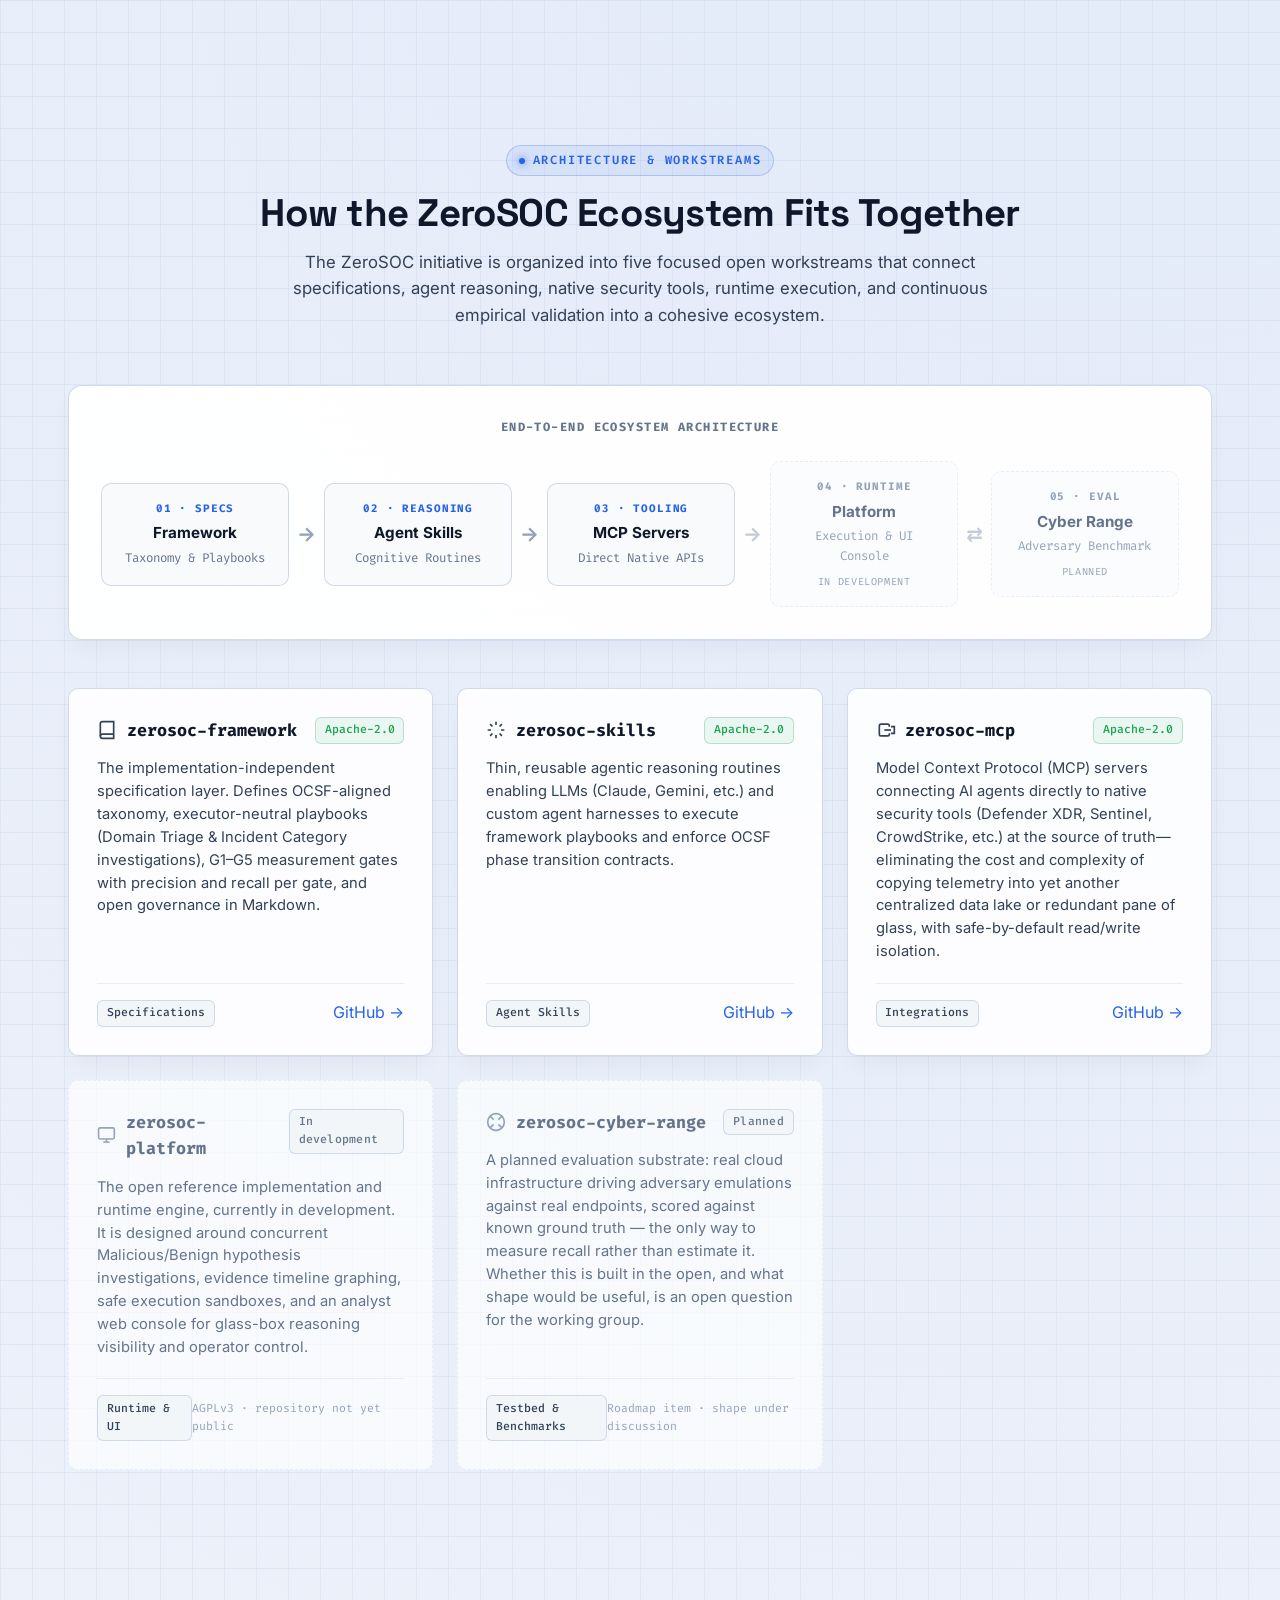
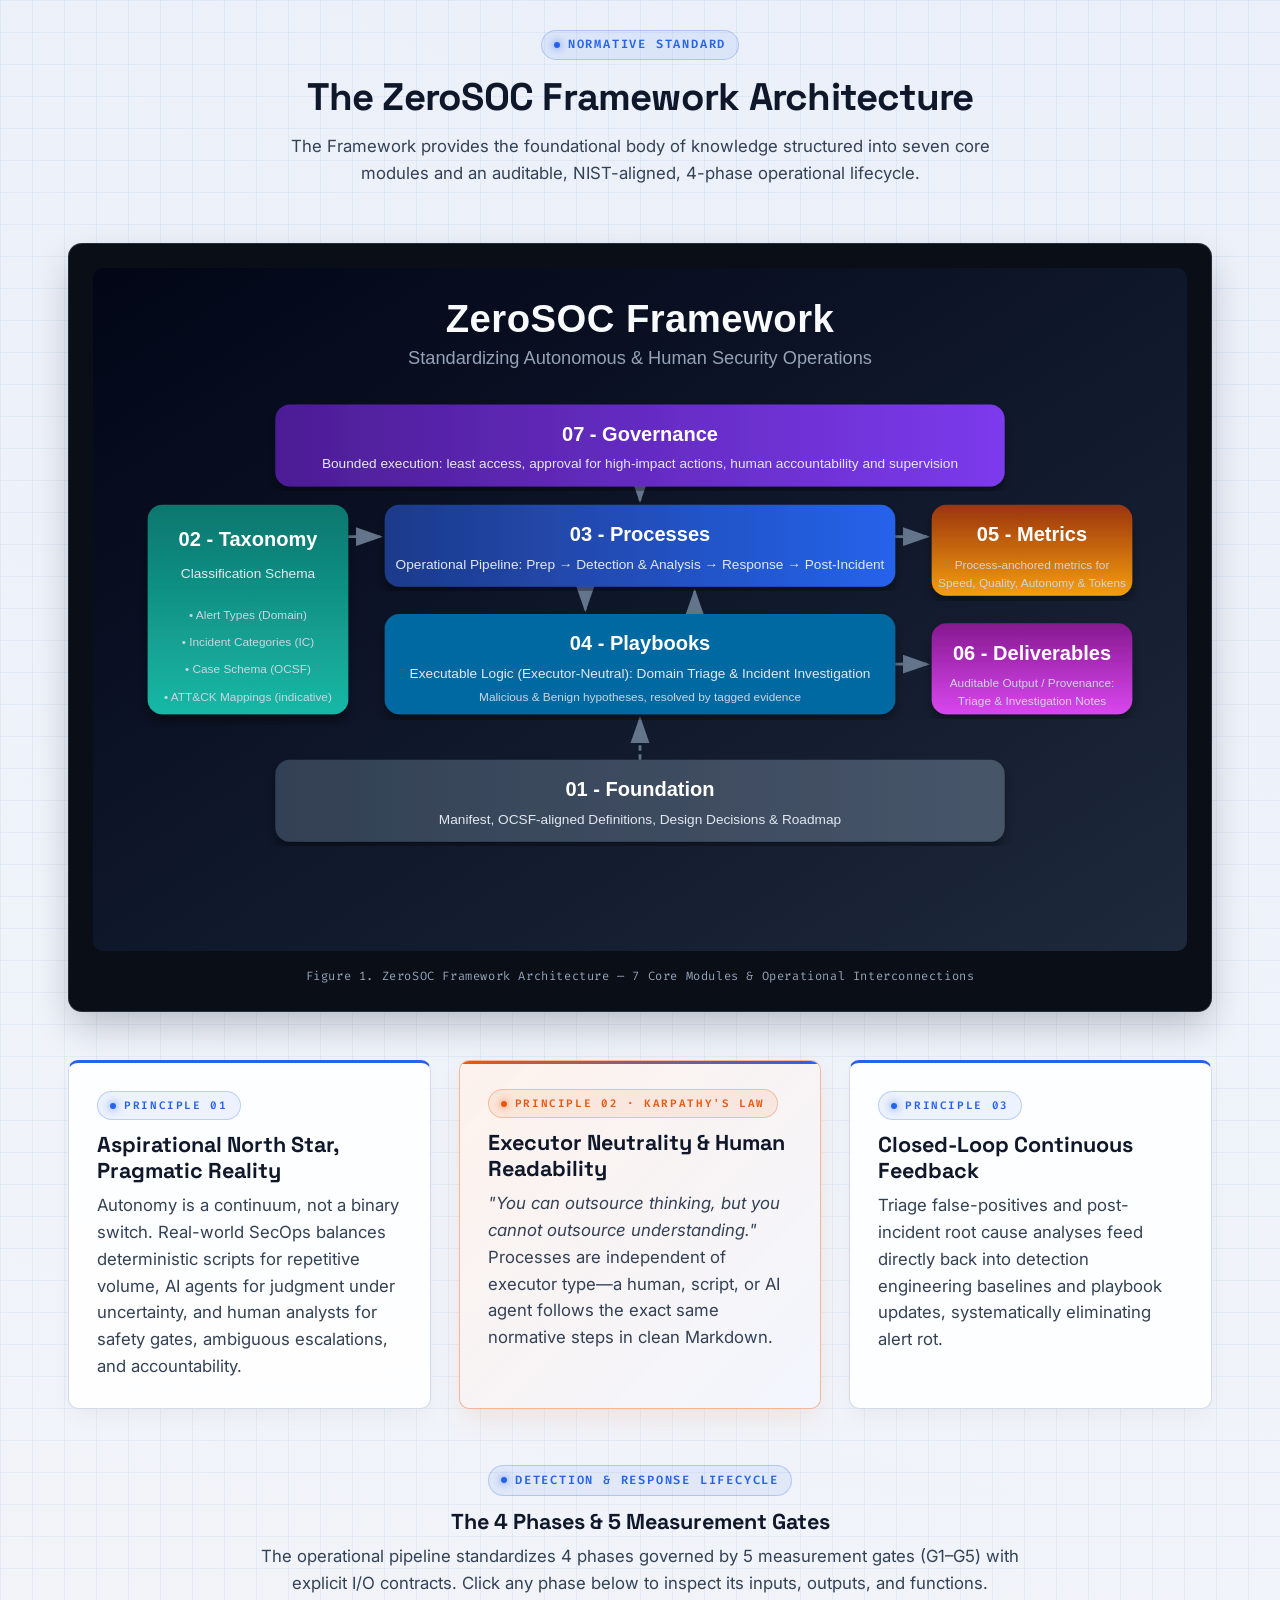
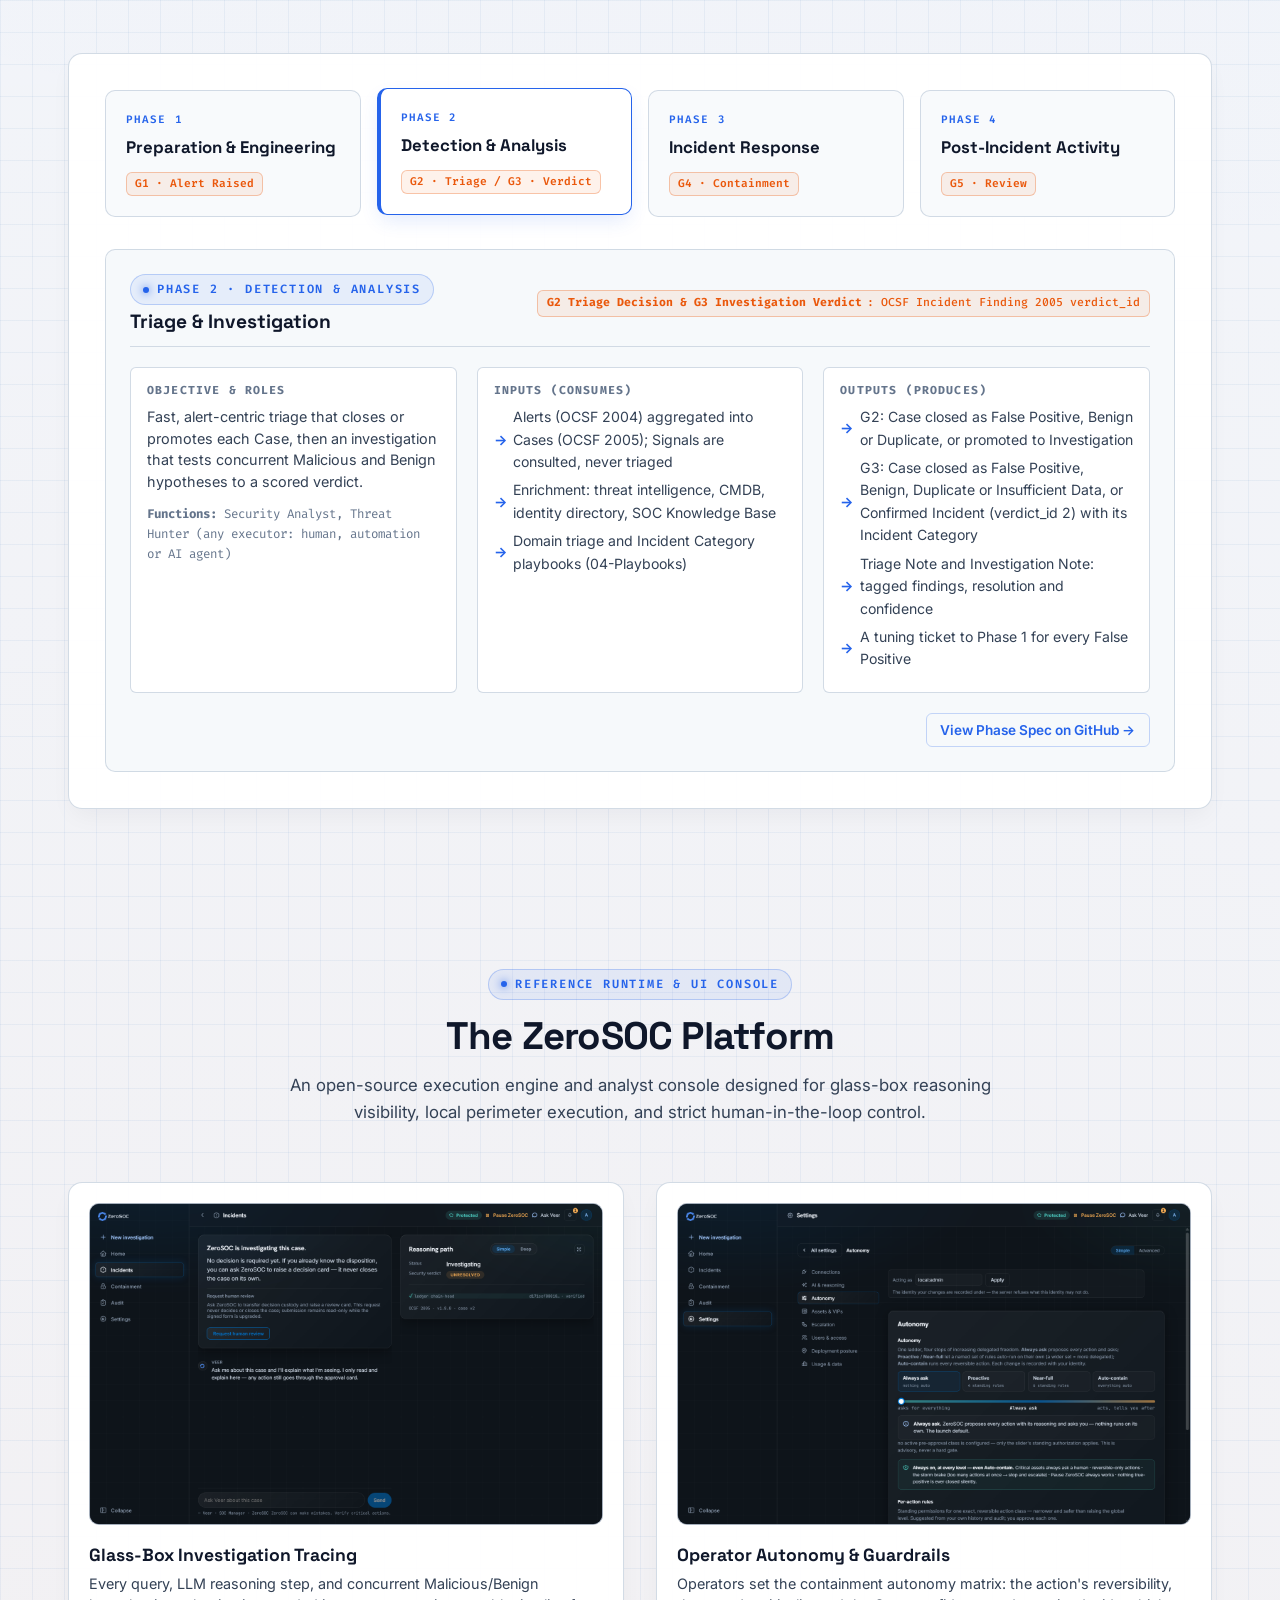
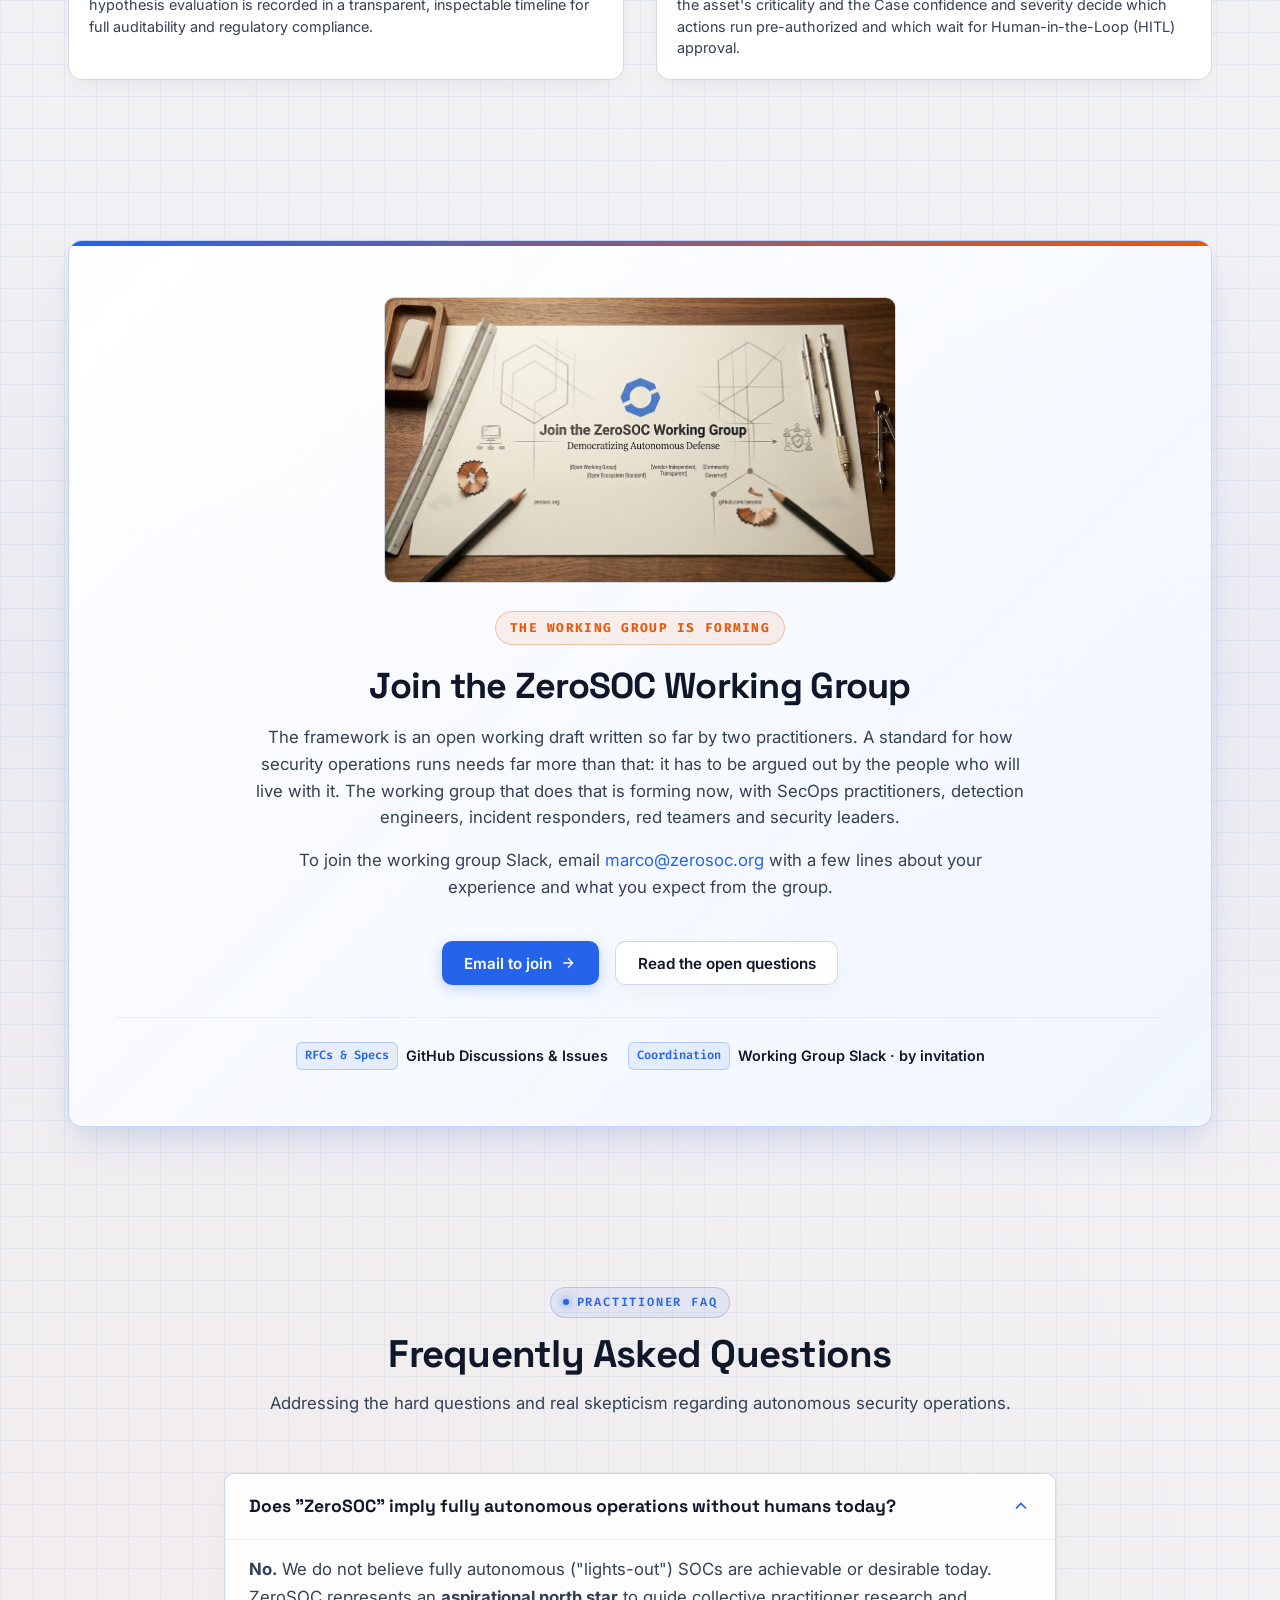
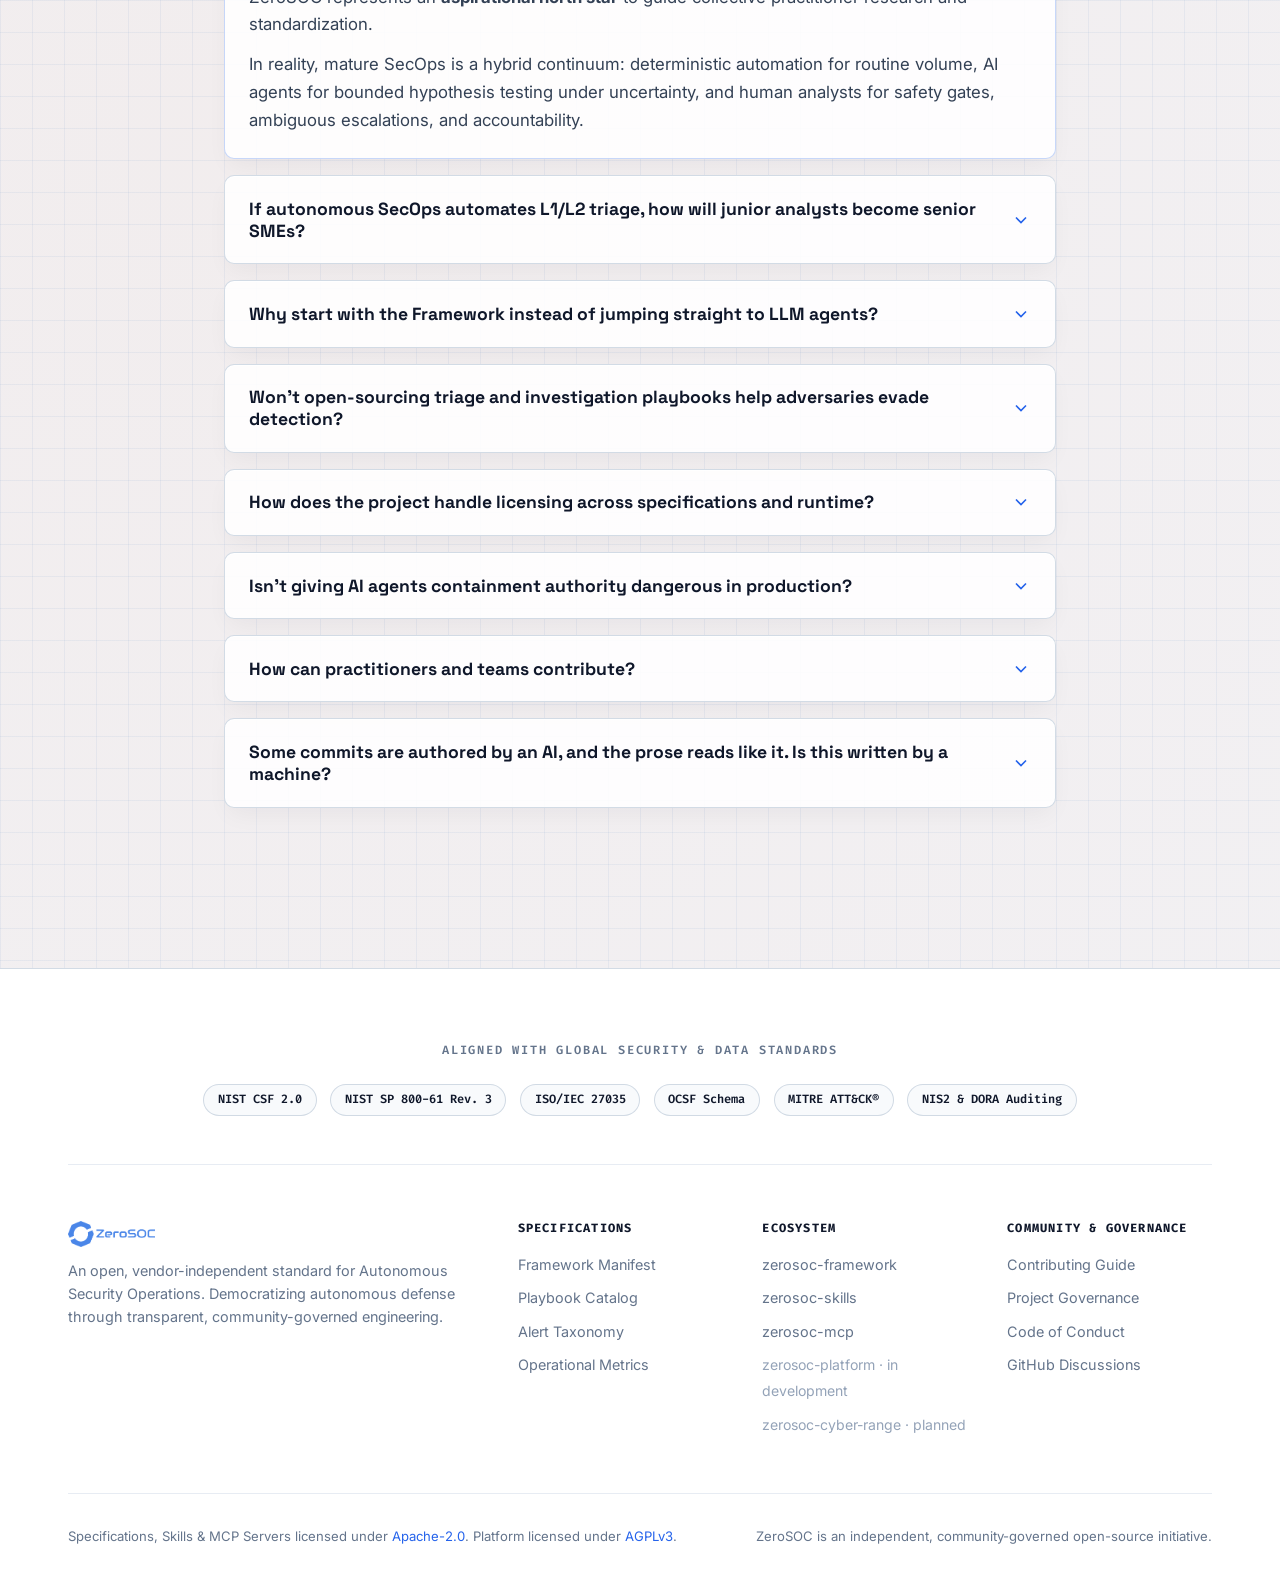
==== commit 3dfccfa5: "docs: working group section says the group is forming and asks for an email to join the Slack" ====
--- a/index.html
+++ b/index.html
@@ -95,7 +95,7 @@
               class="btn btn-secondary">
               Read Framework Specs
             </a>
-            <a href="#cta" class="btn btn-outline">Join the 24 Sept session</a>
+            <a href="#cta" class="btn btn-outline">Join the working group</a>
           </div>
 
           <div class="hero-meta-tags">
@@ -568,7 +568,7 @@
       </div>
     </section>
 
-    <!-- 6. Community Working Group - first virtual session, 24 September 2026 -->
+    <!-- 6. Community Working Group - forming, join by email -->
     <section id="cta" class="cta-section">
       <div class="container">
         <div class="cta-banner-card">
@@ -576,60 +576,24 @@
             class="cta-banner-image" width="1024" height="572" loading="lazy" decoding="async">
 
           <div class="cta-banner-header">
-            <div class="cta-date-badge">First Working Group Session · Thursday 24 September 2026 · 17:00 CEST</div>
+            <div class="cta-date-badge">The working group is forming</div>
             <h2>Join the ZeroSOC Working Group</h2>
             <p>
               The framework is an open working draft written so far by two practitioners. A standard for how
               security operations runs needs far more than that: it has to be argued out by the people who will
-              live with it. This is the first session of the working group that does that — open to SecOps practitioners, detection engineers,
-              incident responders and security leaders. 60 minutes, in English, on Google Meet. Register on LinkedIn;
-              the joining link is posted to the event on the day.
+              live with it. The working group that does that is forming now, with SecOps practitioners, detection
+              engineers, incident responders, red teamers and security leaders.
             </p>
-          </div>
-
-          <div class="cta-tracks-grid">
-            <div class="cta-track-card">
-              <h5>
-                <svg width="18" height="18" viewBox="0 0 24 24" fill="none" stroke="currentColor" stroke-width="2">
-                  <path d="M4 19.5A2.5 2.5 0 0 1 6.5 17H20" />
-                  <path d="M6.5 2H20v20H6.5A2.5 2.5 0 0 1 4 19.5v-15A2.5 2.5 0 0 1 6.5 2z" />
-                </svg>
-                <span>Verdicts under uncertainty</span>
-              </h5>
-              <p>What should happen when an investigation runs out of time or budget with neither hypothesis proven —
-                and whether a telemetry gap should permanently cap a case's confidence, and with it the right to act.</p>
-            </div>
-
-            <div class="cta-track-card">
-              <h5>
-                <svg width="18" height="18" viewBox="0 0 24 24" fill="none" stroke="currentColor" stroke-width="2">
-                  <path d="M16 16v1a2 2 0 0 1-2 2H6a2 2 0 0 1-2-2V7a2 2 0 0 1 2-2h8a2 2 0 0 1 2 2v1" />
-                  <path d="M18 8h4v8h-4" />
-                  <path d="M10 12h8" />
-                </svg>
-                <span>Playbooks as data</span>
-              </h5>
-              <p>Whether playbooks should keep a human-readable Markdown source of truth, or move to a machine-readable
-                format that SOAR and threat-intelligence platforms can consume directly. The largest open decision.</p>
-            </div>
-
-            <div class="cta-track-card">
-              <h5>
-                <svg width="18" height="18" viewBox="0 0 24 24" fill="none" stroke="currentColor" stroke-width="2">
-                  <circle cx="12" cy="12" r="10" />
-                  <path d="m4.93 4.93 4.24 4.24M14.83 14.83l4.24 4.24" />
-                </svg>
-                <span>Measuring what we missed</span>
-              </h5>
-              <p>Precision can be measured from your own queue; recall cannot, because the denominator is unknown.
-                Is an open corpus of scenarios with known ground truth worth building, and who would use it?</p>
-            </div>
+            <p style="margin-top: 1rem;">
+              To join the working group Slack, email <a href="mailto:marco@zerosoc.org?subject=Joining%20the%20ZeroSOC%20Working%20Group">marco@zerosoc.org</a>
+              with a few lines about your experience and what you expect from the group.
+            </p>
           </div>
 
           <div style="text-align: center; margin-bottom: 2rem;">
-            <a href="https://www.linkedin.com/events/7506782391185727489/" target="_blank" rel="noopener noreferrer"
+            <a href="mailto:marco@zerosoc.org?subject=Joining%20the%20ZeroSOC%20Working%20Group"
               class="btn btn-primary" style="margin-right: 0.75rem;">
-              <span>Register for the 24 September session</span>
+              <span>Email to join</span>
               <svg width="16" height="16" viewBox="0 0 24 24" fill="none" stroke="currentColor" stroke-width="2">
                 <path d="M5 12h14M12 5l7 7-7 7" />
               </svg>
--- a/css/components.css
+++ b/css/components.css
@@ -1412,11 +1412,19 @@
 /* Banner image at the head of the working group CTA card */
 .cta-banner-image {
   display: block;
-  width: 100%;
+  width: 50%;
+  max-width: 512px;
   height: auto;
   aspect-ratio: 1024 / 572;
   object-fit: cover;
   border-radius: var(--radius-md);
   border: 1px solid var(--glass-border);
-  margin-bottom: 1.75rem;
-}
+  margin: 0 auto 1.75rem;
+}
+
+@media (max-width: 768px) {
+  .cta-banner-image {
+    width: 100%;
+    max-width: none;
+  }
+}
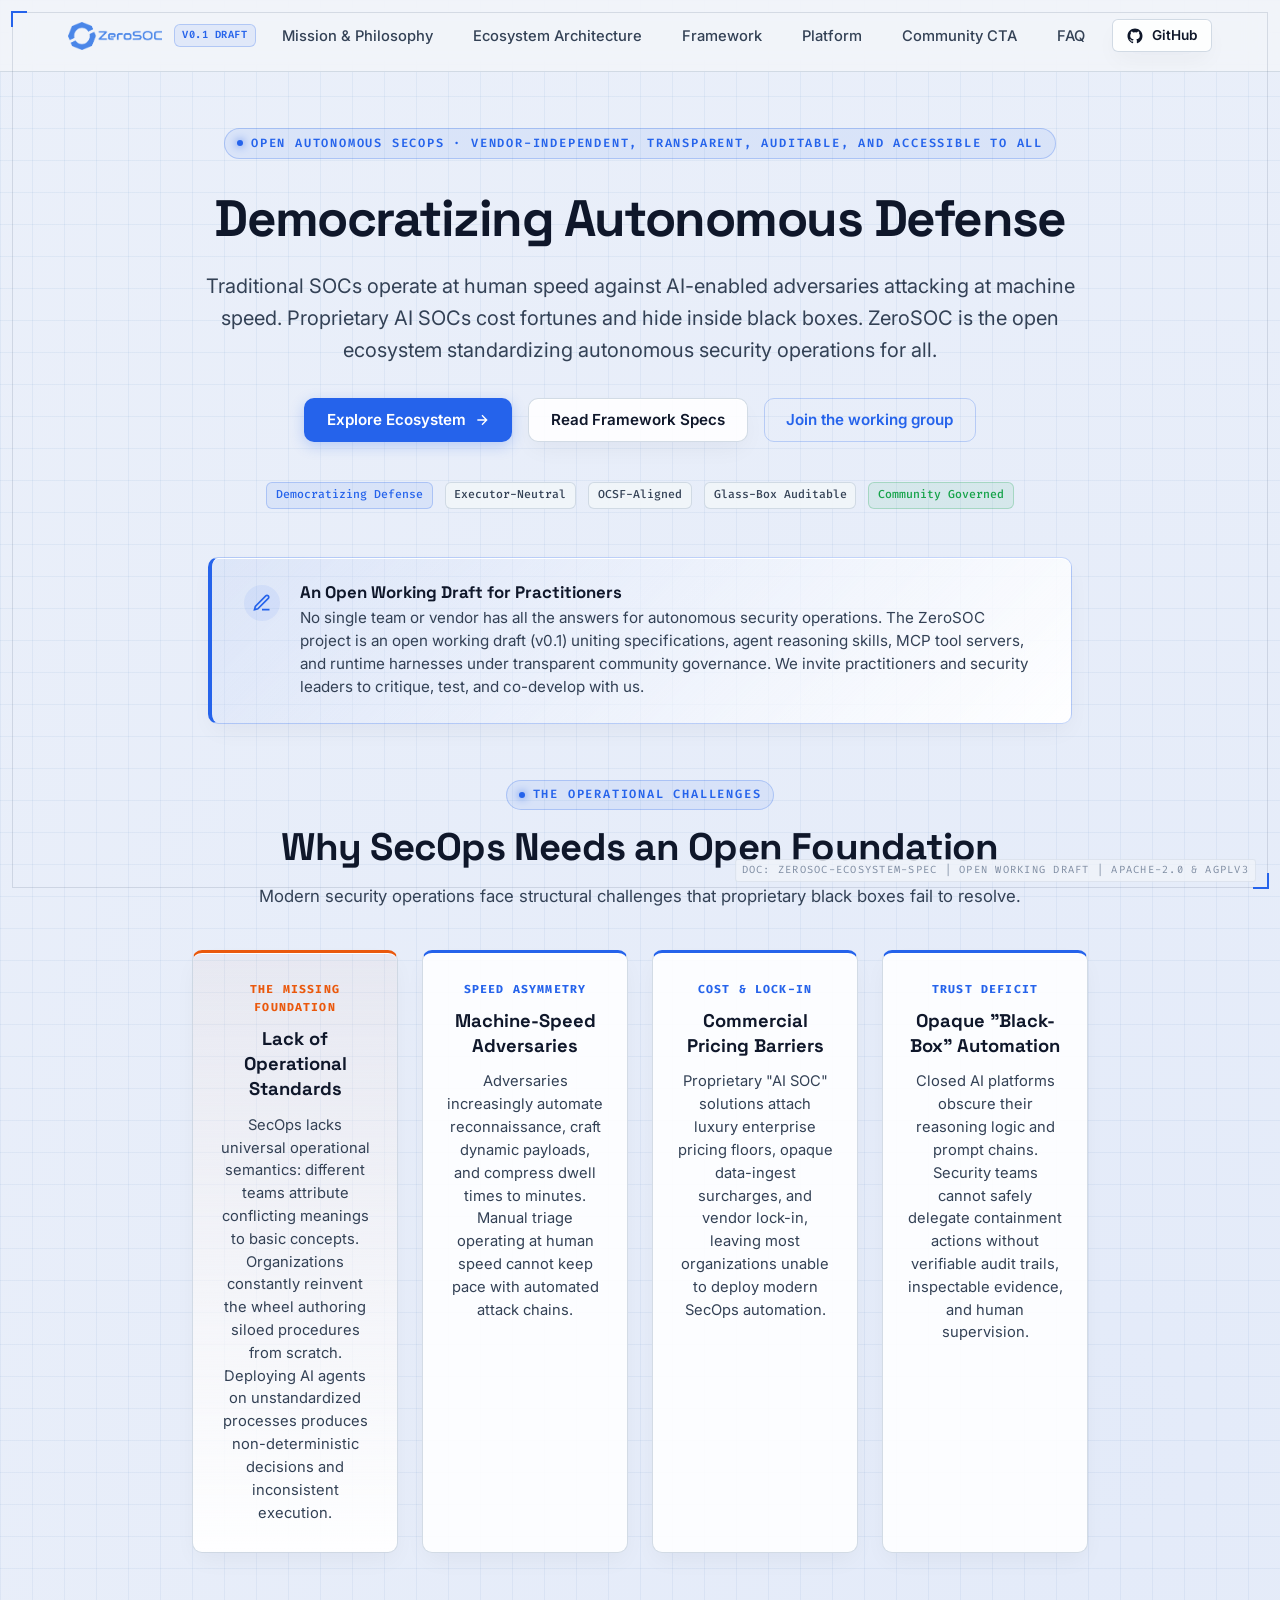
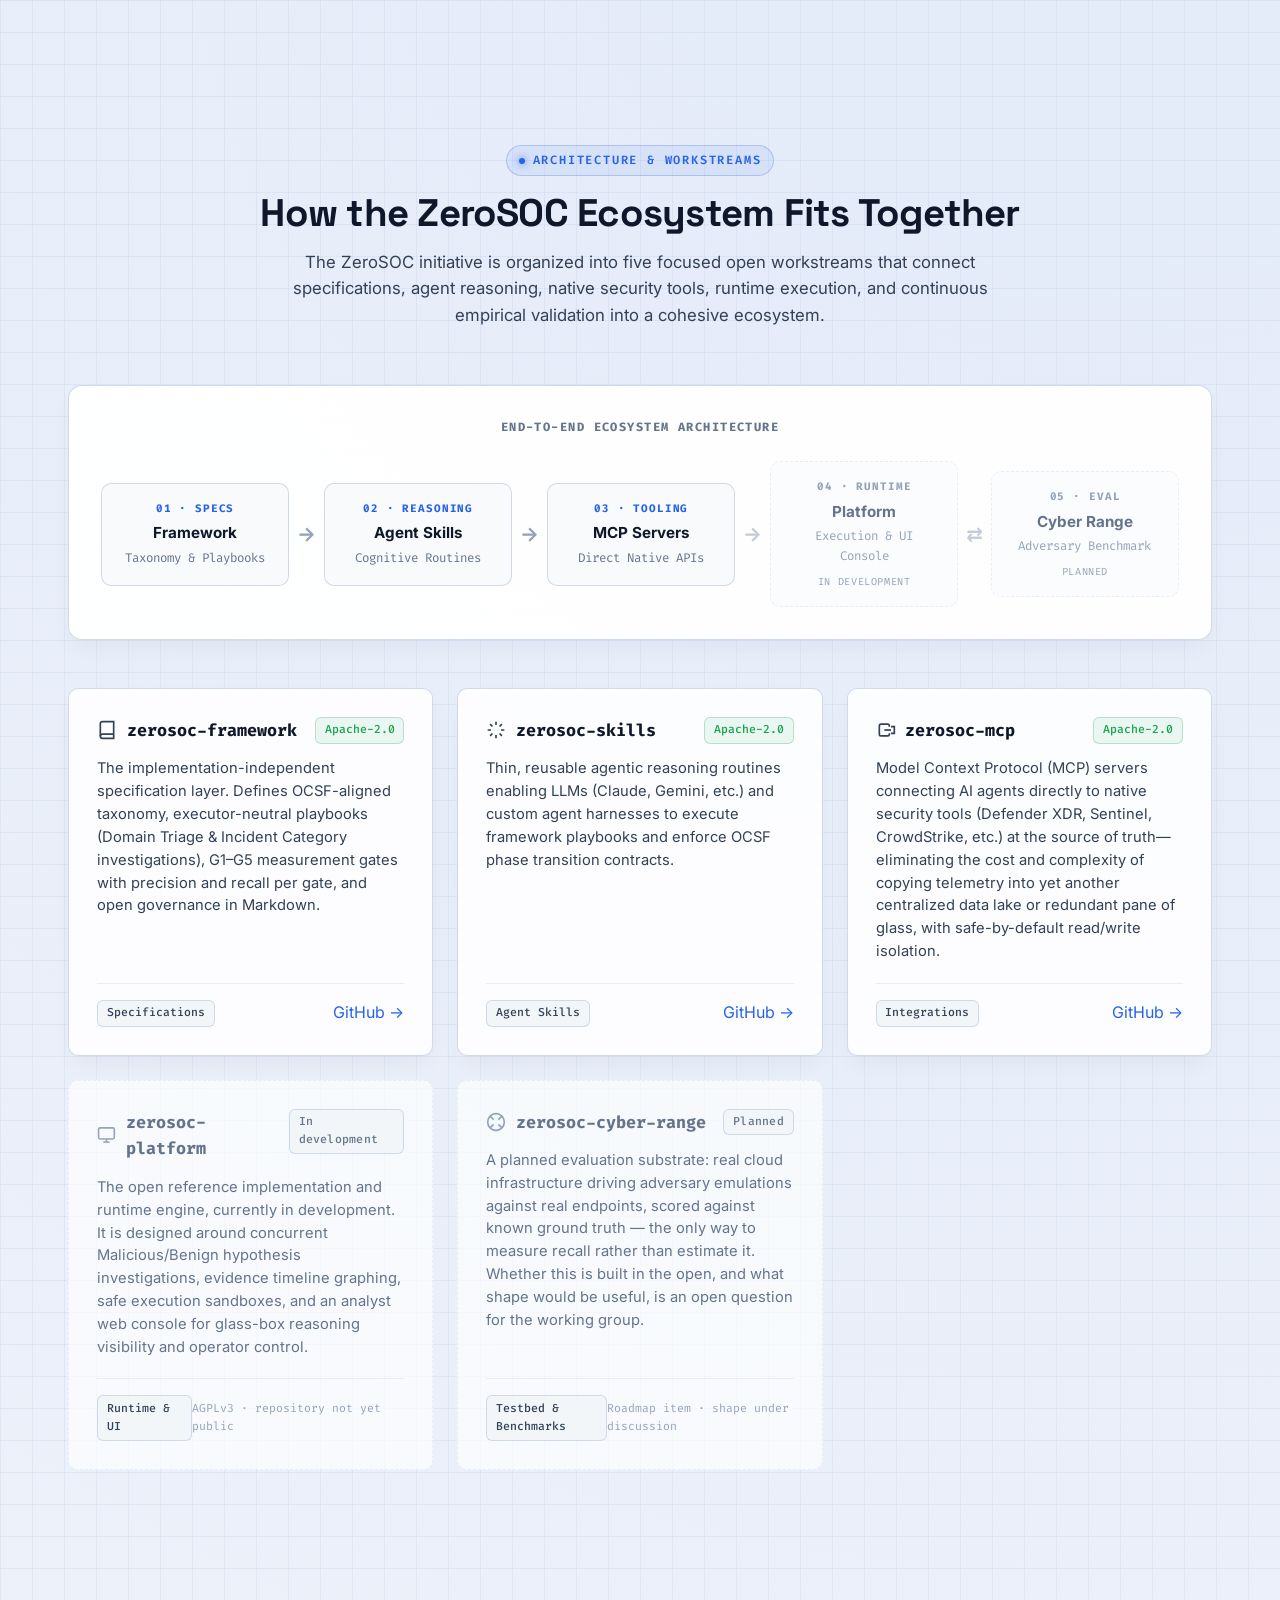
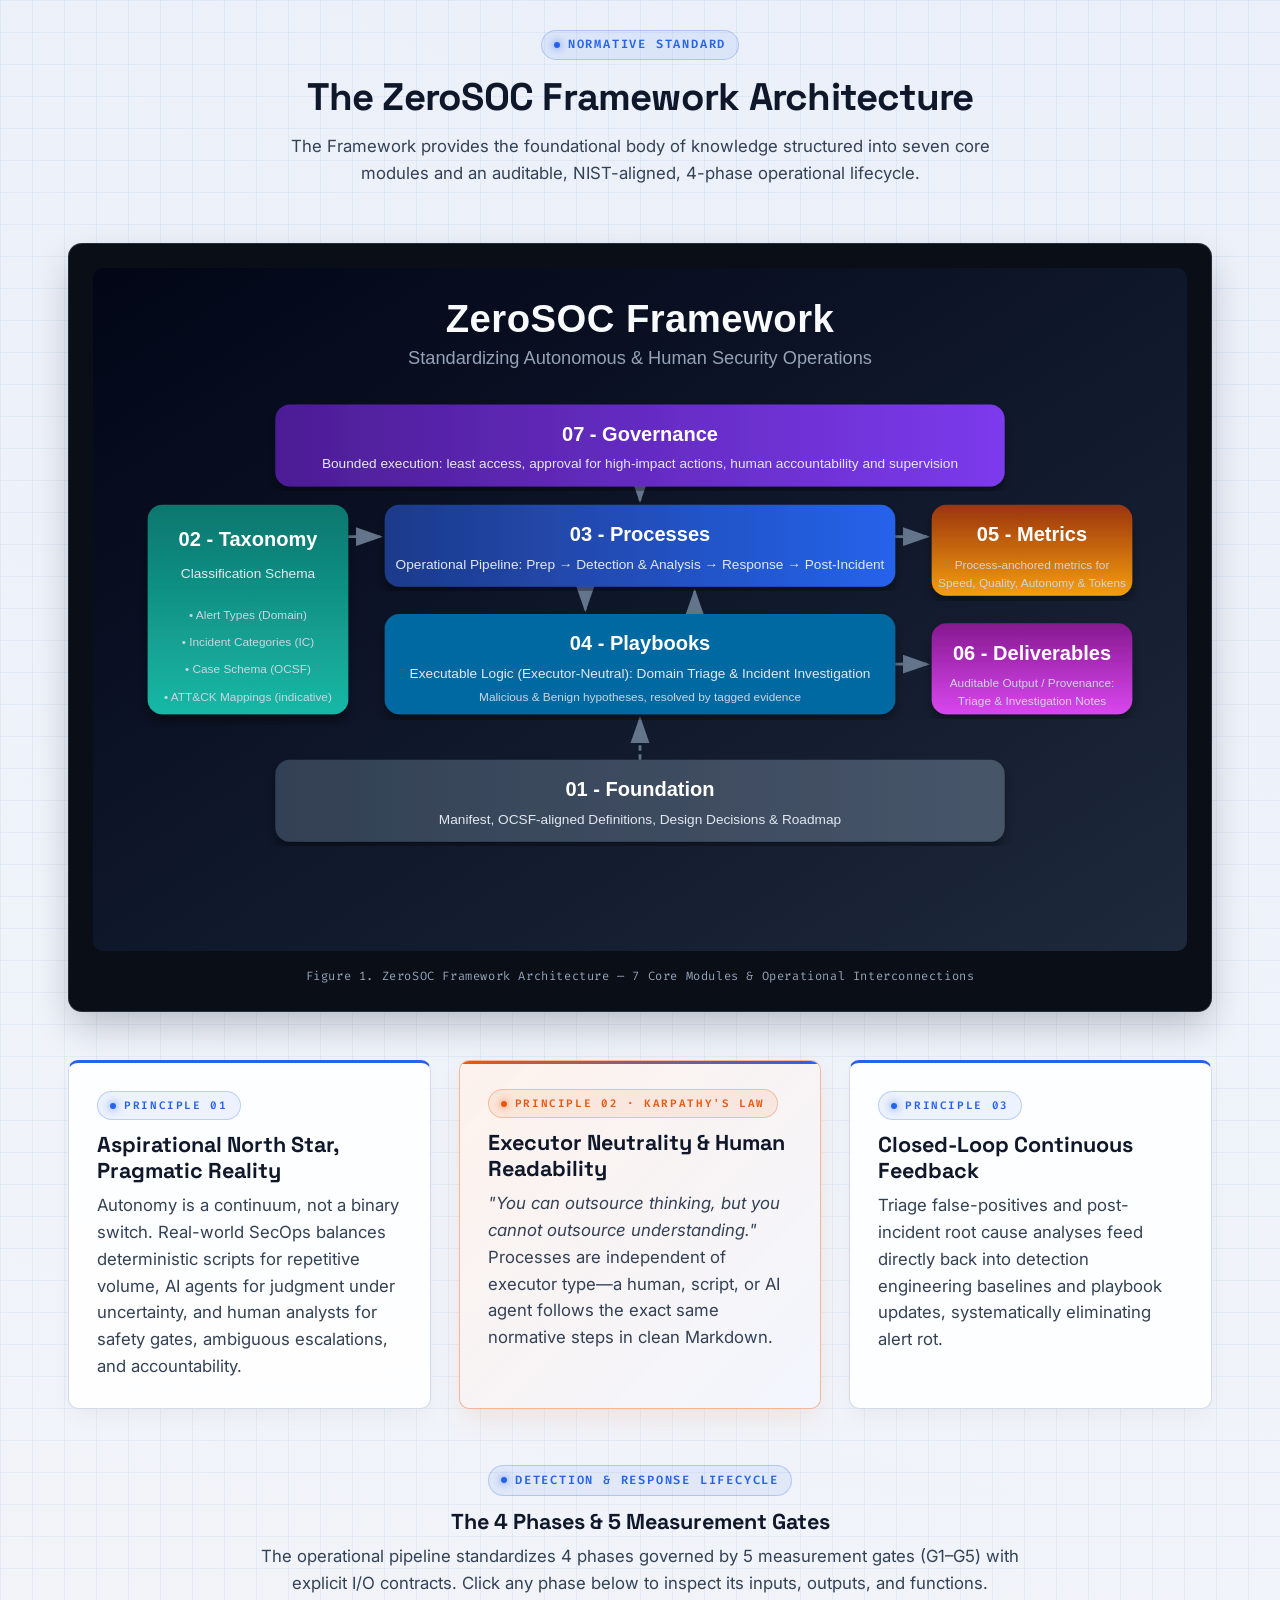
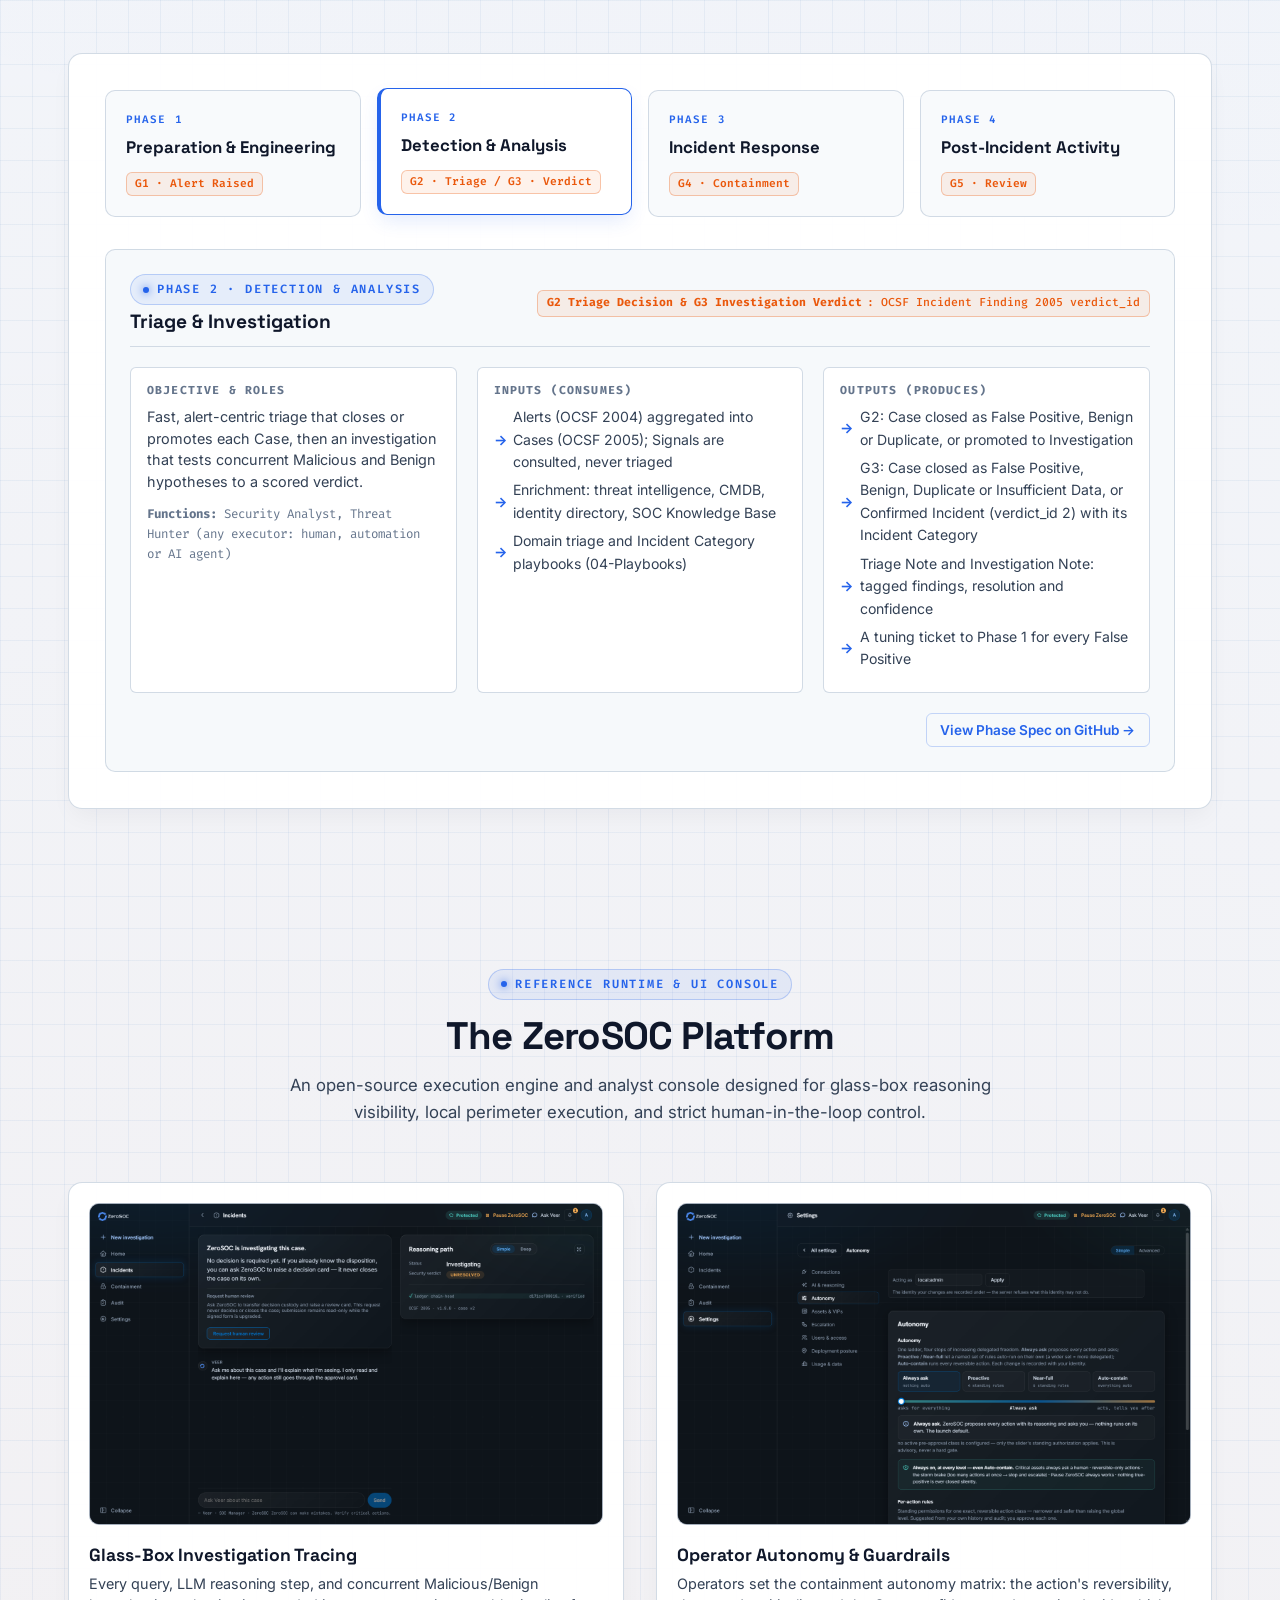
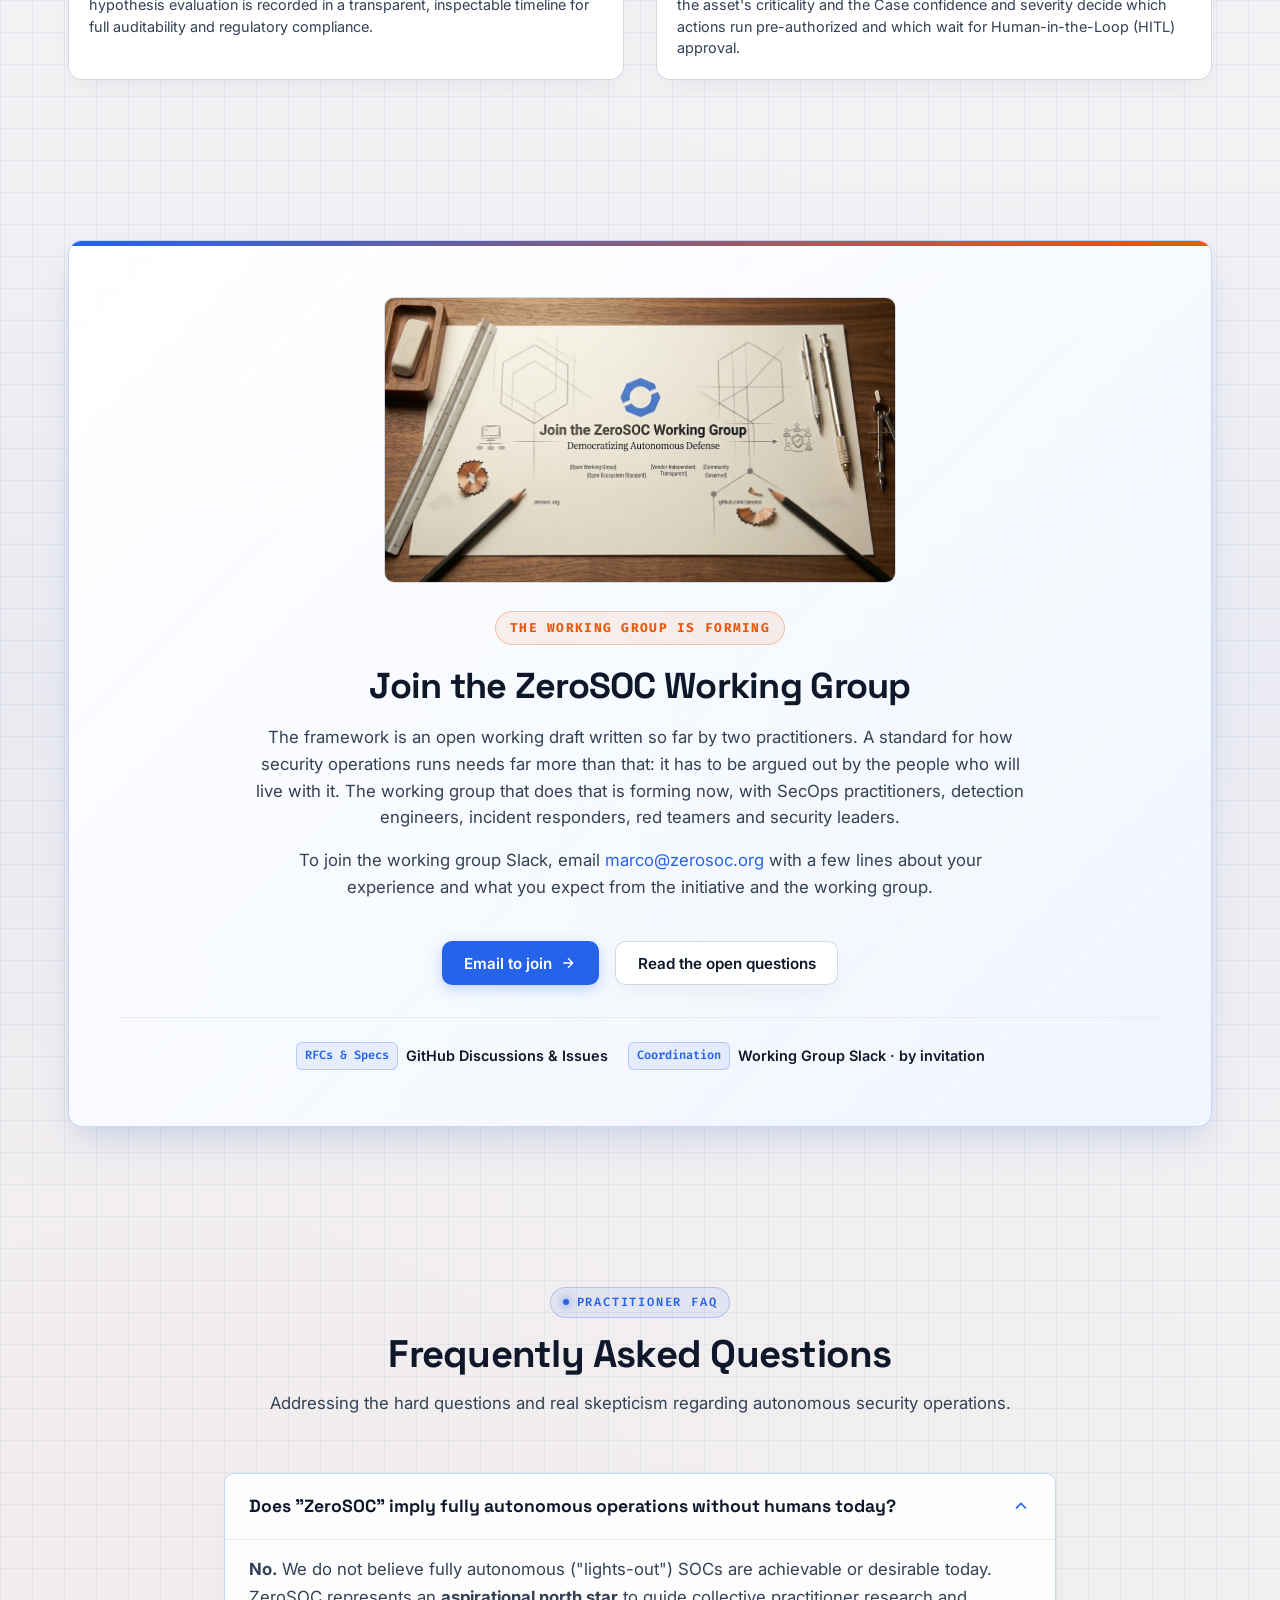
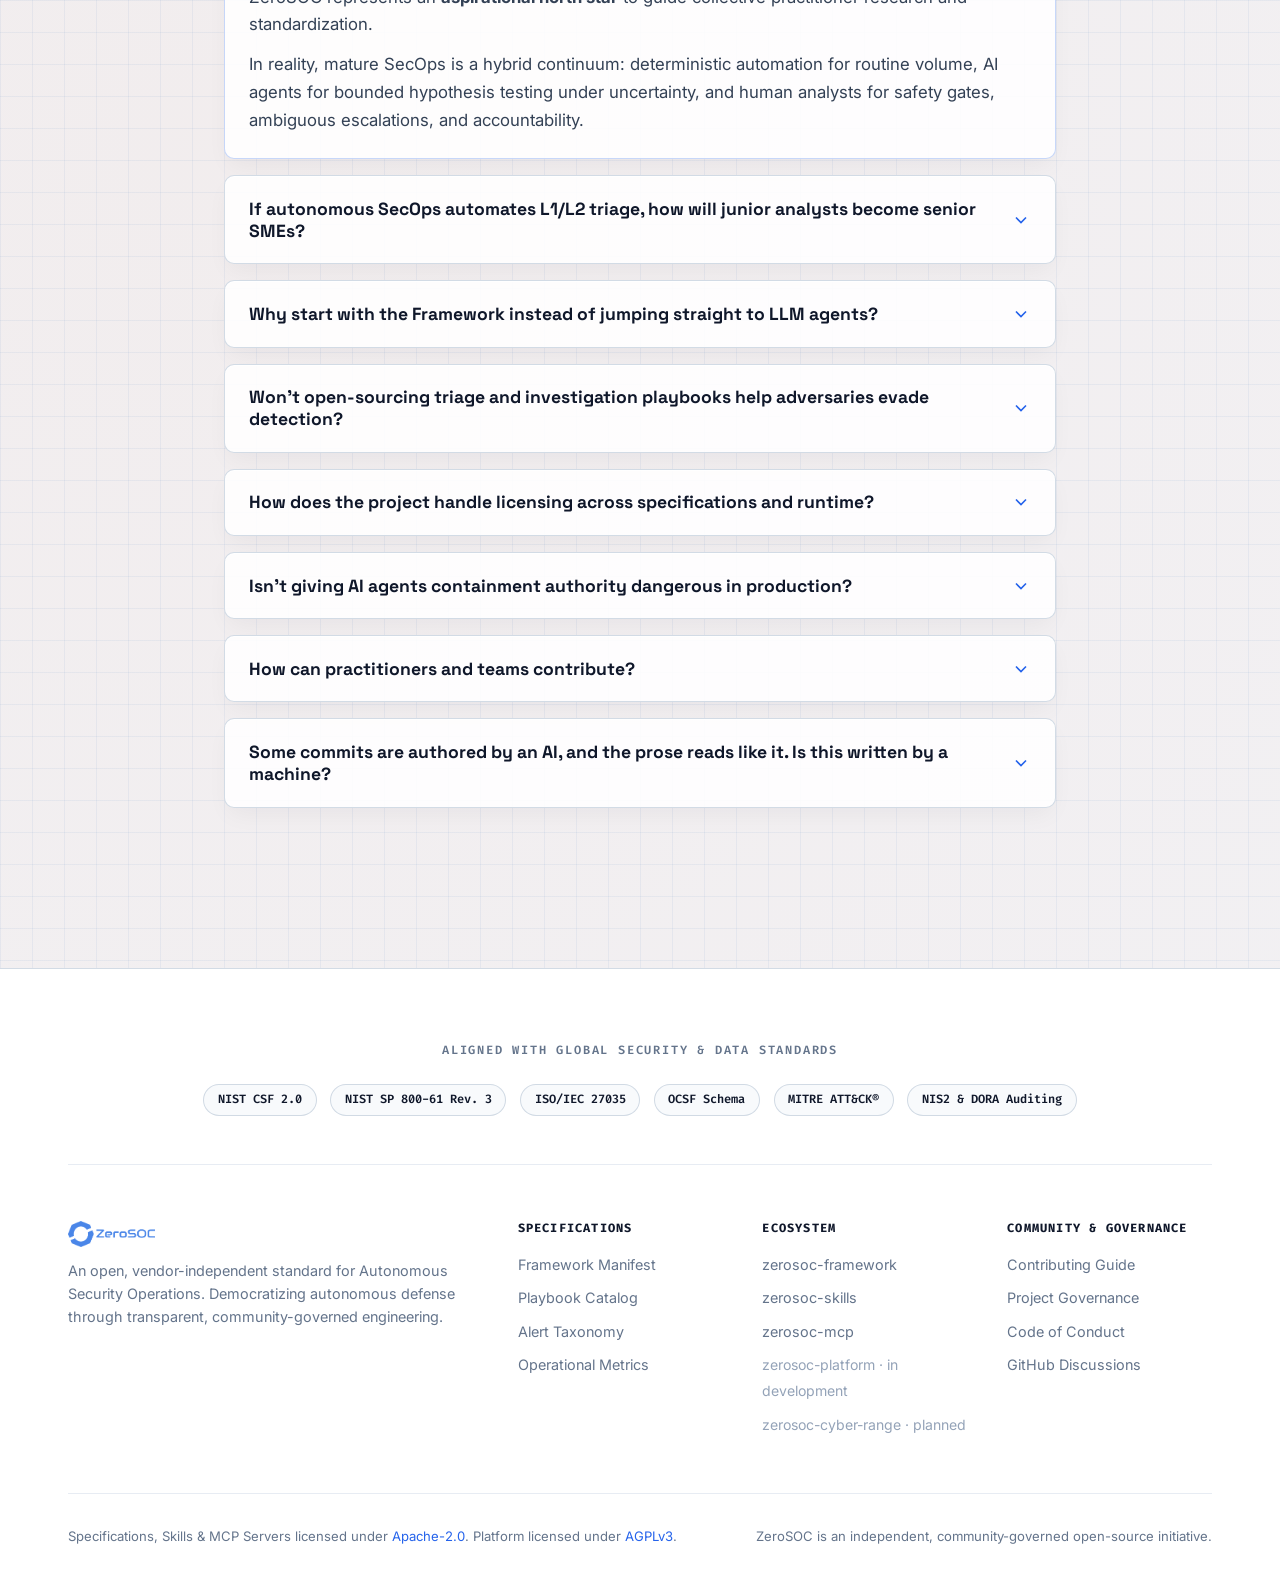
==== commit 2beaeb74: "docs: refine wording for joining the working group Slack" ====
--- a/index.html
+++ b/index.html
@@ -586,7 +586,7 @@
             </p>
             <p style="margin-top: 1rem;">
               To join the working group Slack, email <a href="mailto:marco@zerosoc.org?subject=Joining%20the%20ZeroSOC%20Working%20Group">marco@zerosoc.org</a>
-              with a few lines about your experience and what you expect from the group.
+              with a few lines about your experience and what you expect from the initiative and the working group.
             </p>
           </div>
 
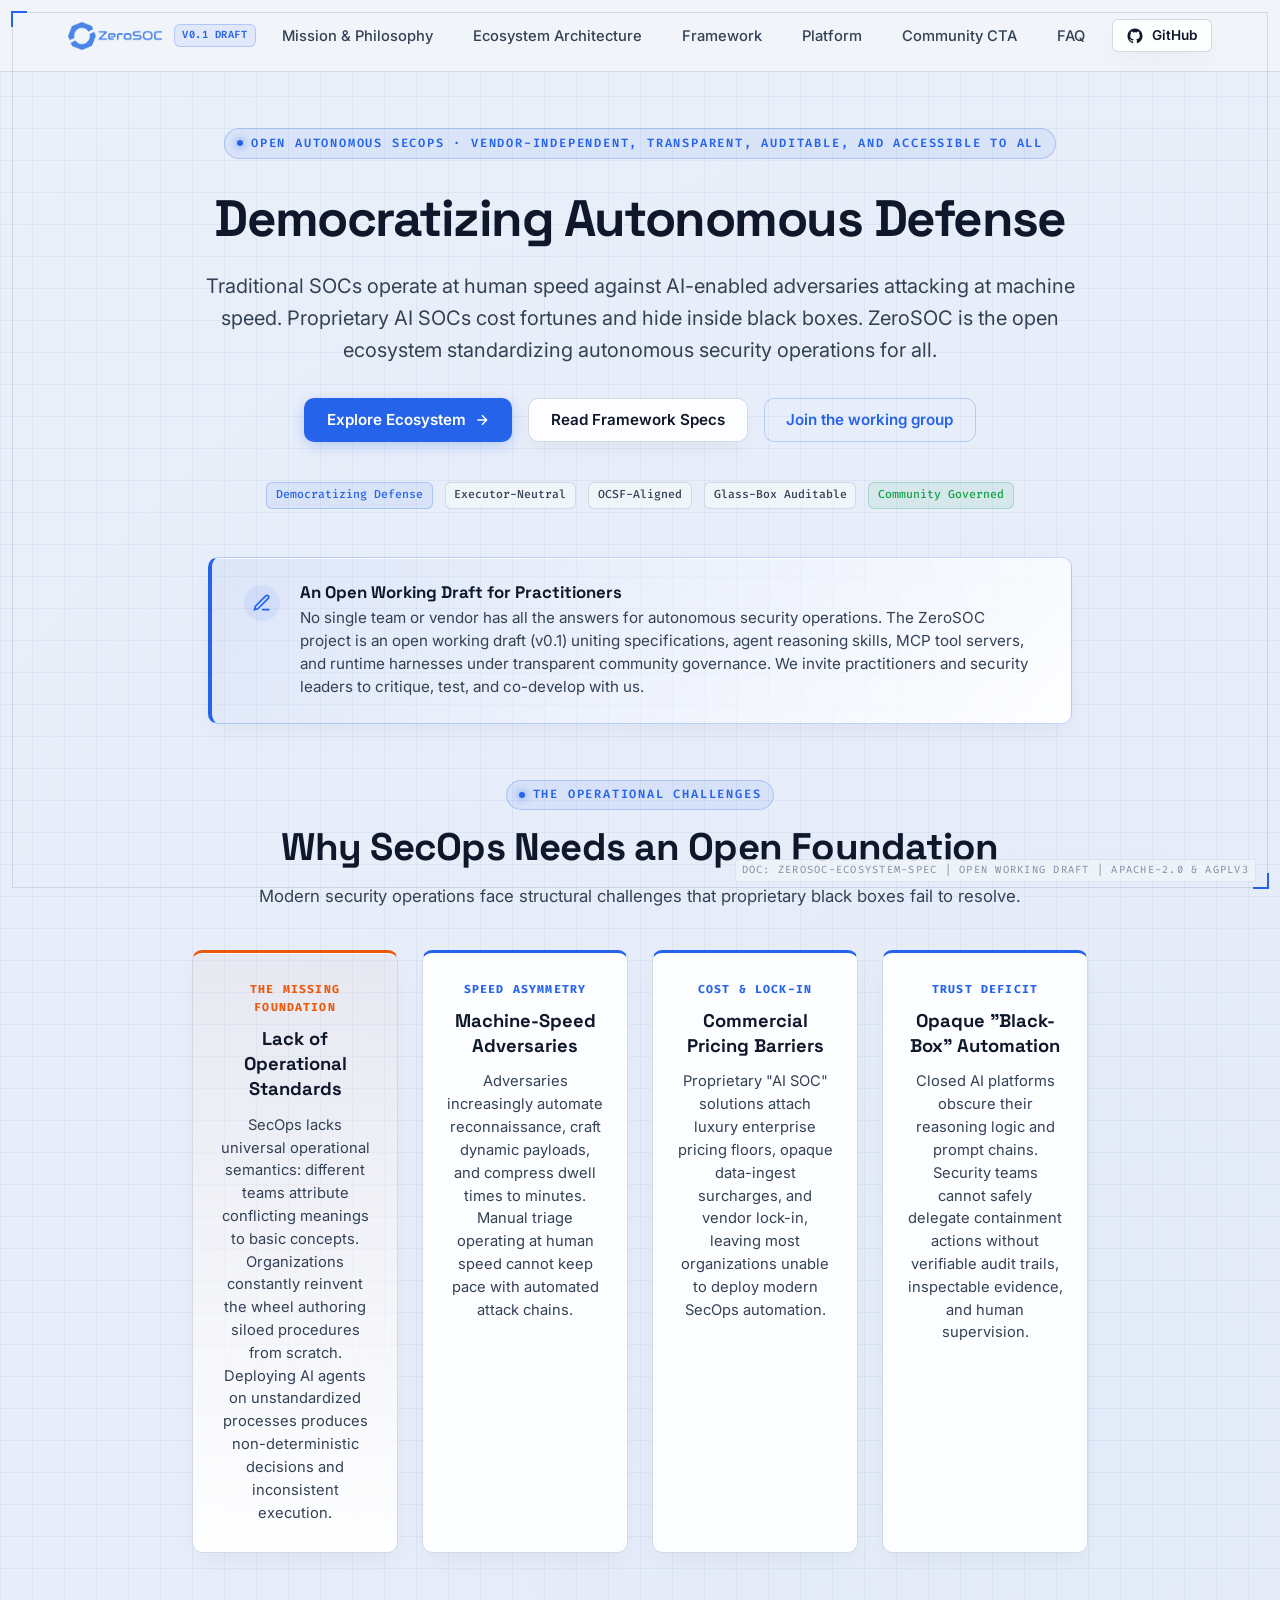
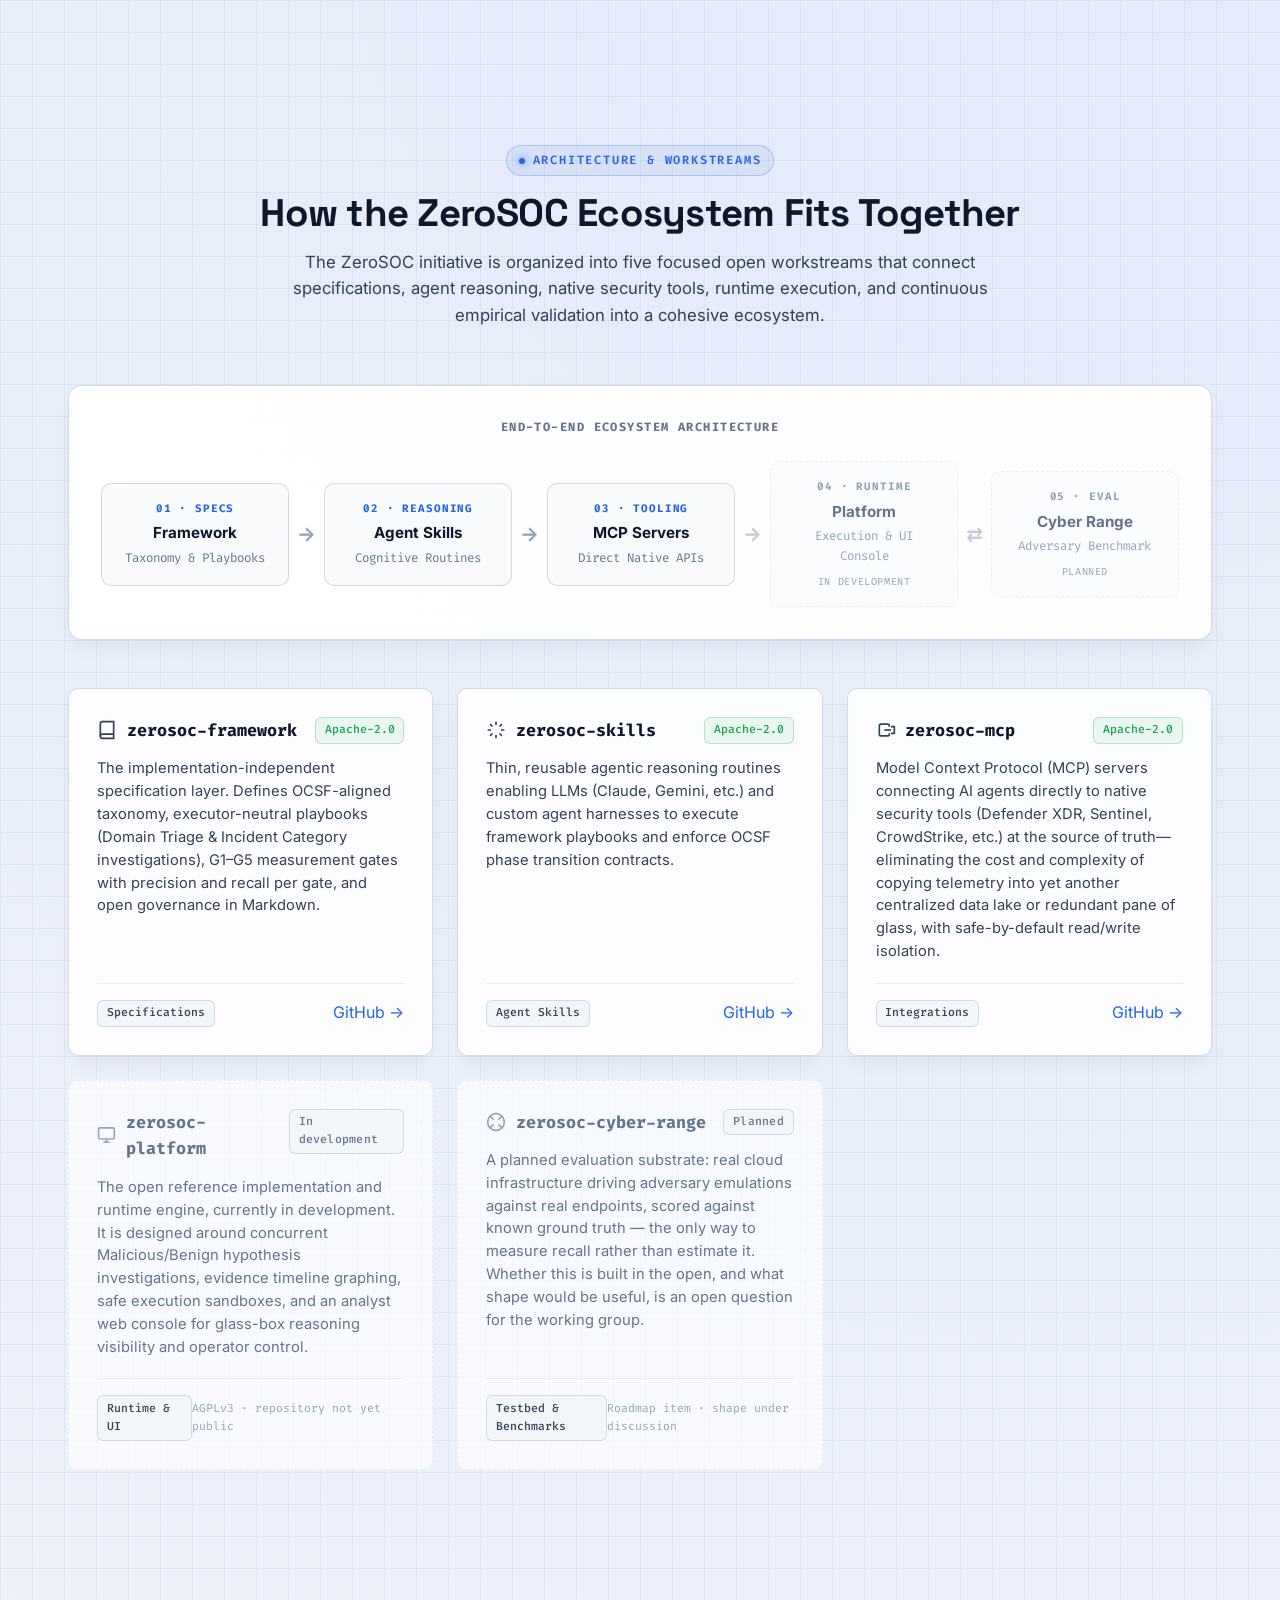
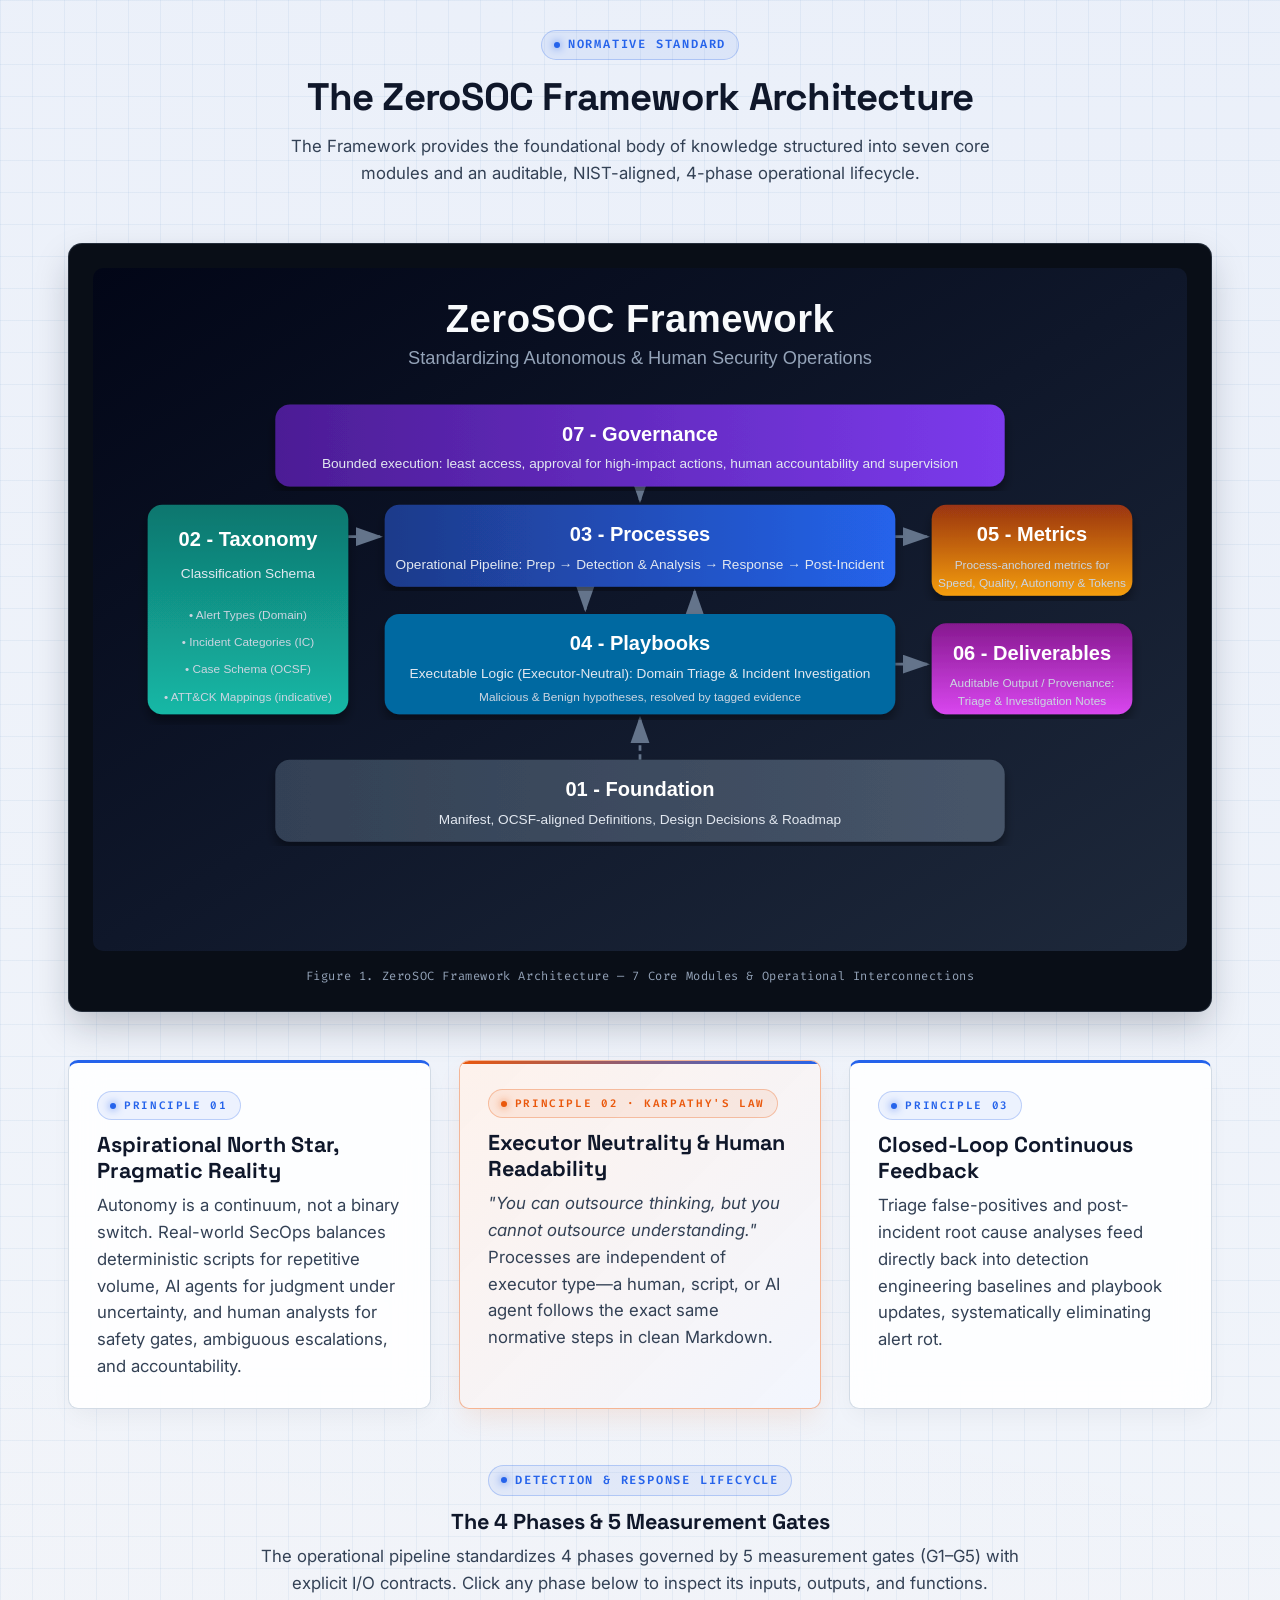
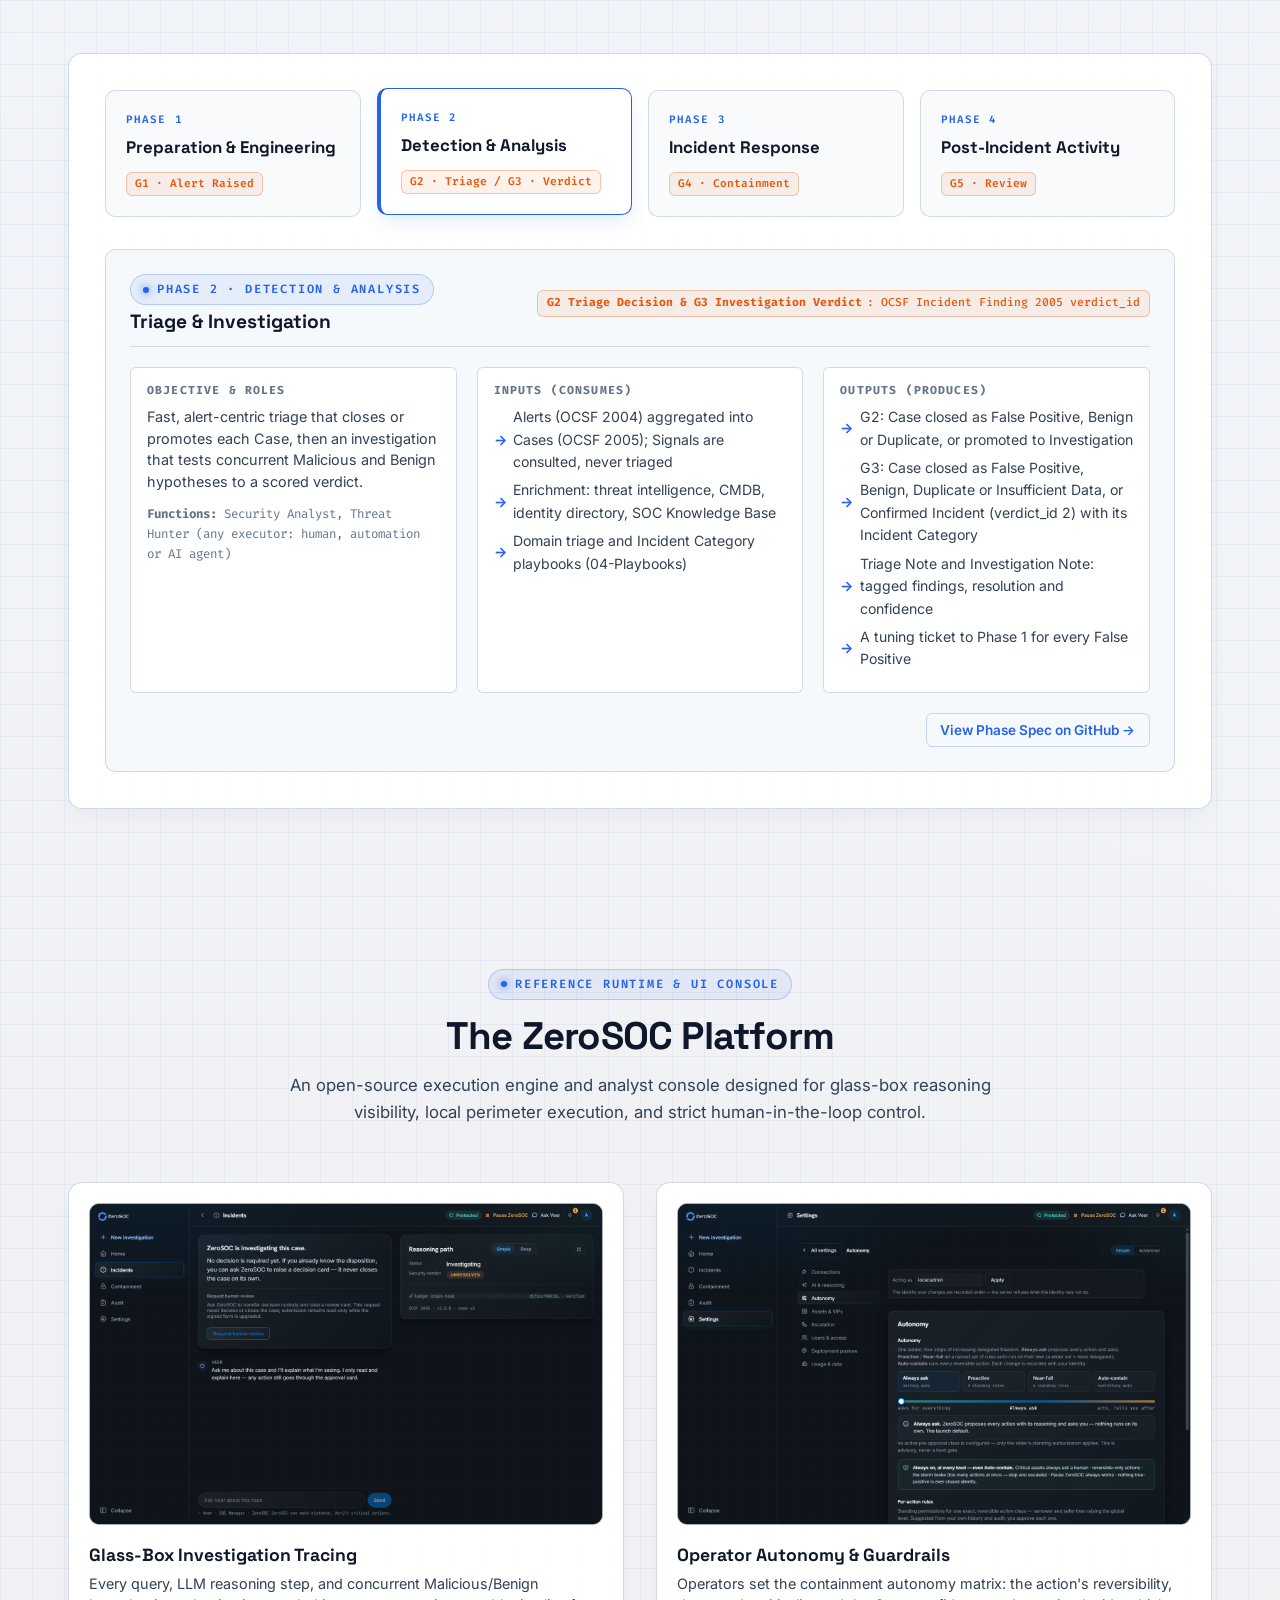
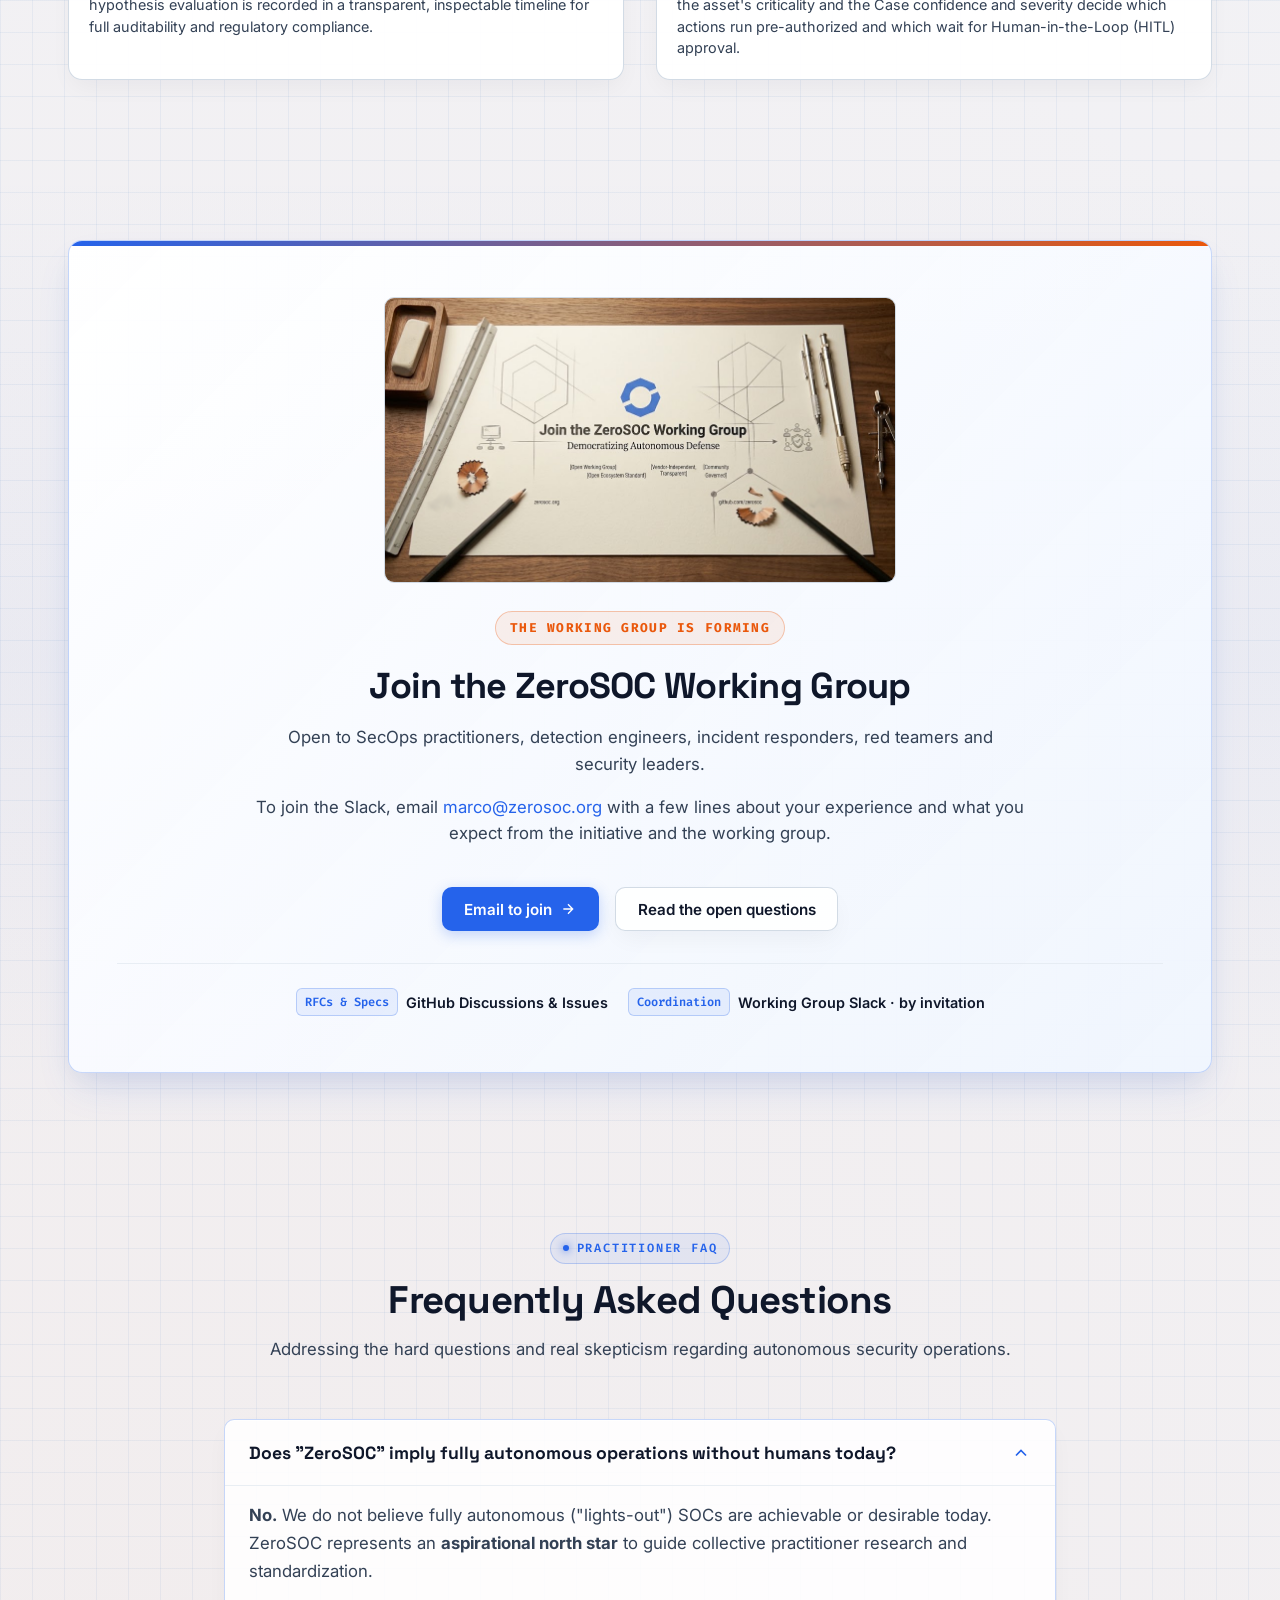
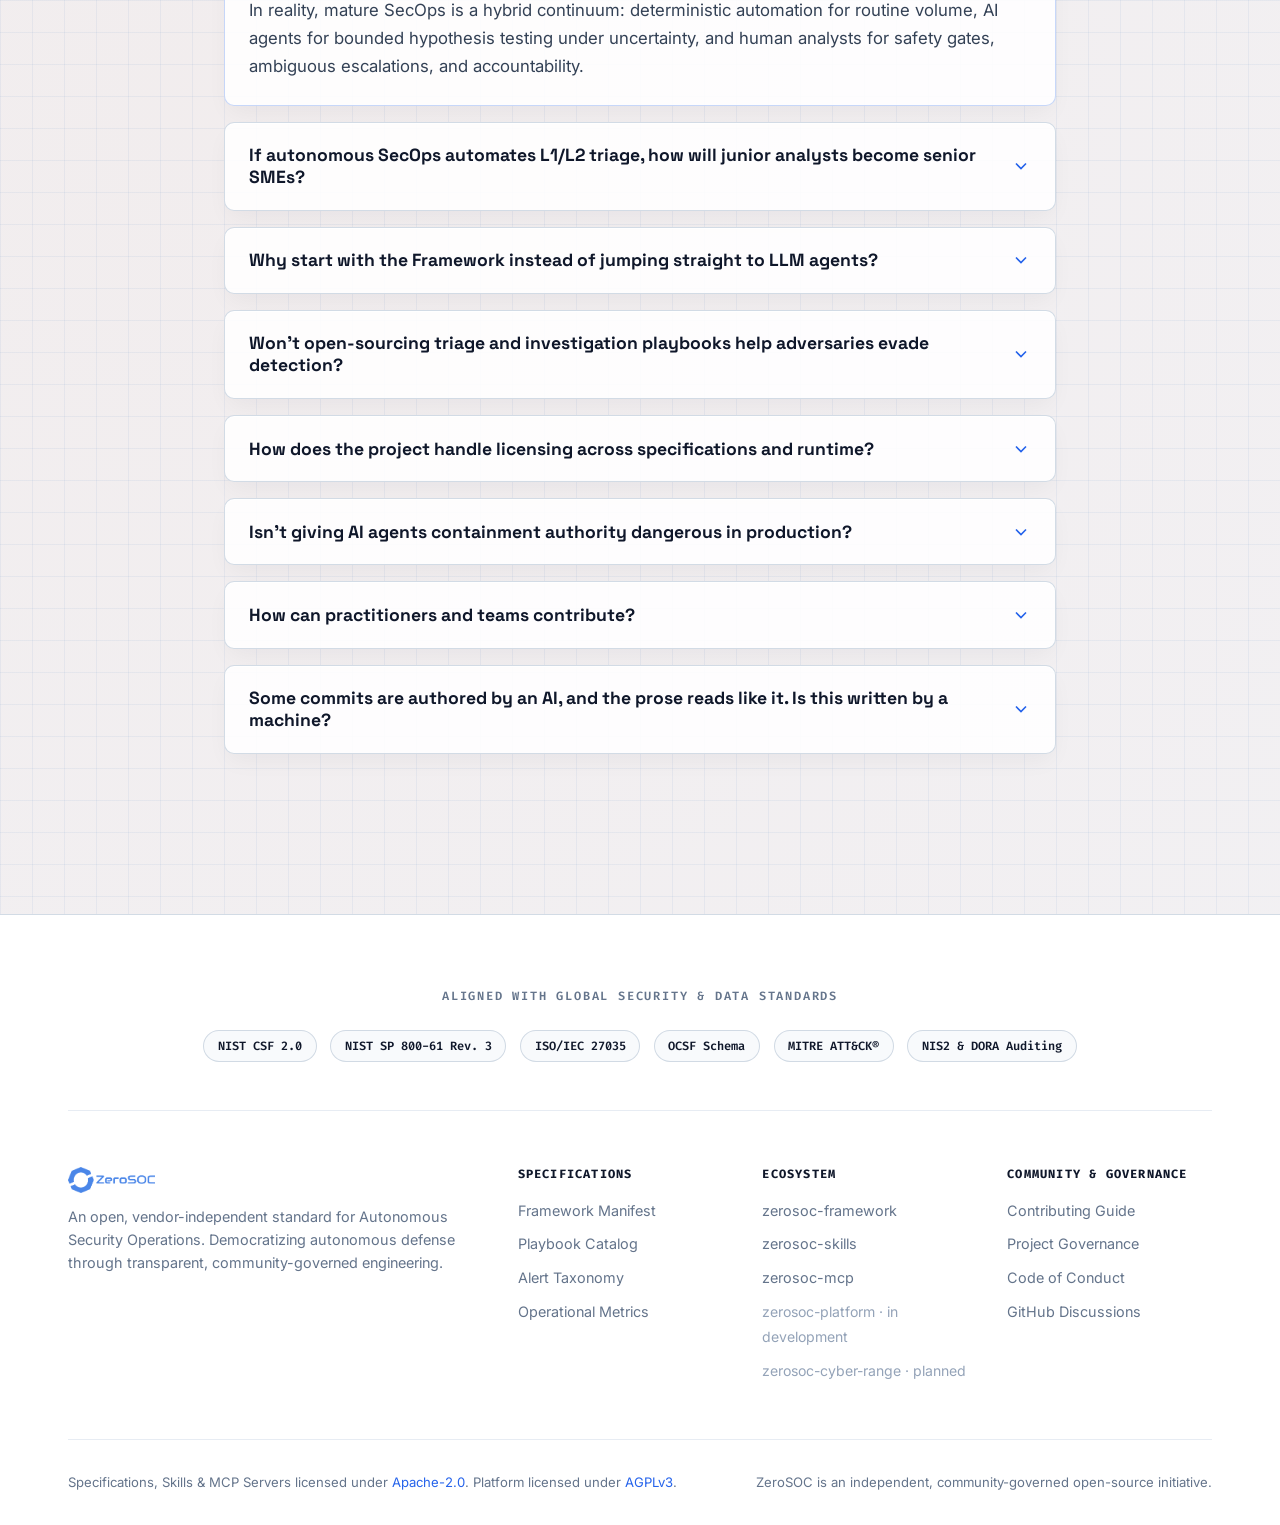
==== commit 12223dad: "docs: shorter working group intro" ====
--- a/index.html
+++ b/index.html
@@ -579,13 +579,10 @@
             <div class="cta-date-badge">The working group is forming</div>
             <h2>Join the ZeroSOC Working Group</h2>
             <p>
-              The framework is an open working draft written so far by two practitioners. A standard for how
-              security operations runs needs far more than that: it has to be argued out by the people who will
-              live with it. The working group that does that is forming now, with SecOps practitioners, detection
-              engineers, incident responders, red teamers and security leaders.
+              Open to SecOps practitioners, detection engineers, incident responders, red teamers and security leaders.
             </p>
             <p style="margin-top: 1rem;">
-              To join the working group Slack, email <a href="mailto:marco@zerosoc.org?subject=Joining%20the%20ZeroSOC%20Working%20Group">marco@zerosoc.org</a>
+              To join the Slack, email <a href="mailto:marco@zerosoc.org?subject=Joining%20the%20ZeroSOC%20Working%20Group">marco@zerosoc.org</a>
               with a few lines about your experience and what you expect from the initiative and the working group.
             </p>
           </div>
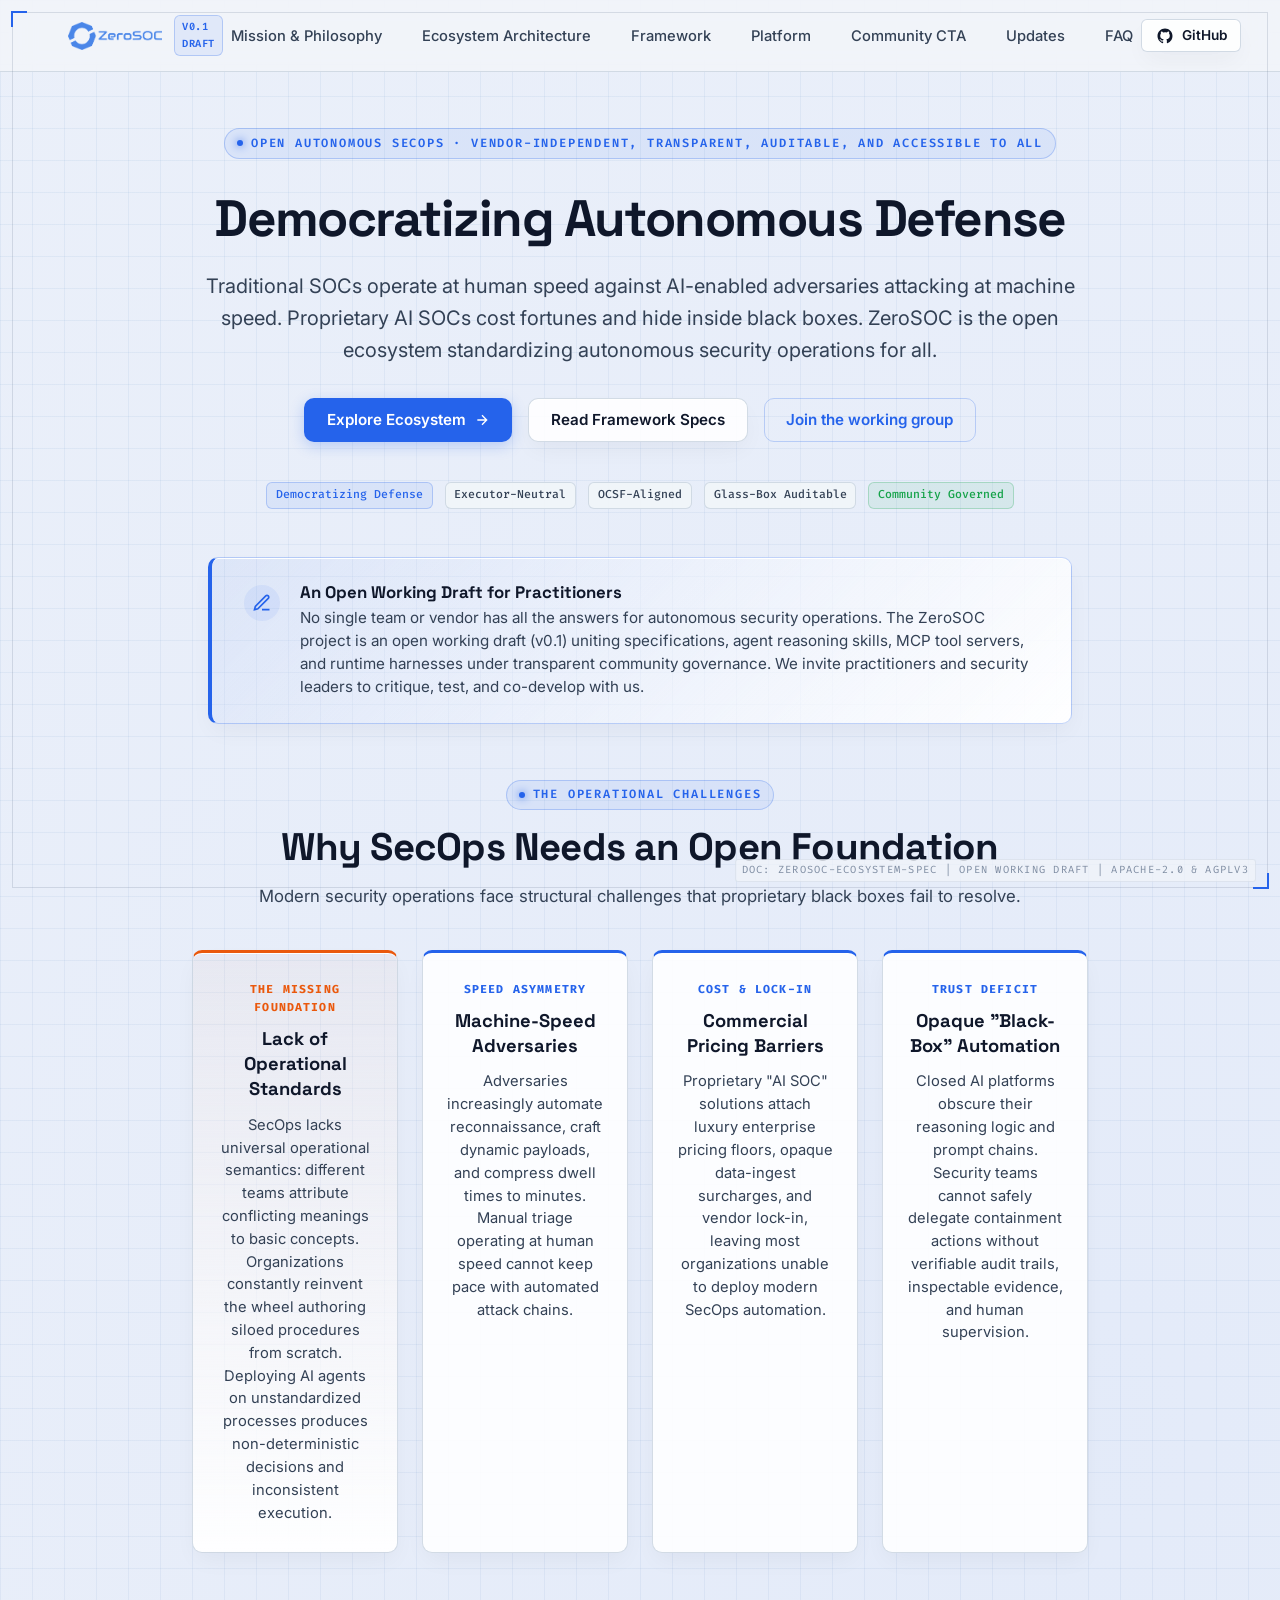
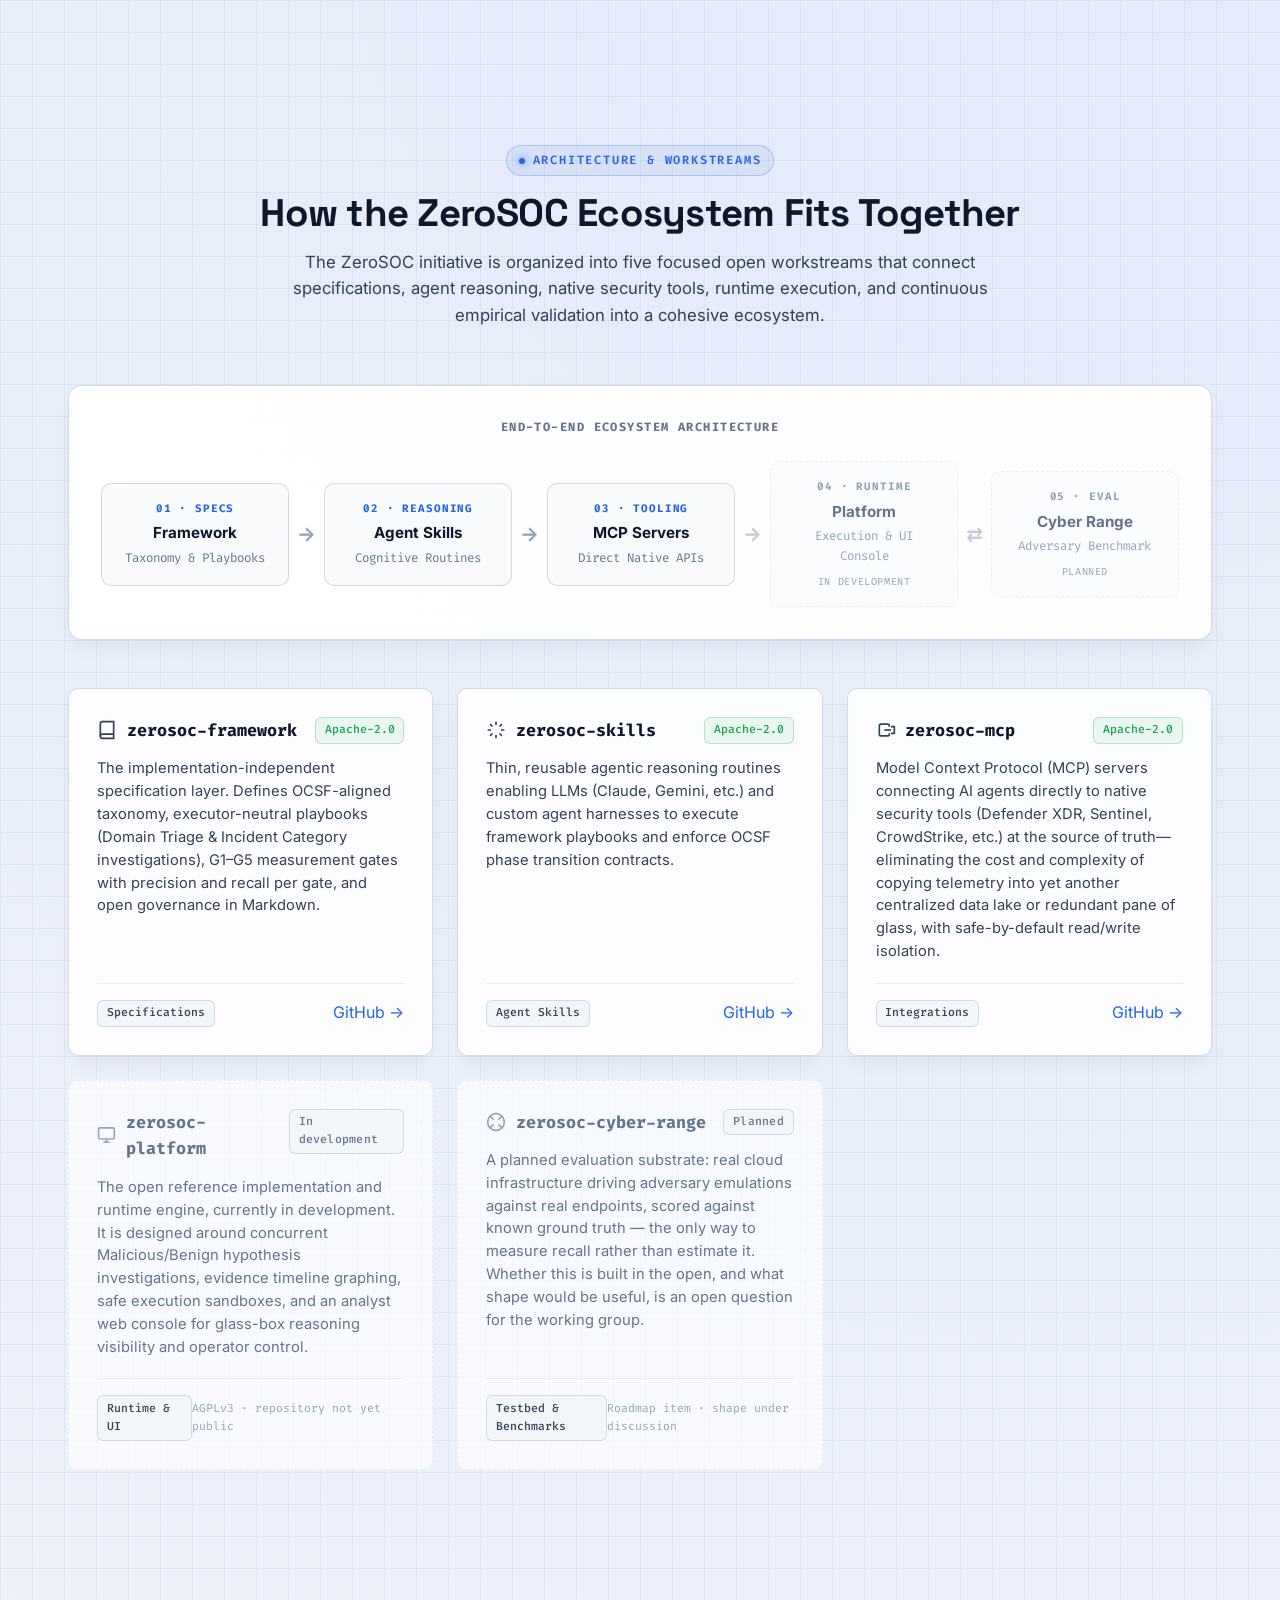
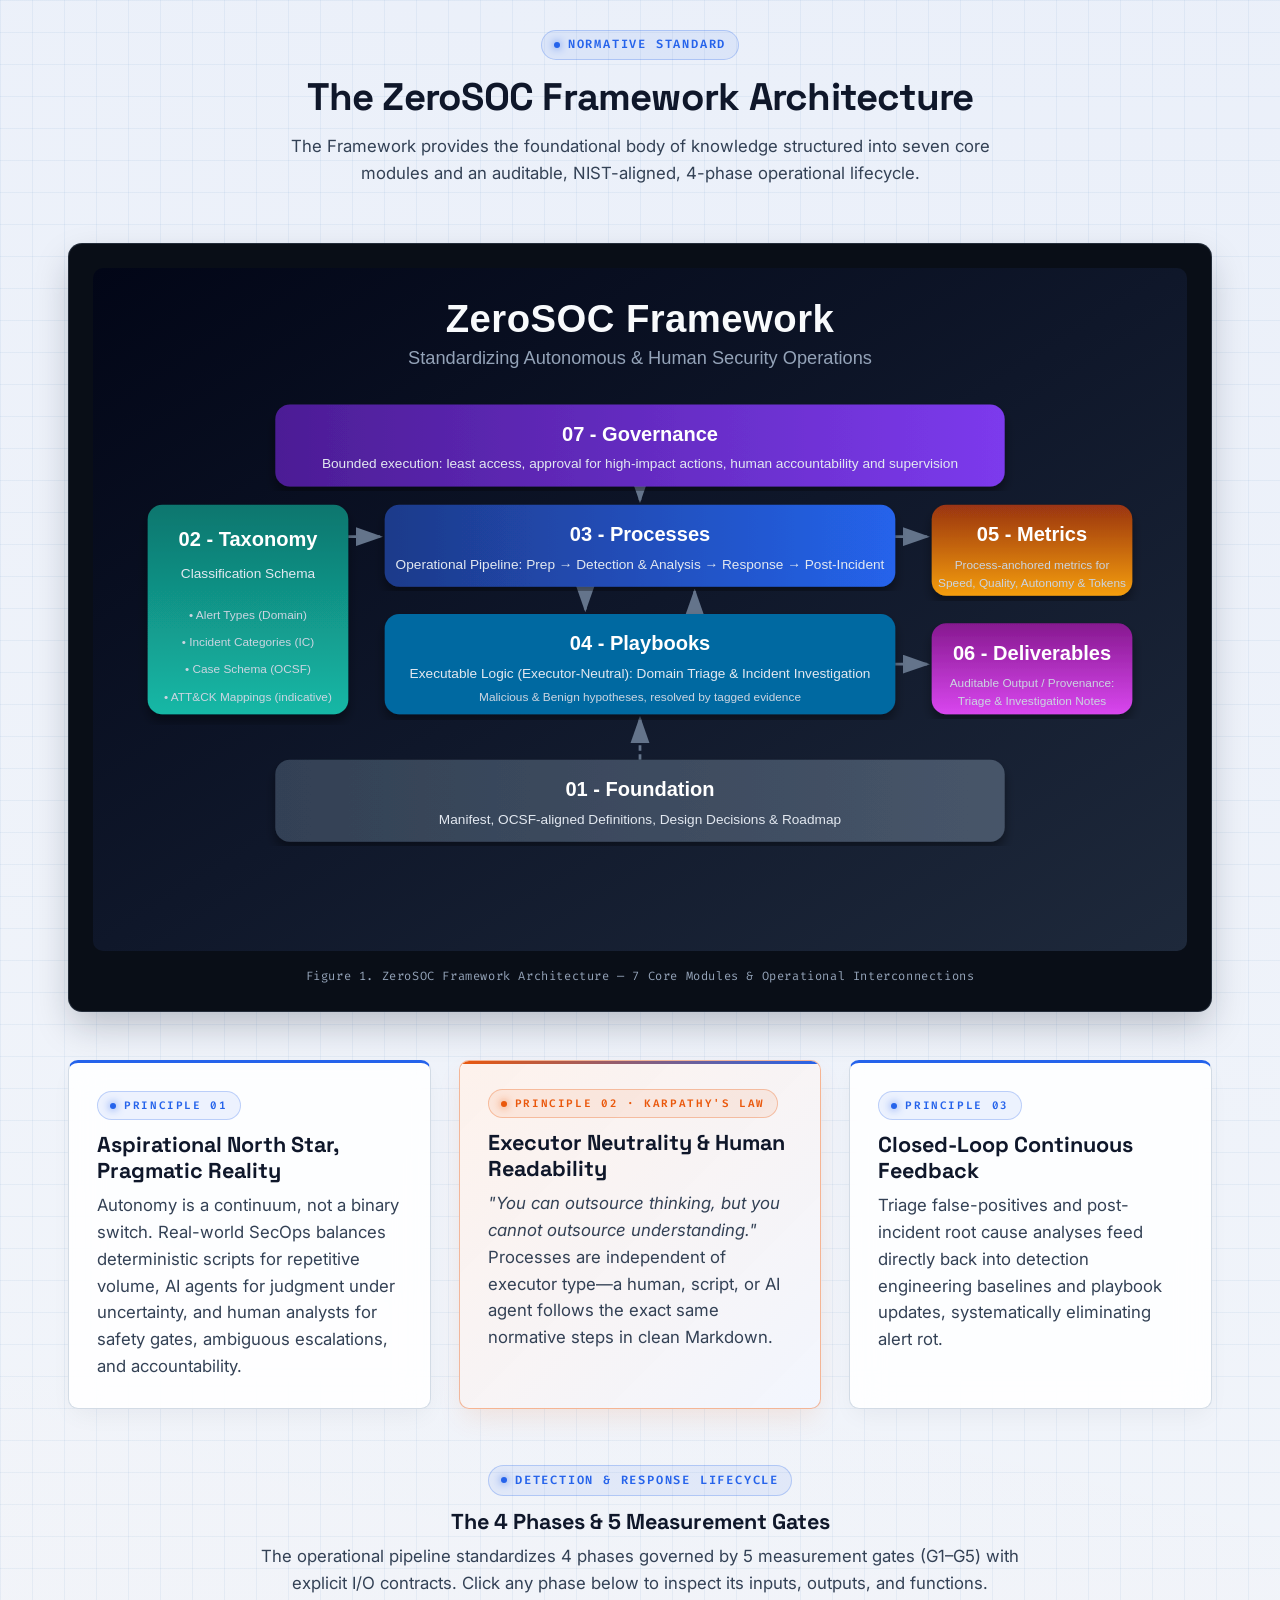
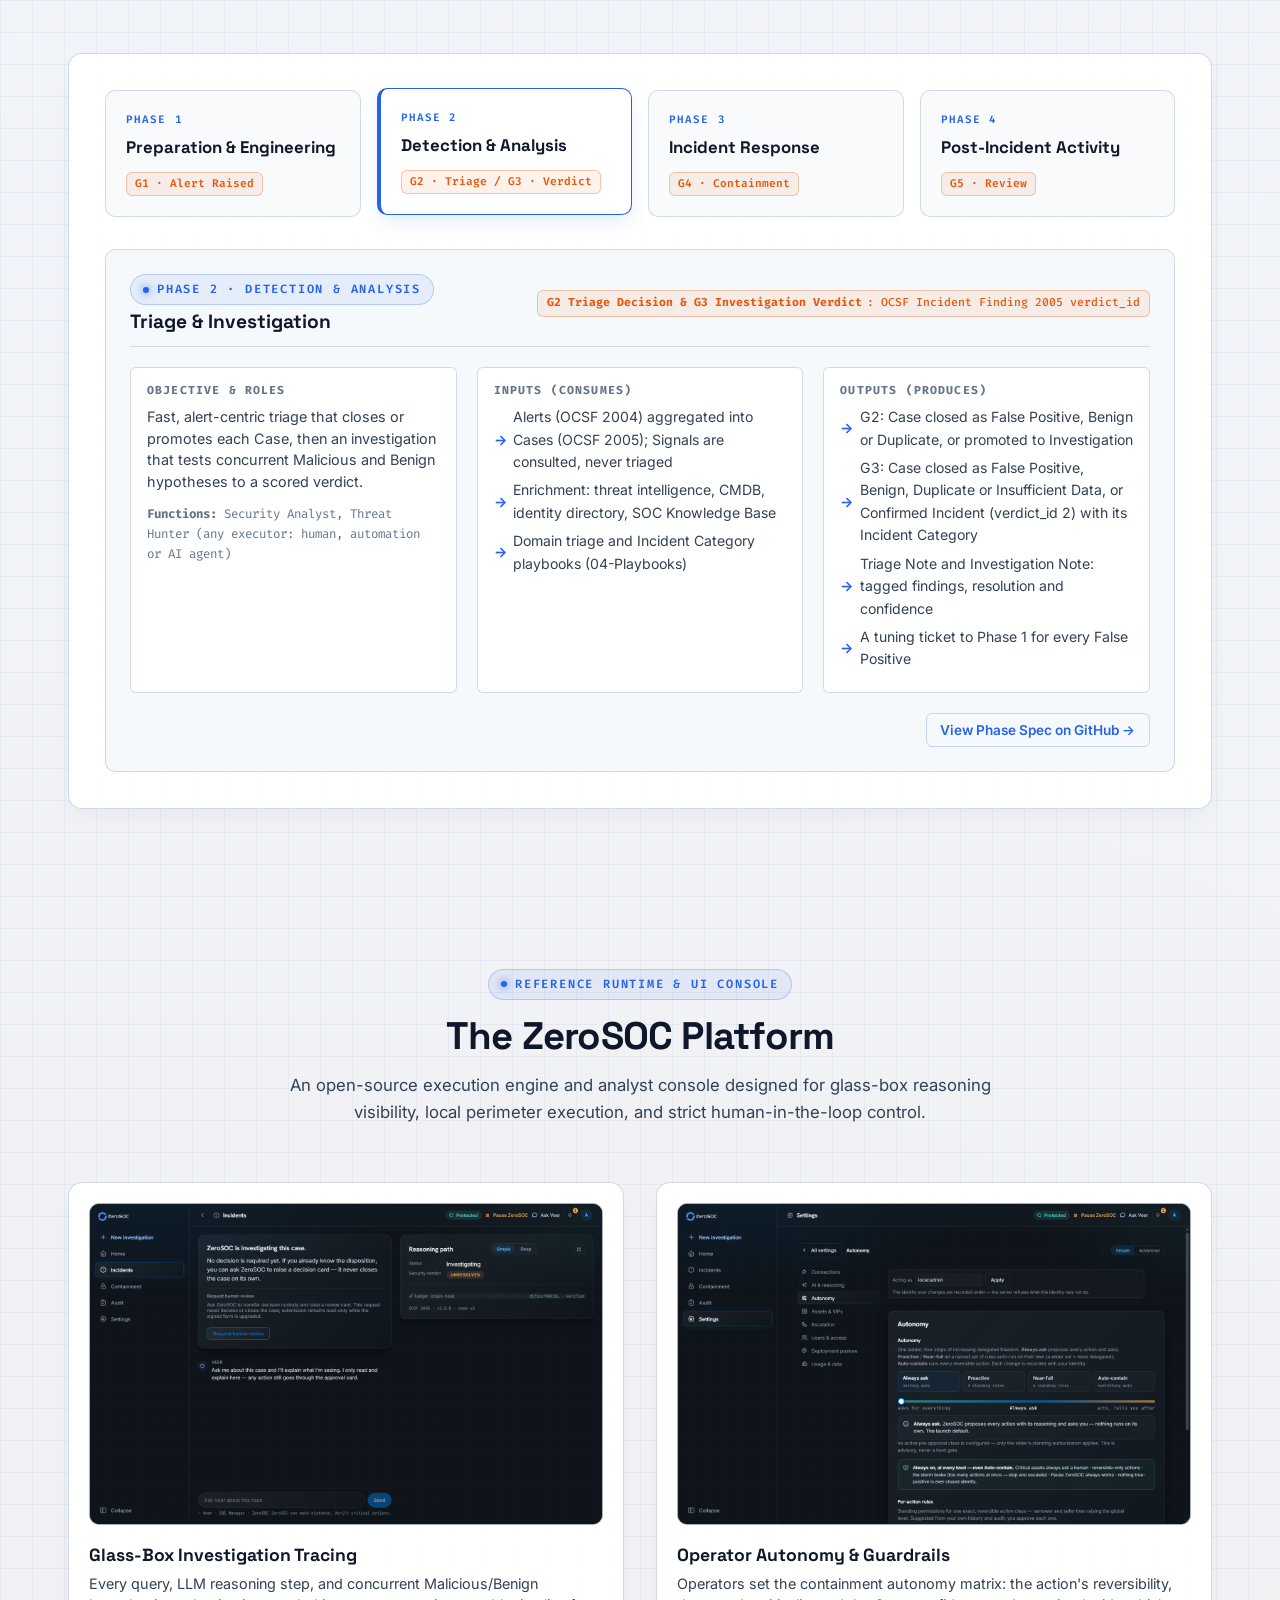
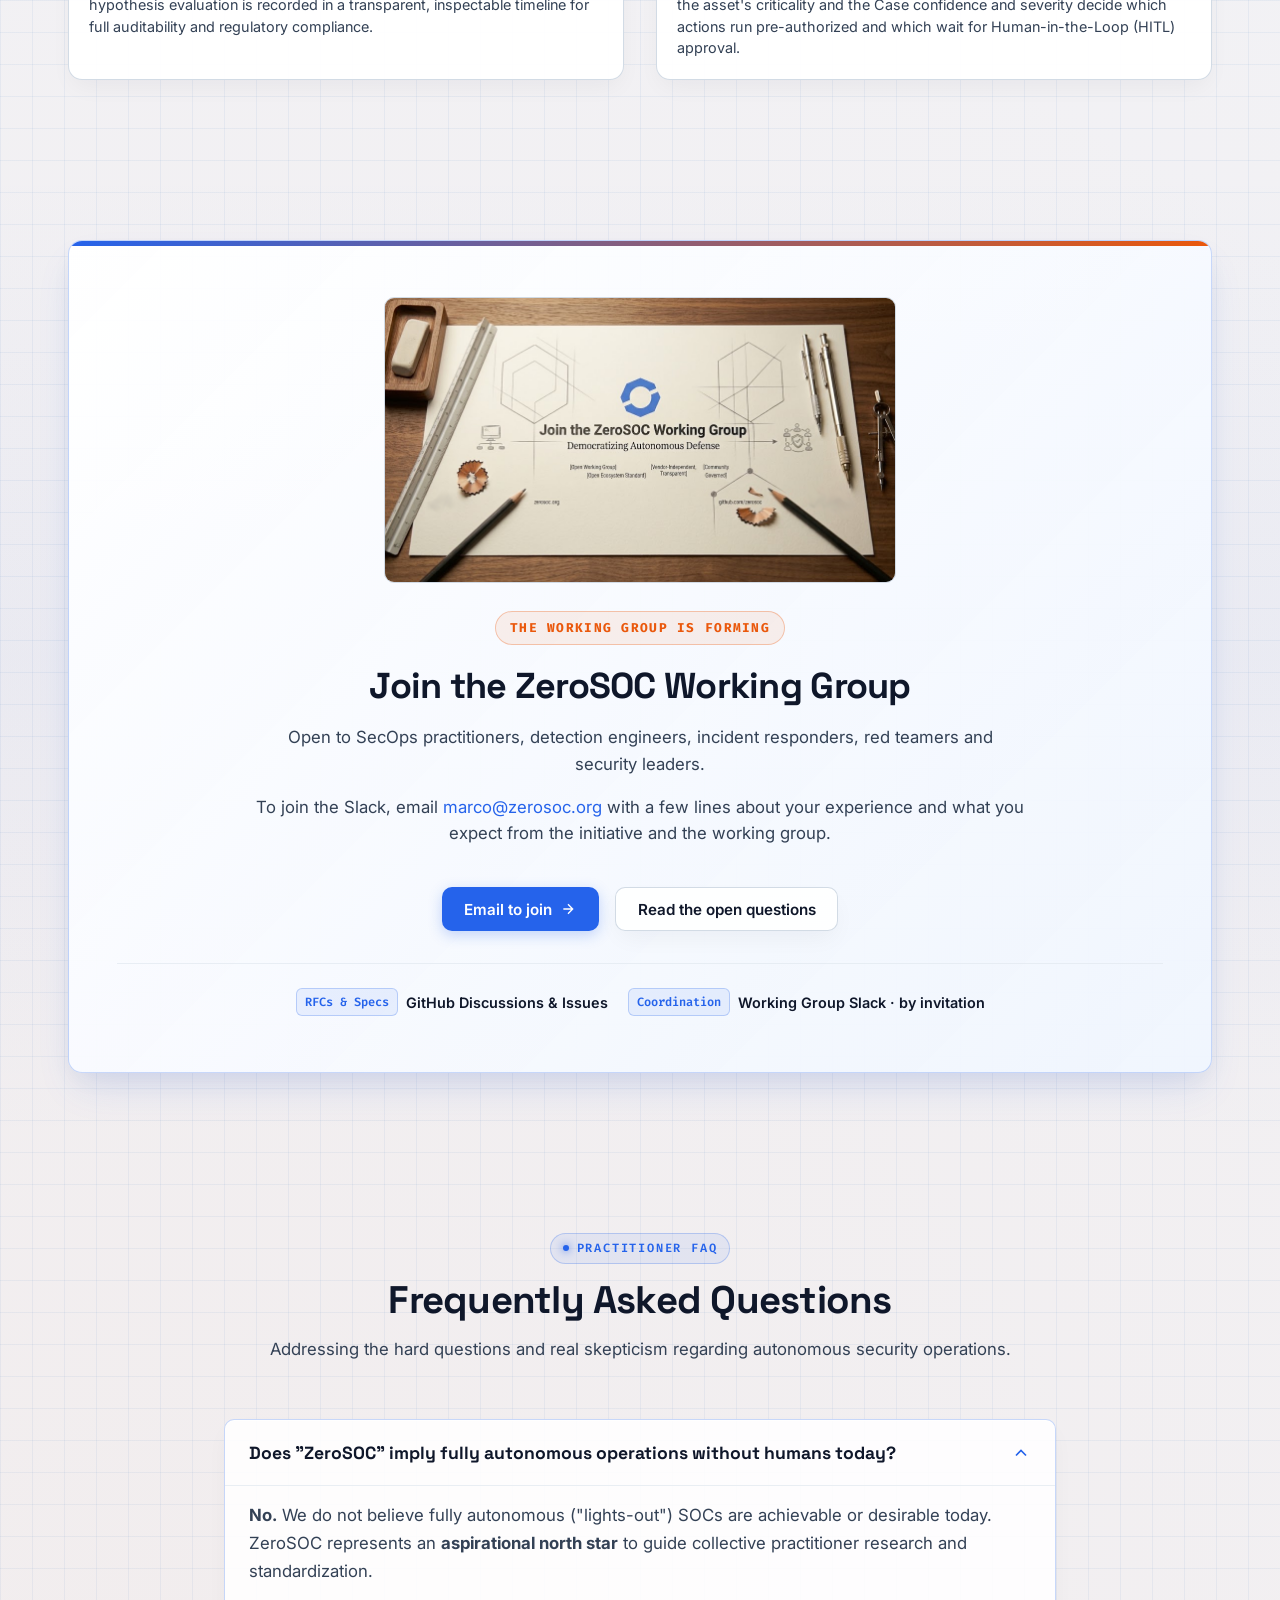
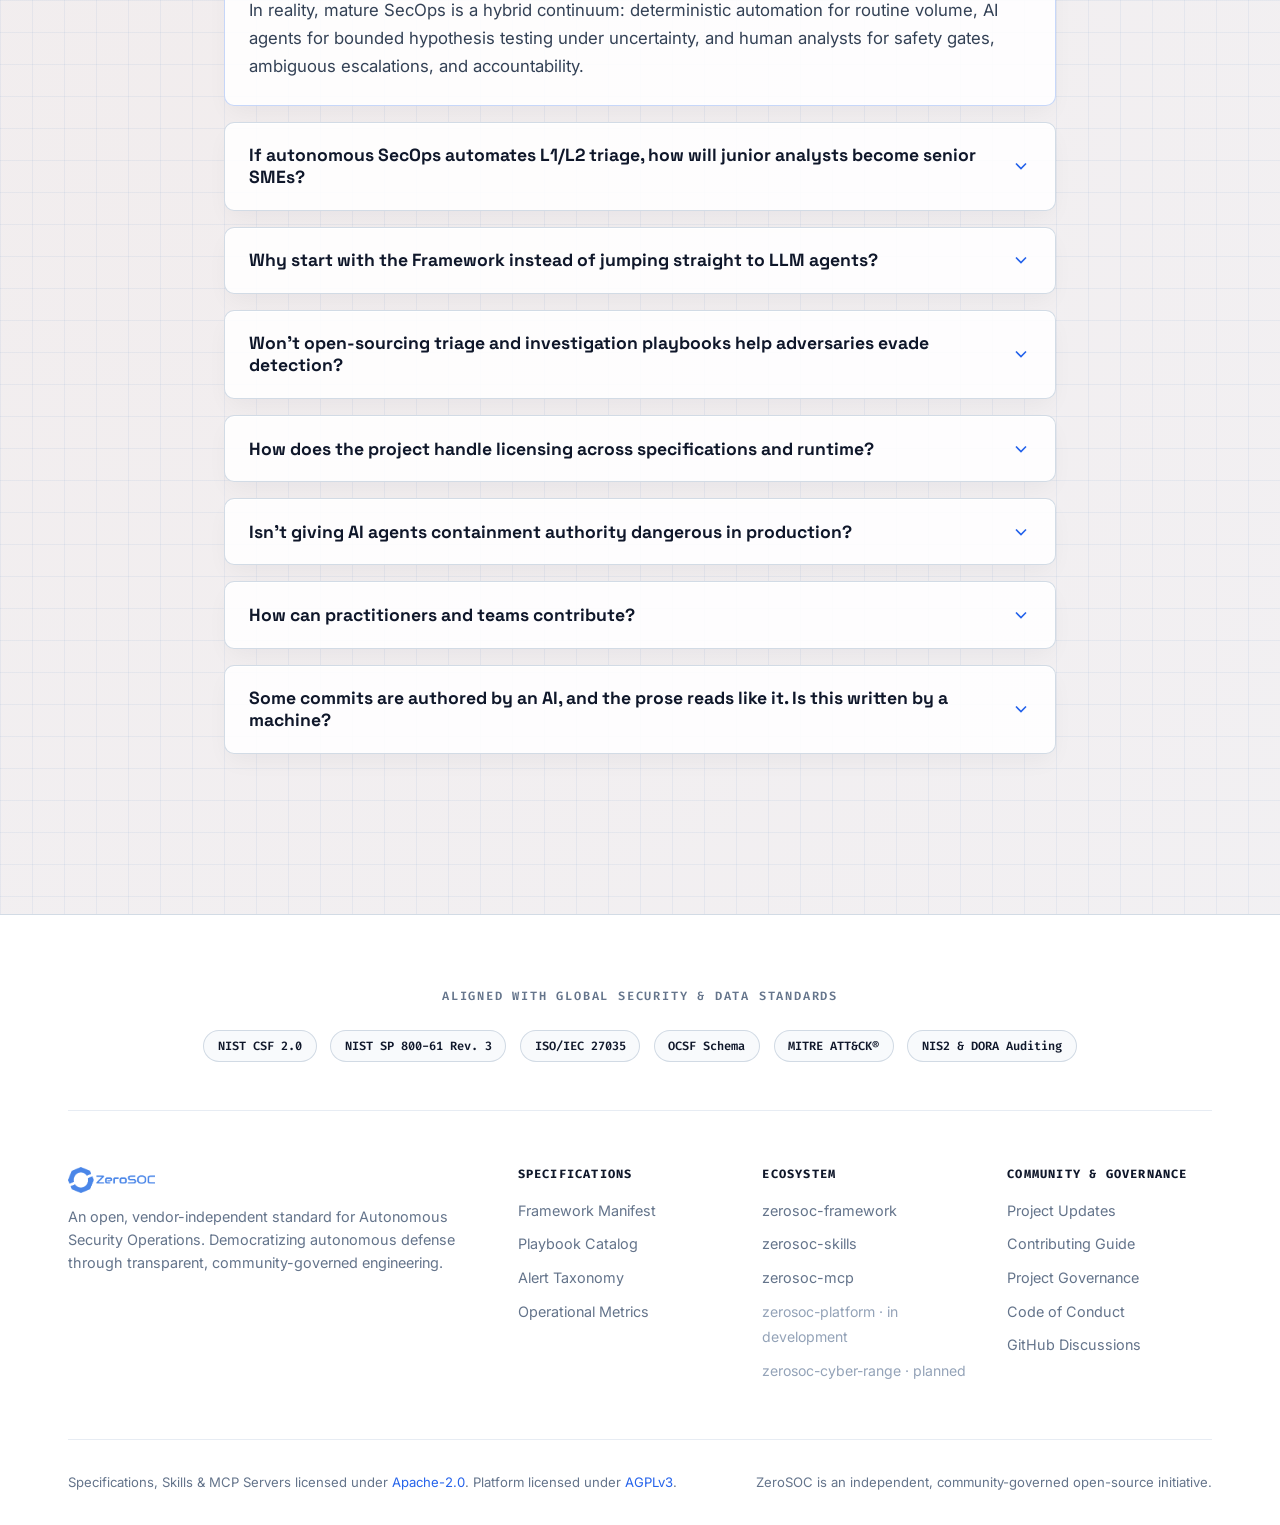
==== commit 88820d22: "docs: add an updates section with the third Working Group call recap Adds updates/ (post list and on" ====
--- a/index.html
+++ b/index.html
@@ -47,6 +47,7 @@
           <li><a href="#framework" class="nav-link">Framework</a></li>
           <li><a href="#platform" class="nav-link">Platform</a></li>
           <li><a href="#cta" class="nav-link">Community CTA</a></li>
+          <li><a href="updates/" class="nav-link">Updates</a></li>
           <li><a href="#faq" class="nav-link">FAQ</a></li>
         </ul>
       </nav>
@@ -905,6 +906,7 @@
         <div class="footer-col">
           <h5>Community &amp; Governance</h5>
           <ul class="footer-links">
+            <li><a href="updates/">Project Updates</a></li>
             <li><a href="https://github.com/ZeroSOC/zerosoc-framework/blob/main/CONTRIBUTING.md" target="_blank"
                 rel="noopener noreferrer">Contributing Guide</a></li>
             <li><a href="https://github.com/ZeroSOC/zerosoc-framework/blob/main/GOVERNANCE.md" target="_blank"
--- a/css/components.css
+++ b/css/components.css
@@ -81,6 +81,7 @@
   text-decoration: none;
   transition: color var(--transition-fast);
   padding: 0.35rem 0.5rem;
+  white-space: nowrap;
 }
 
 .nav-link:hover {
@@ -1255,26 +1256,8 @@
   }
 }
 
-@media (max-width: 768px) {
-  .whys-grid {
-    grid-template-columns: 1fr;
-  }
-  .ecosystem-workstreams-grid {
-    grid-template-columns: 1fr;
-  }
-  .ecosystem-flow-bar {
-    flex-direction: column;
-  }
-  .flow-step-node {
-    width: 100%;
-  }
-  .flow-step-arrow {
-    transform: rotate(90deg);
-    margin: 0.25rem 0;
-  }
-  .cta-banner-card {
-    padding: 2rem 1.5rem;
-  }
+/* The seven navigation links need ~1240px; below that they move to the drawer */
+@media (max-width: 1240px) {
   .nav-links {
     display: none;
     position: absolute;
@@ -1296,6 +1279,28 @@
   .mobile-menu-toggle {
     display: block;
   }
+}
+
+@media (max-width: 768px) {
+  .whys-grid {
+    grid-template-columns: 1fr;
+  }
+  .ecosystem-workstreams-grid {
+    grid-template-columns: 1fr;
+  }
+  .ecosystem-flow-bar {
+    flex-direction: column;
+  }
+  .flow-step-node {
+    width: 100%;
+  }
+  .flow-step-arrow {
+    transform: rotate(90deg);
+    margin: 0.25rem 0;
+  }
+  .cta-banner-card {
+    padding: 2rem 1.5rem;
+  }
   
   .pipeline-diagram {
     grid-template-columns: 1fr;
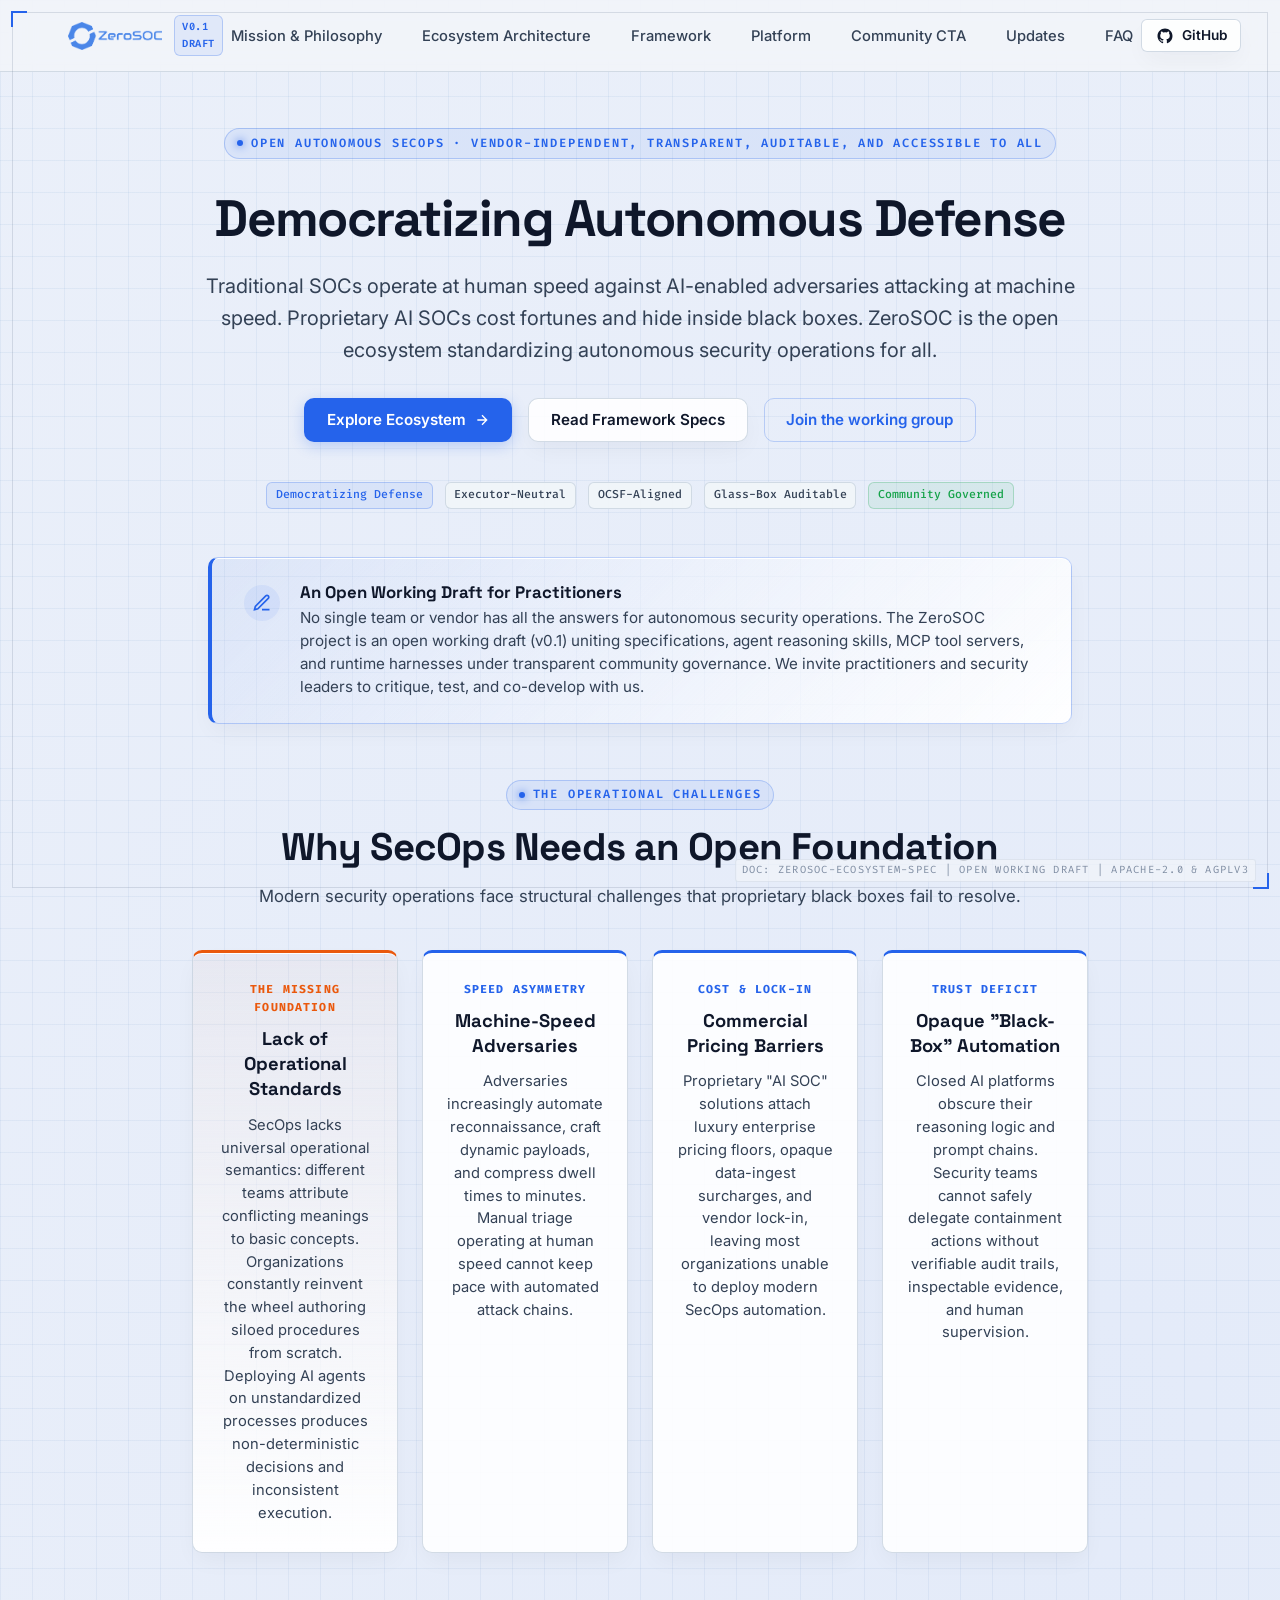
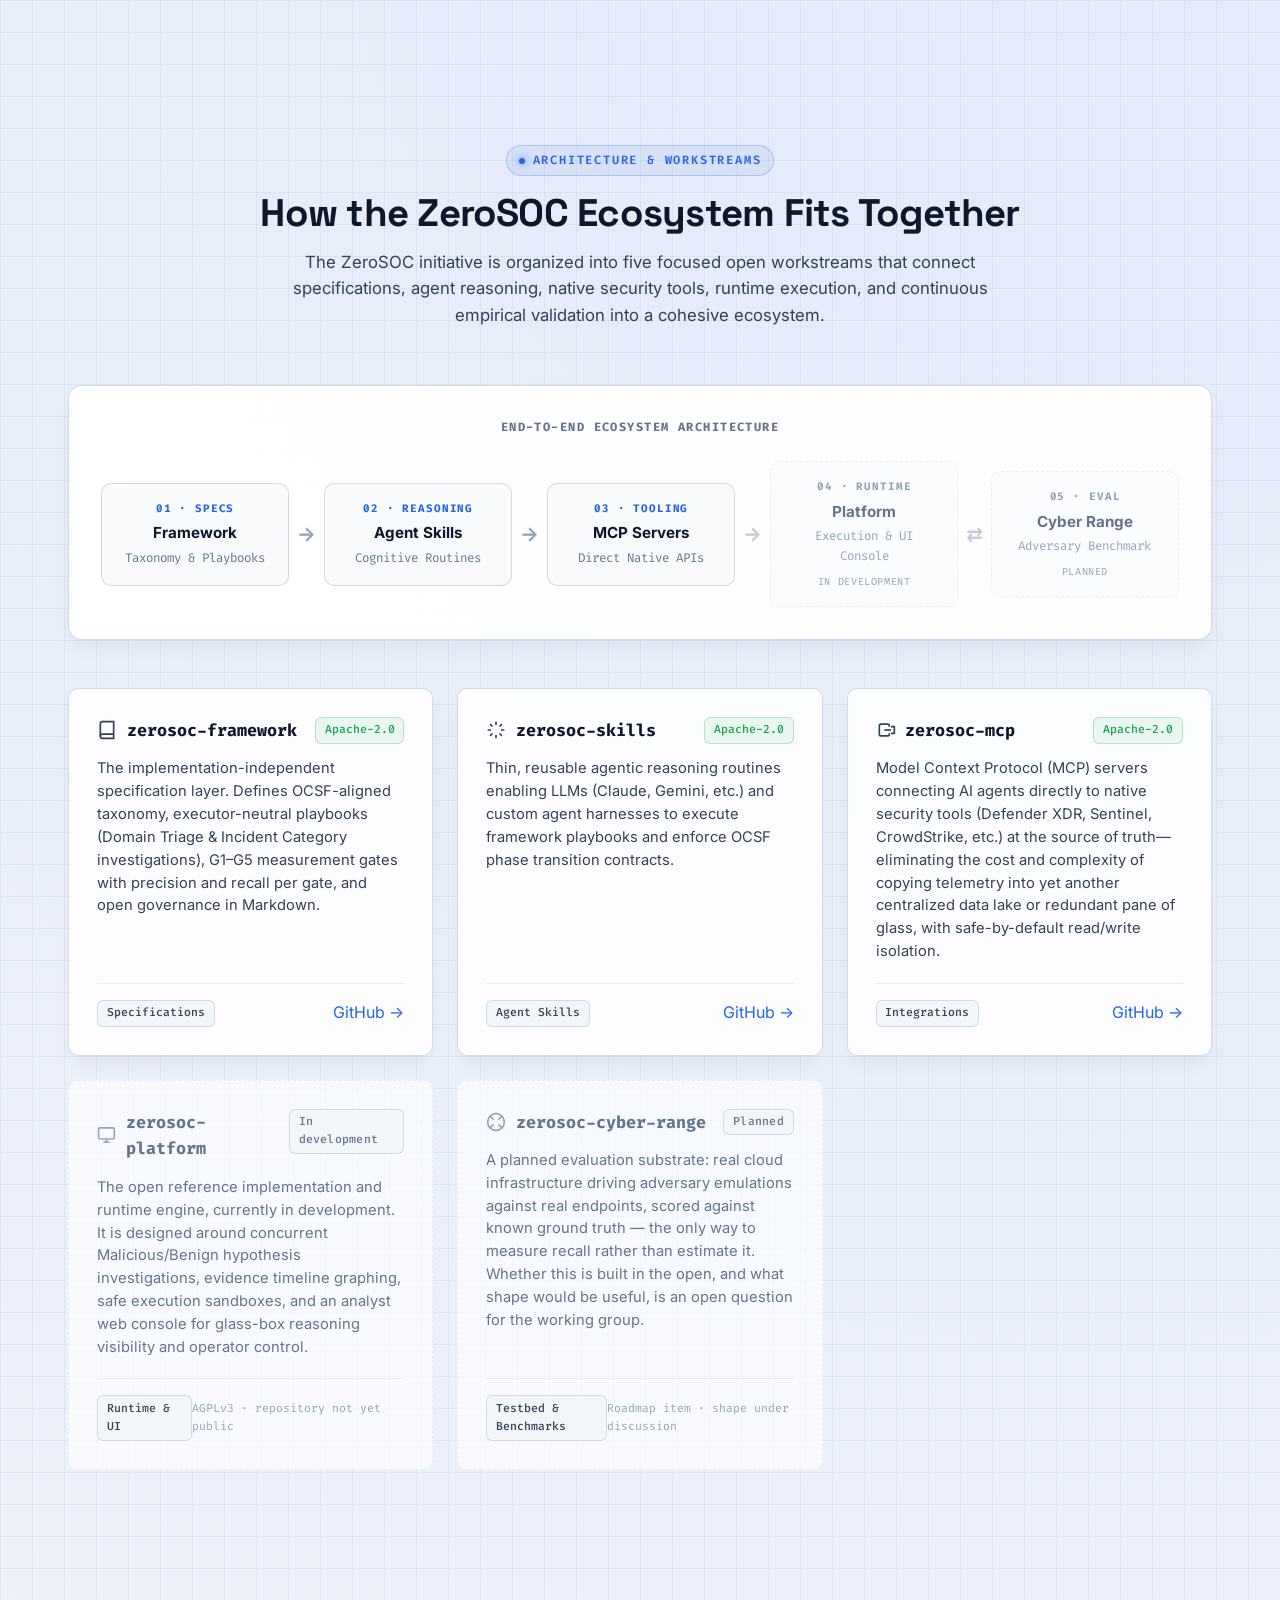
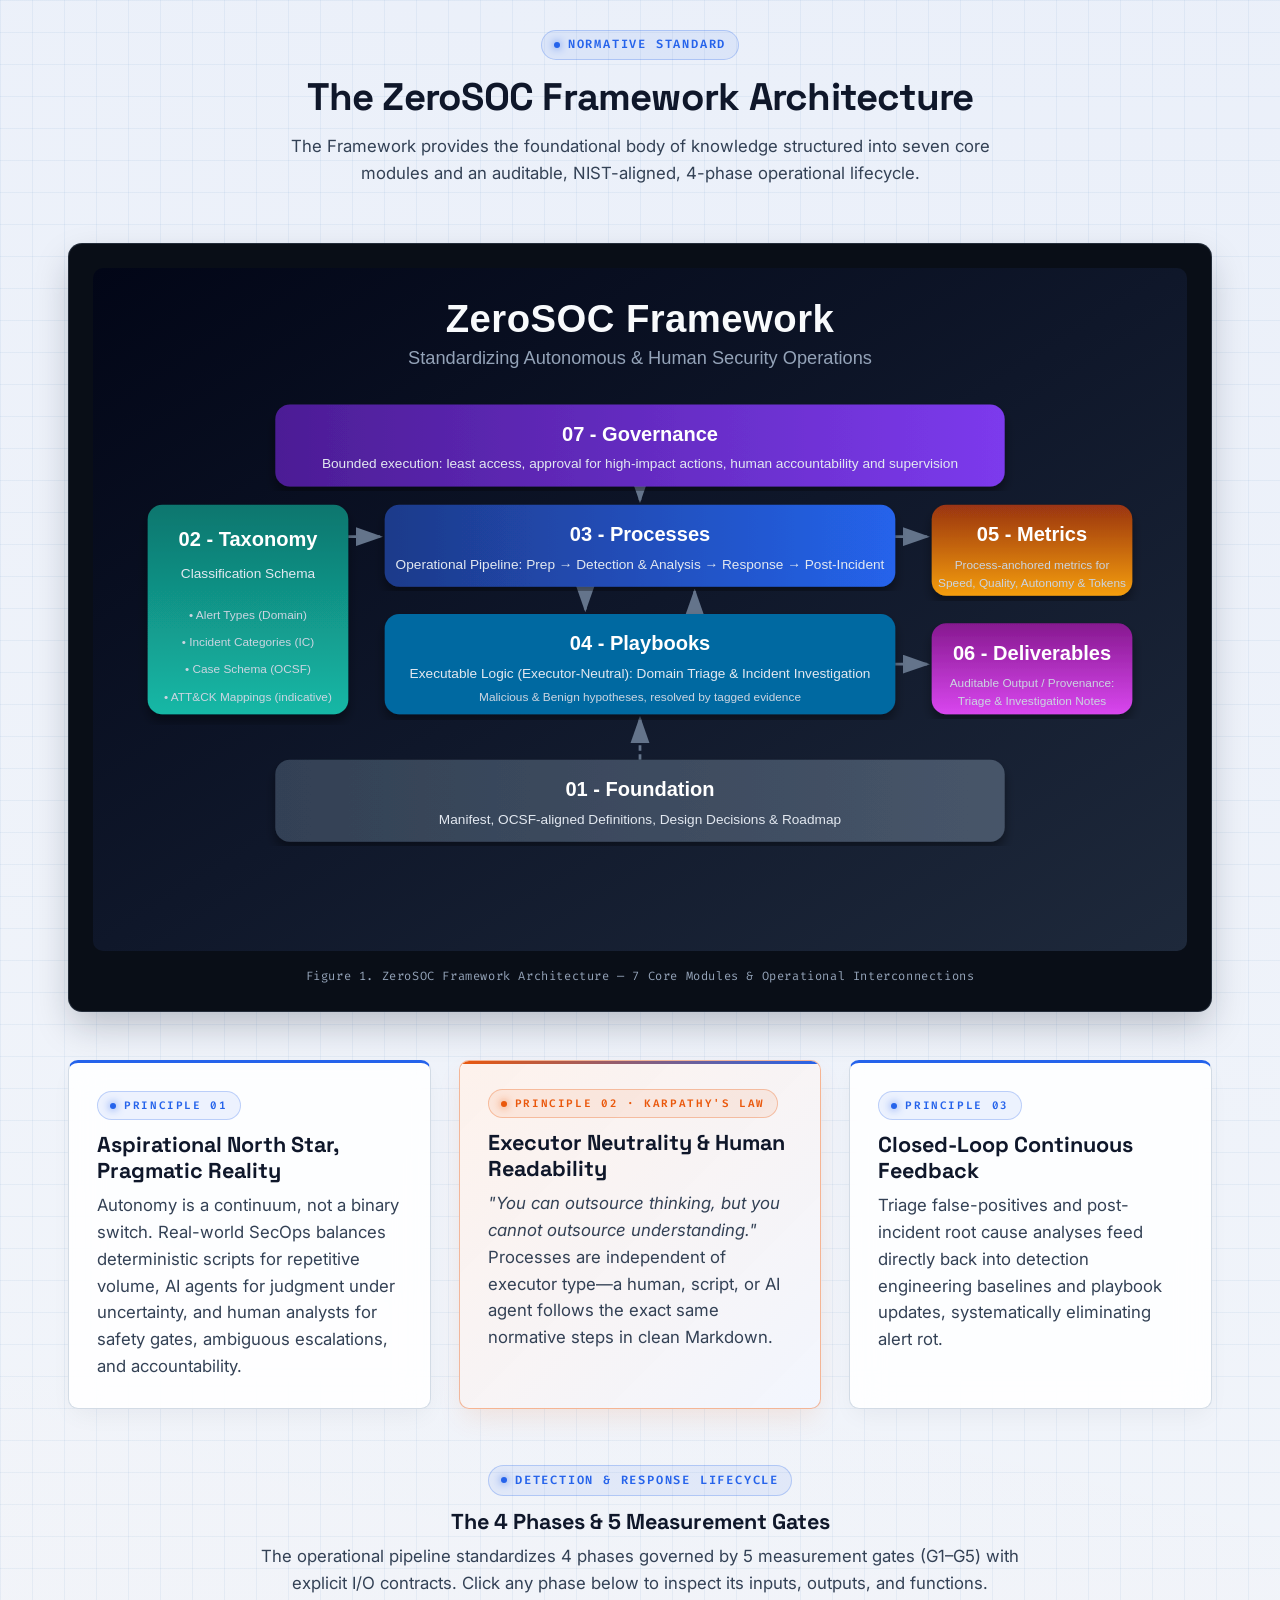
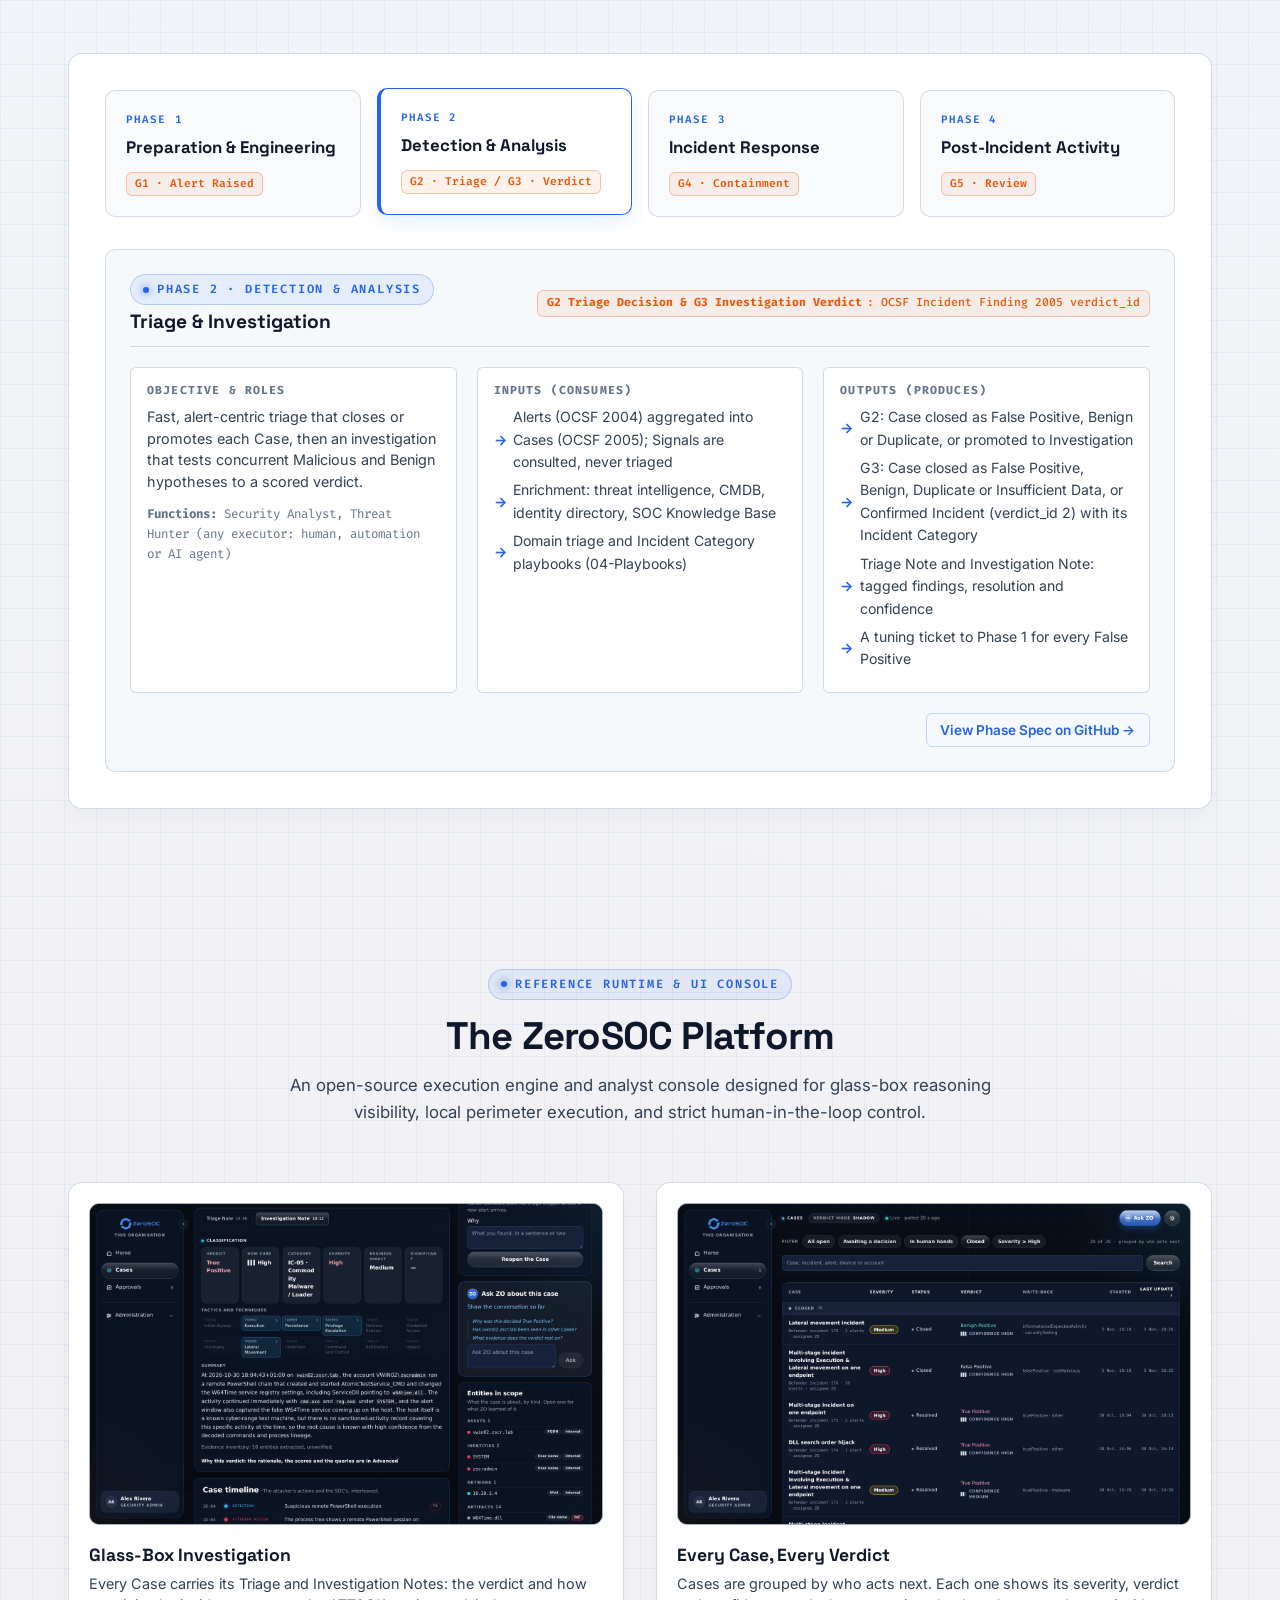
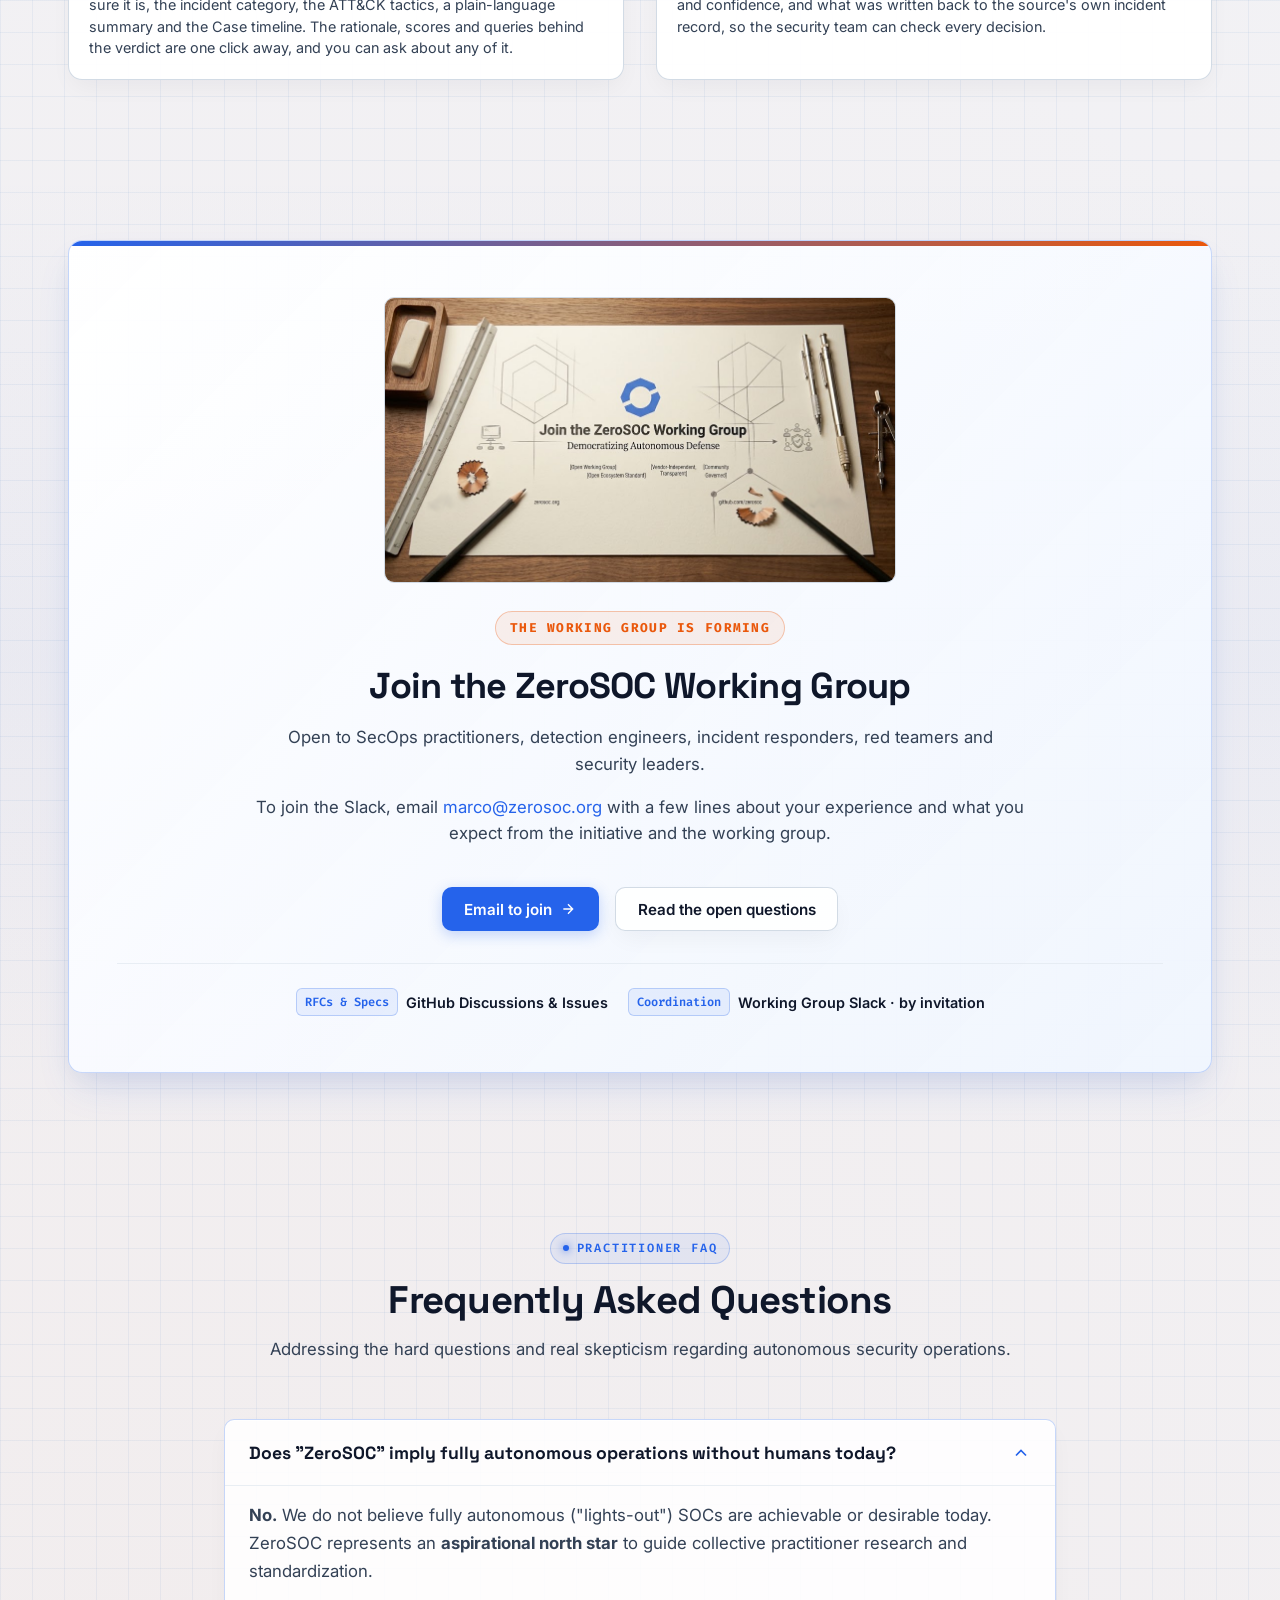
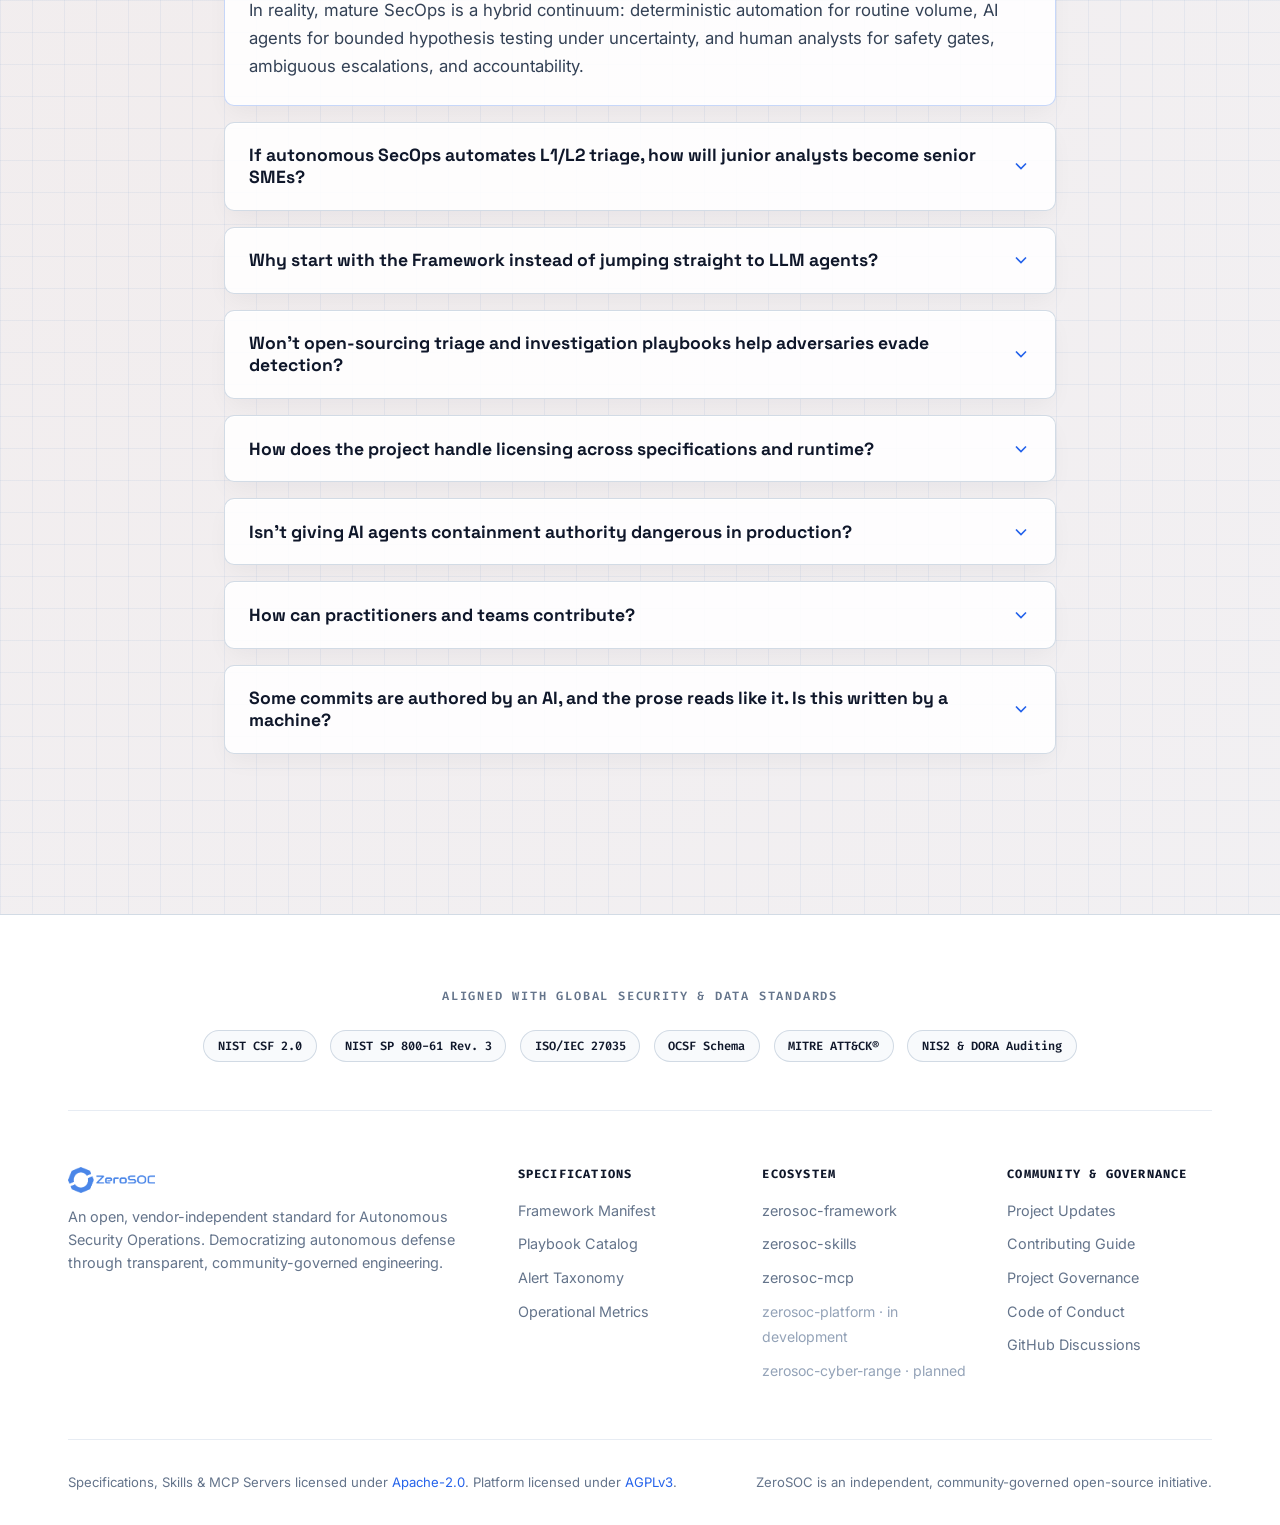
==== commit a2a464ae: "docs: platform screenshots from the current portal in the Community look Replaces the prototype cons" ====
--- a/index.html
+++ b/index.html
@@ -536,32 +536,35 @@
         </div>
 
         <div class="screenshot-grid">
-          <!-- Screenshot 1: Case Trace -->
+          <!-- Screenshot 1: Investigation Note on a Case -->
           <div class="screenshot-card">
             <div class="screenshot-img-frame">
-              <img src="assets/s_case_trace.png" alt="ZeroSOC Analyst Console: Glass-Box Investigation Trace"
-                loading="lazy">
+              <img src="assets/s_case_investigation.png"
+                alt="ZeroSOC portal: a Case's Investigation Note with the verdict, confidence, incident category, MITRE ATT&amp;CK tactics and summary"
+                width="2880" height="1800" loading="lazy">
             </div>
             <div class="screenshot-info">
-              <h4>Glass-Box Investigation Tracing</h4>
+              <h4>Glass-Box Investigation</h4>
               <p>
-                Every query, LLM reasoning step, and concurrent Malicious/Benign hypothesis evaluation
-                is recorded in a transparent, inspectable timeline for full auditability and regulatory compliance.
+                Every Case carries its Triage and Investigation Notes: the verdict and how sure it is, the incident
+                category, the ATT&amp;CK tactics, a plain-language summary and the Case timeline. The rationale, scores
+                and queries behind the verdict are one click away, and you can ask about any of it.
               </p>
             </div>
           </div>
 
-          <!-- Screenshot 2: Autonomy Slider -->
+          <!-- Screenshot 2: Case queue -->
           <div class="screenshot-card">
             <div class="screenshot-img-frame">
-              <img src="assets/s_autonomy.png" alt="ZeroSOC Analyst Console: Operator Autonomy Controls" loading="lazy">
+              <img src="assets/s_case_queue.png"
+                alt="ZeroSOC portal: the Cases list with severity, status, verdict, confidence and write-back for each Case"
+                width="2880" height="1800" loading="lazy">
             </div>
             <div class="screenshot-info">
-              <h4>Operator Autonomy &amp; Guardrails</h4>
+              <h4>Every Case, Every Verdict</h4>
               <p>
-                Operators set the containment autonomy matrix: the action's reversibility, the asset's criticality and
-                the Case confidence and severity decide which actions run pre-authorized and which wait for
-                Human-in-the-Loop (HITL) approval.
+                Cases are grouped by who acts next. Each one shows its severity, verdict and confidence, and what was
+                written back to the source's own incident record, so the security team can check every decision.
               </p>
             </div>
           </div>
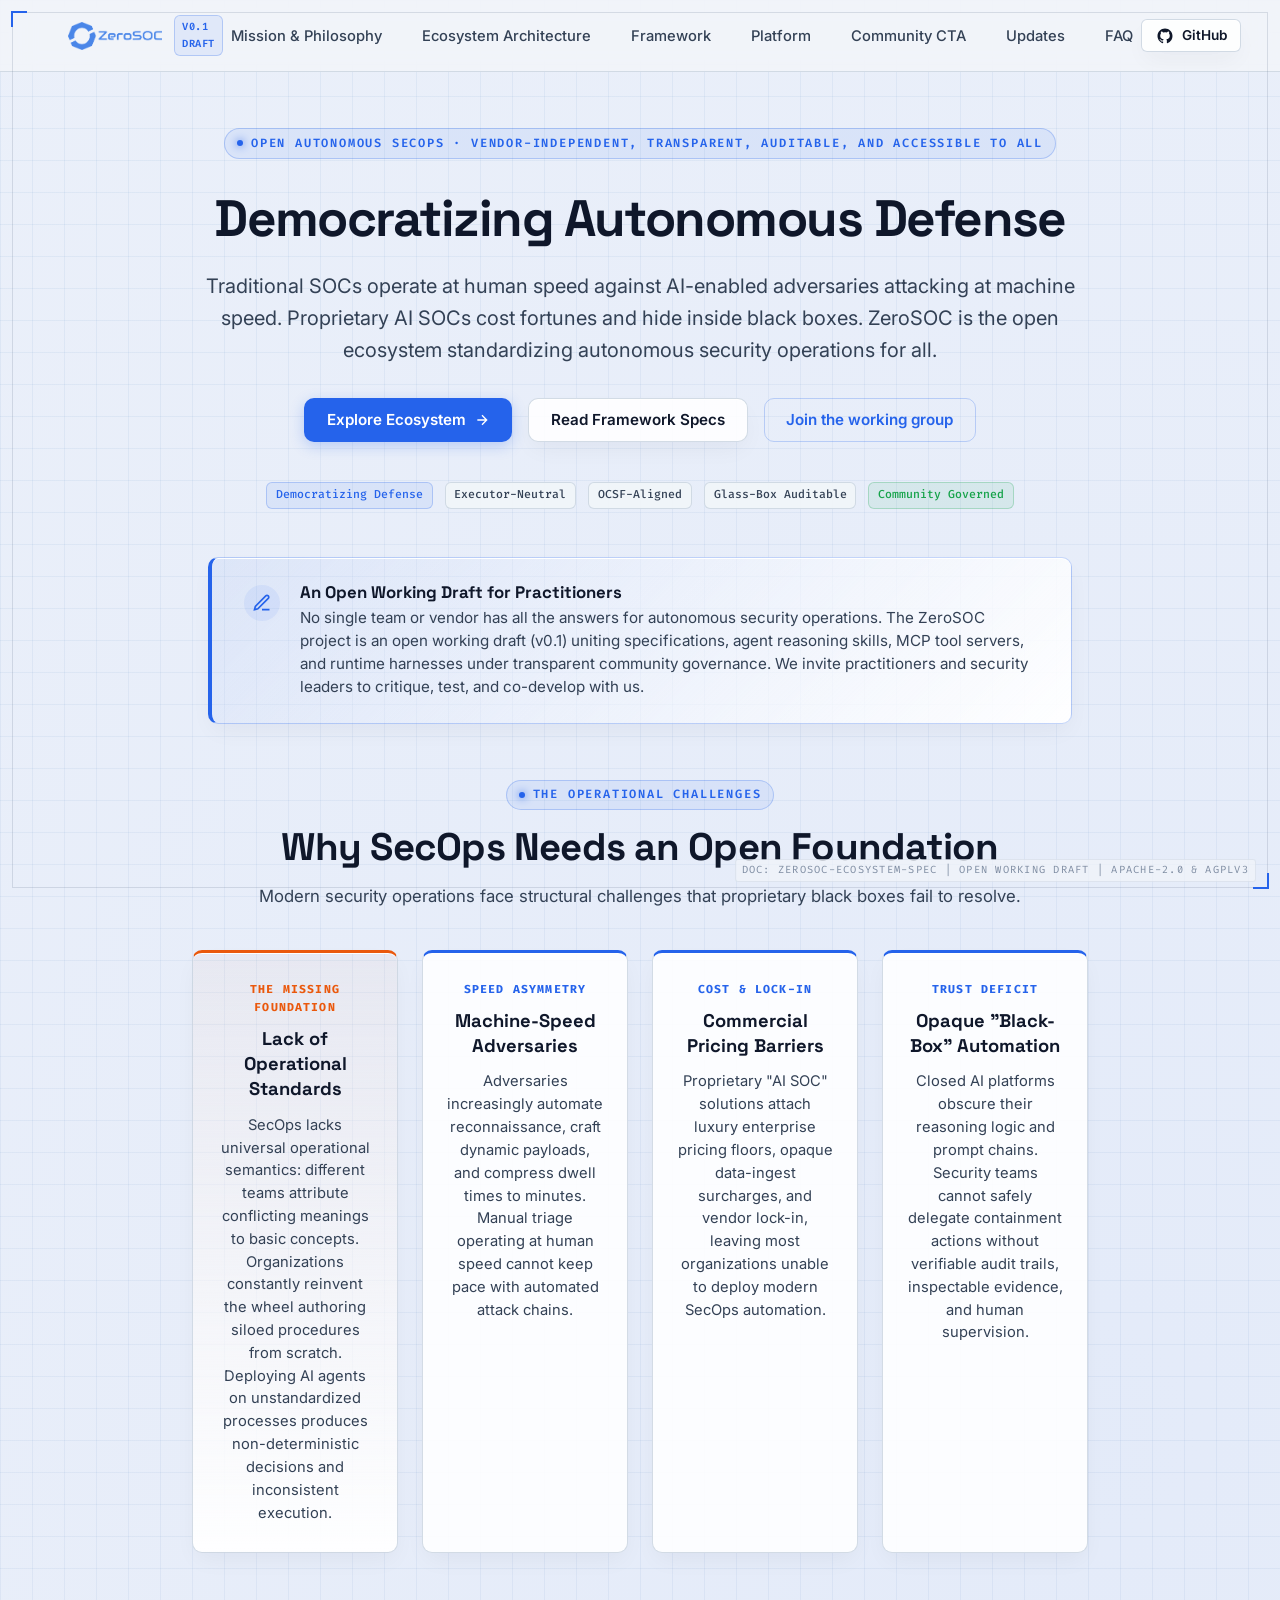
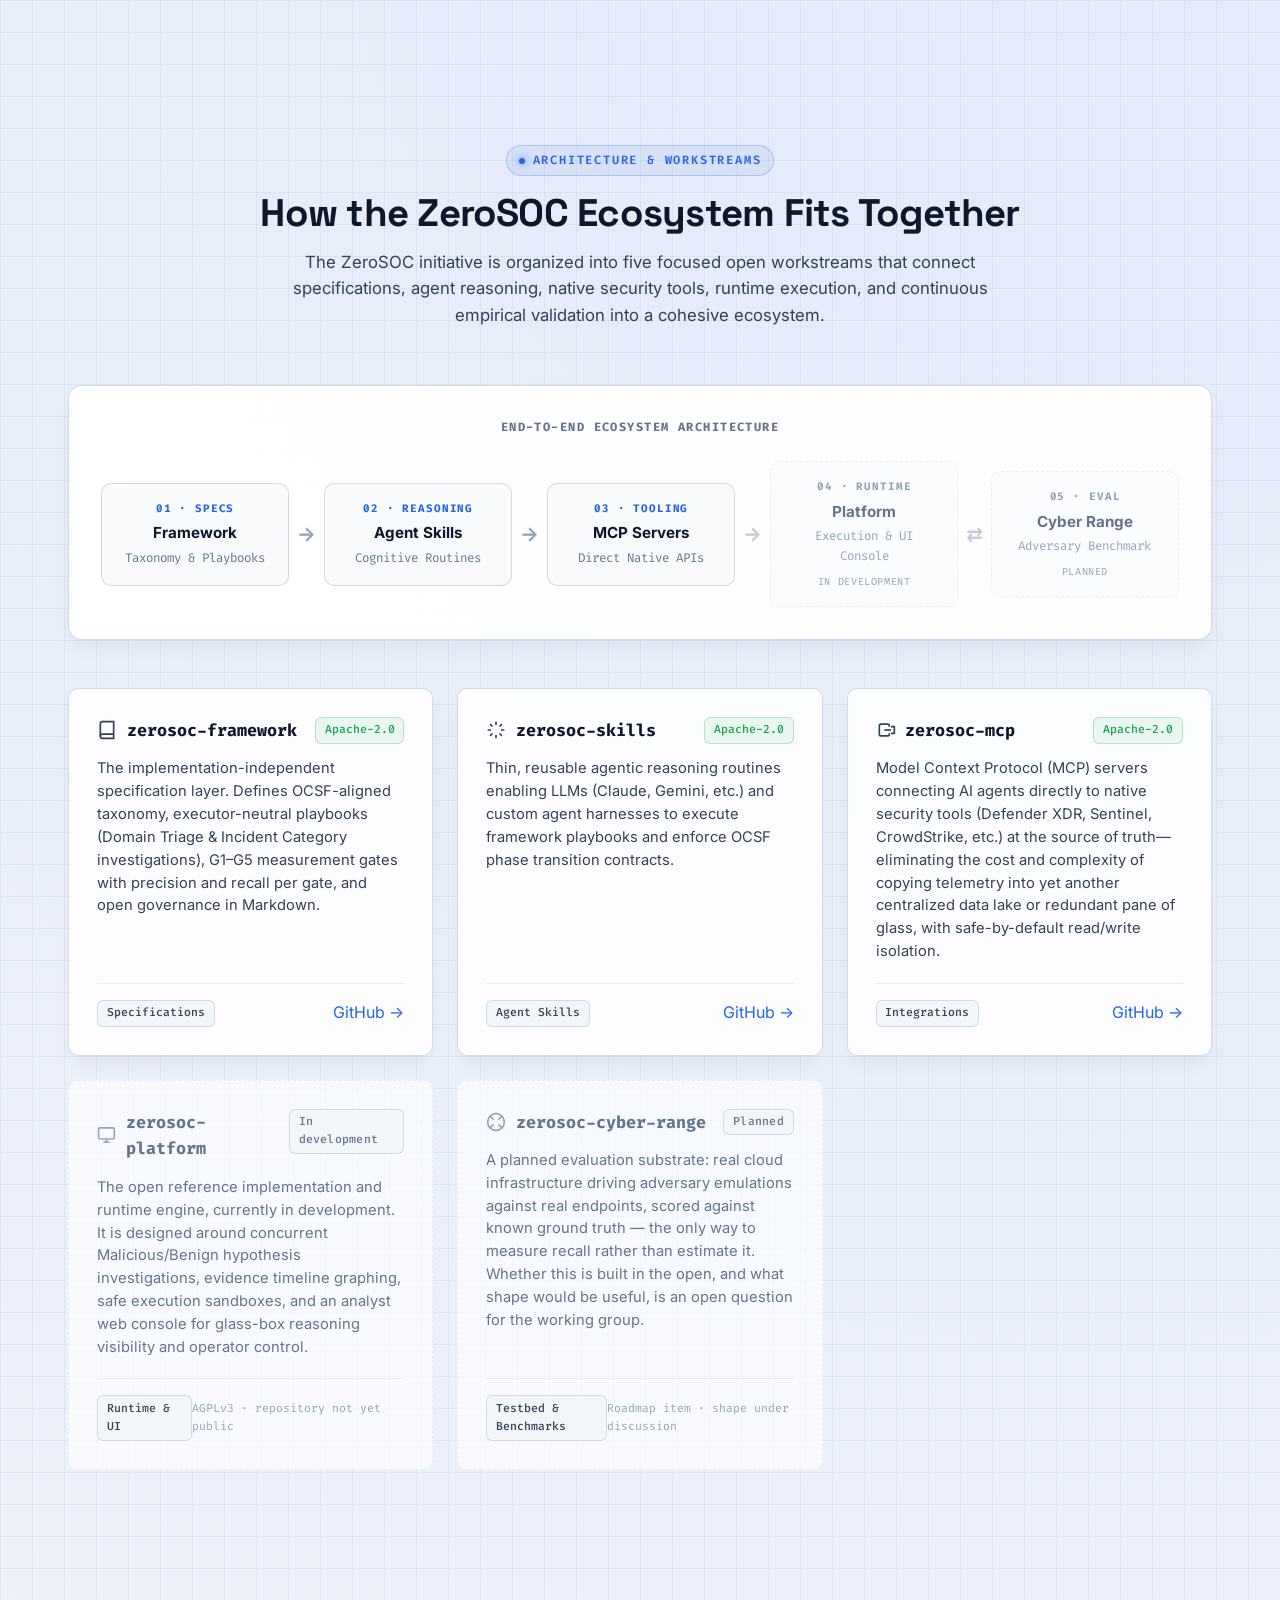
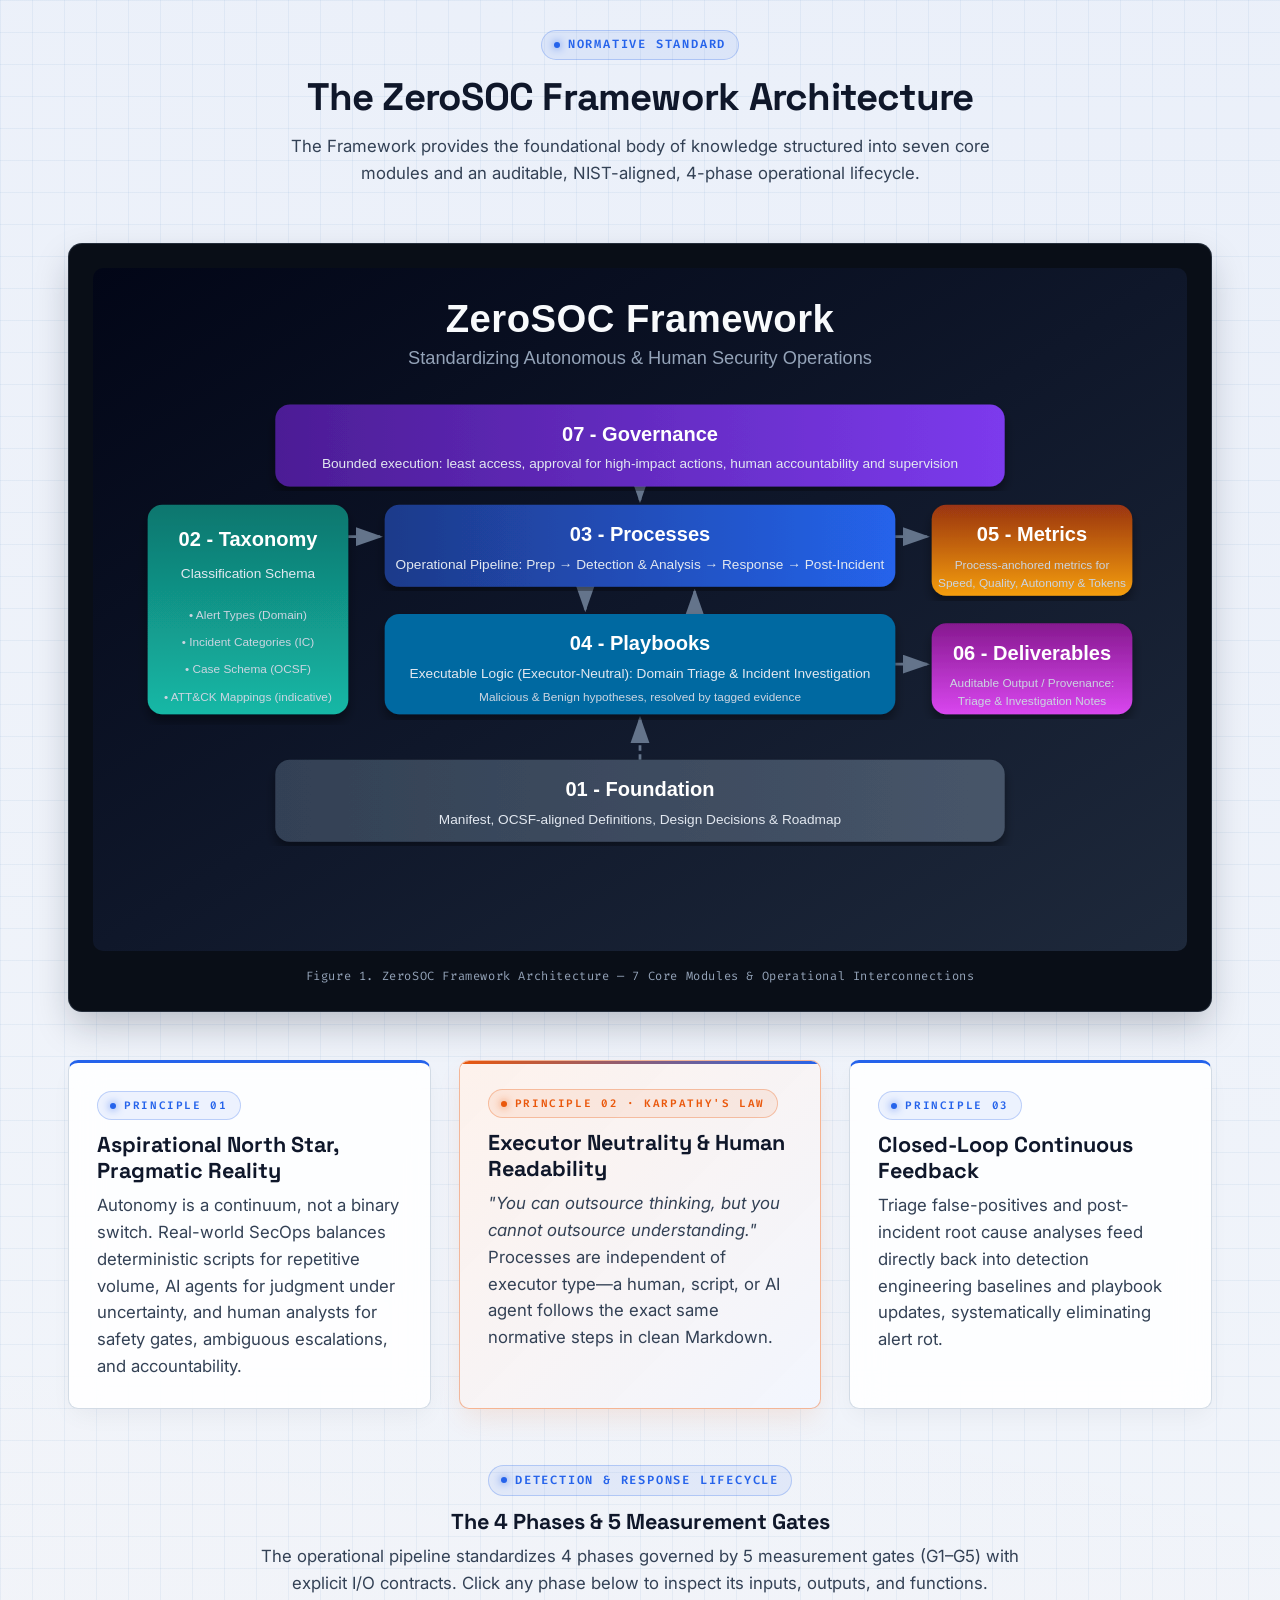
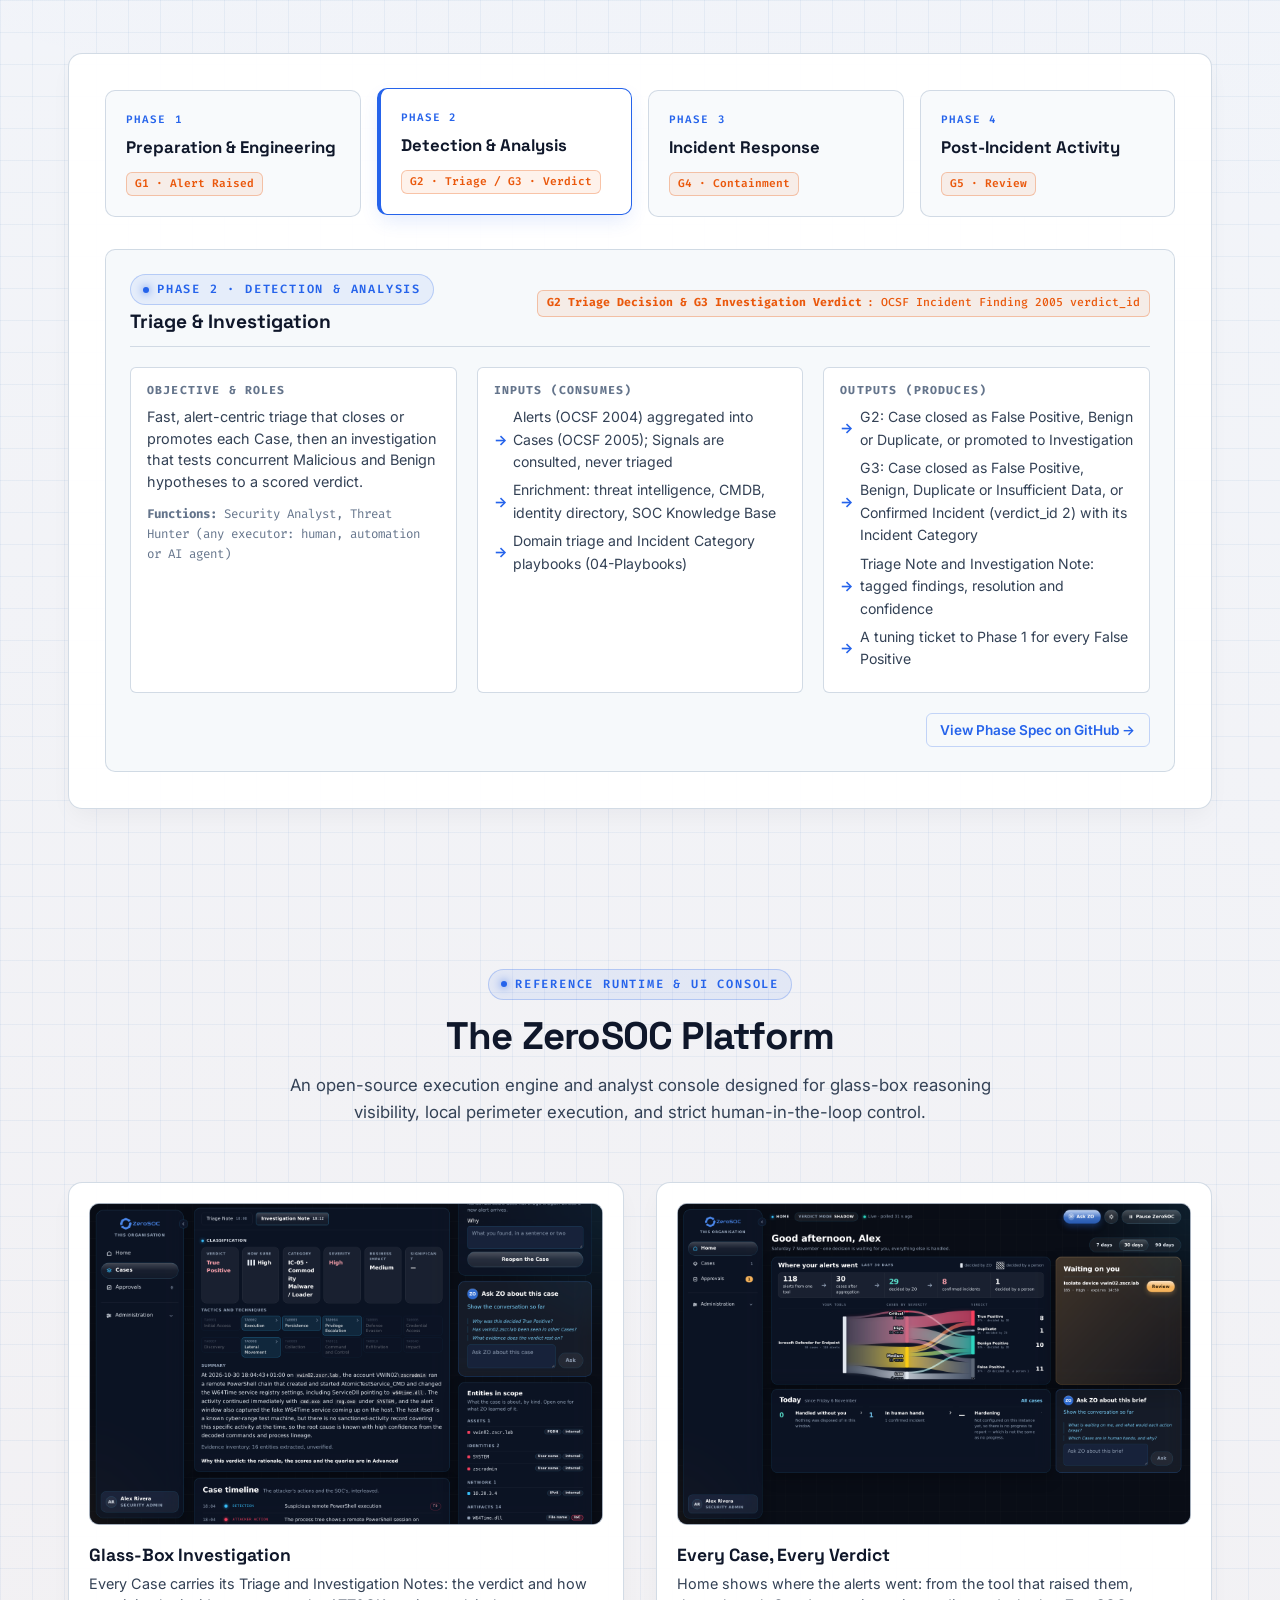
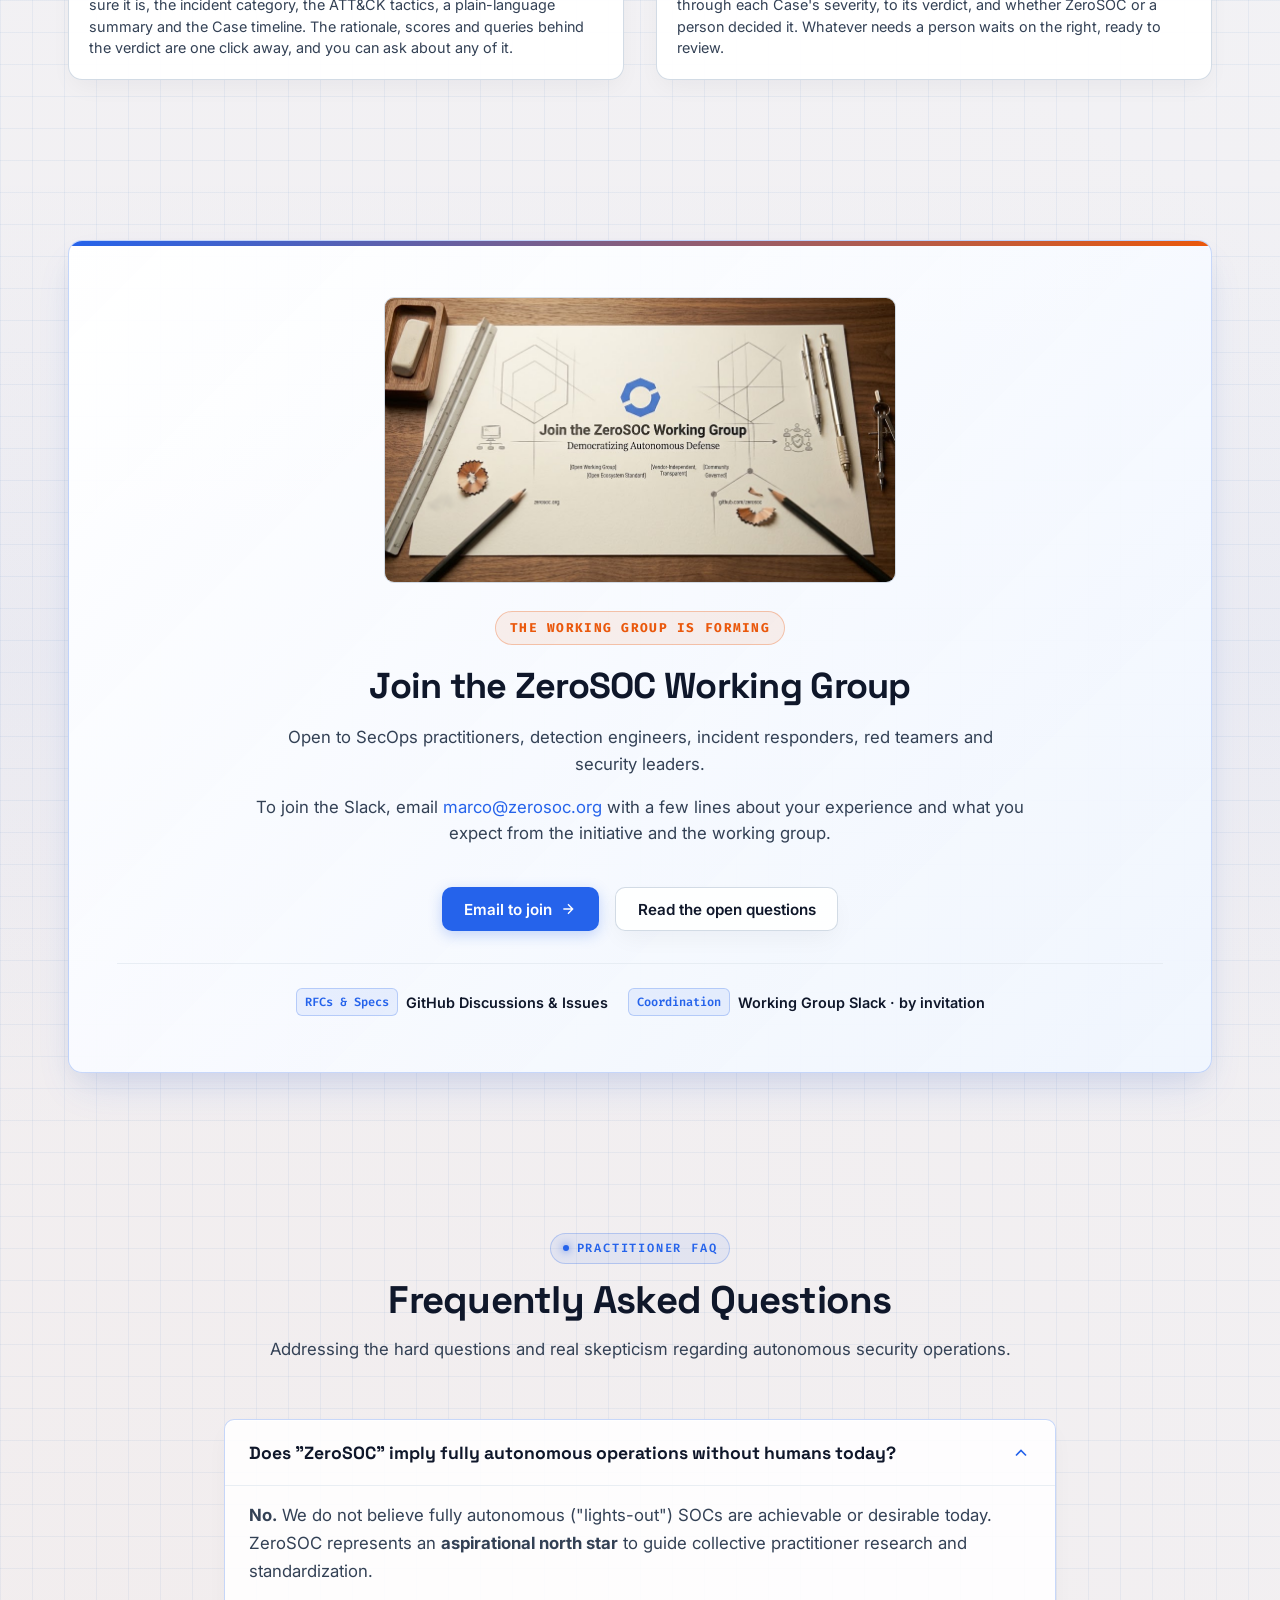
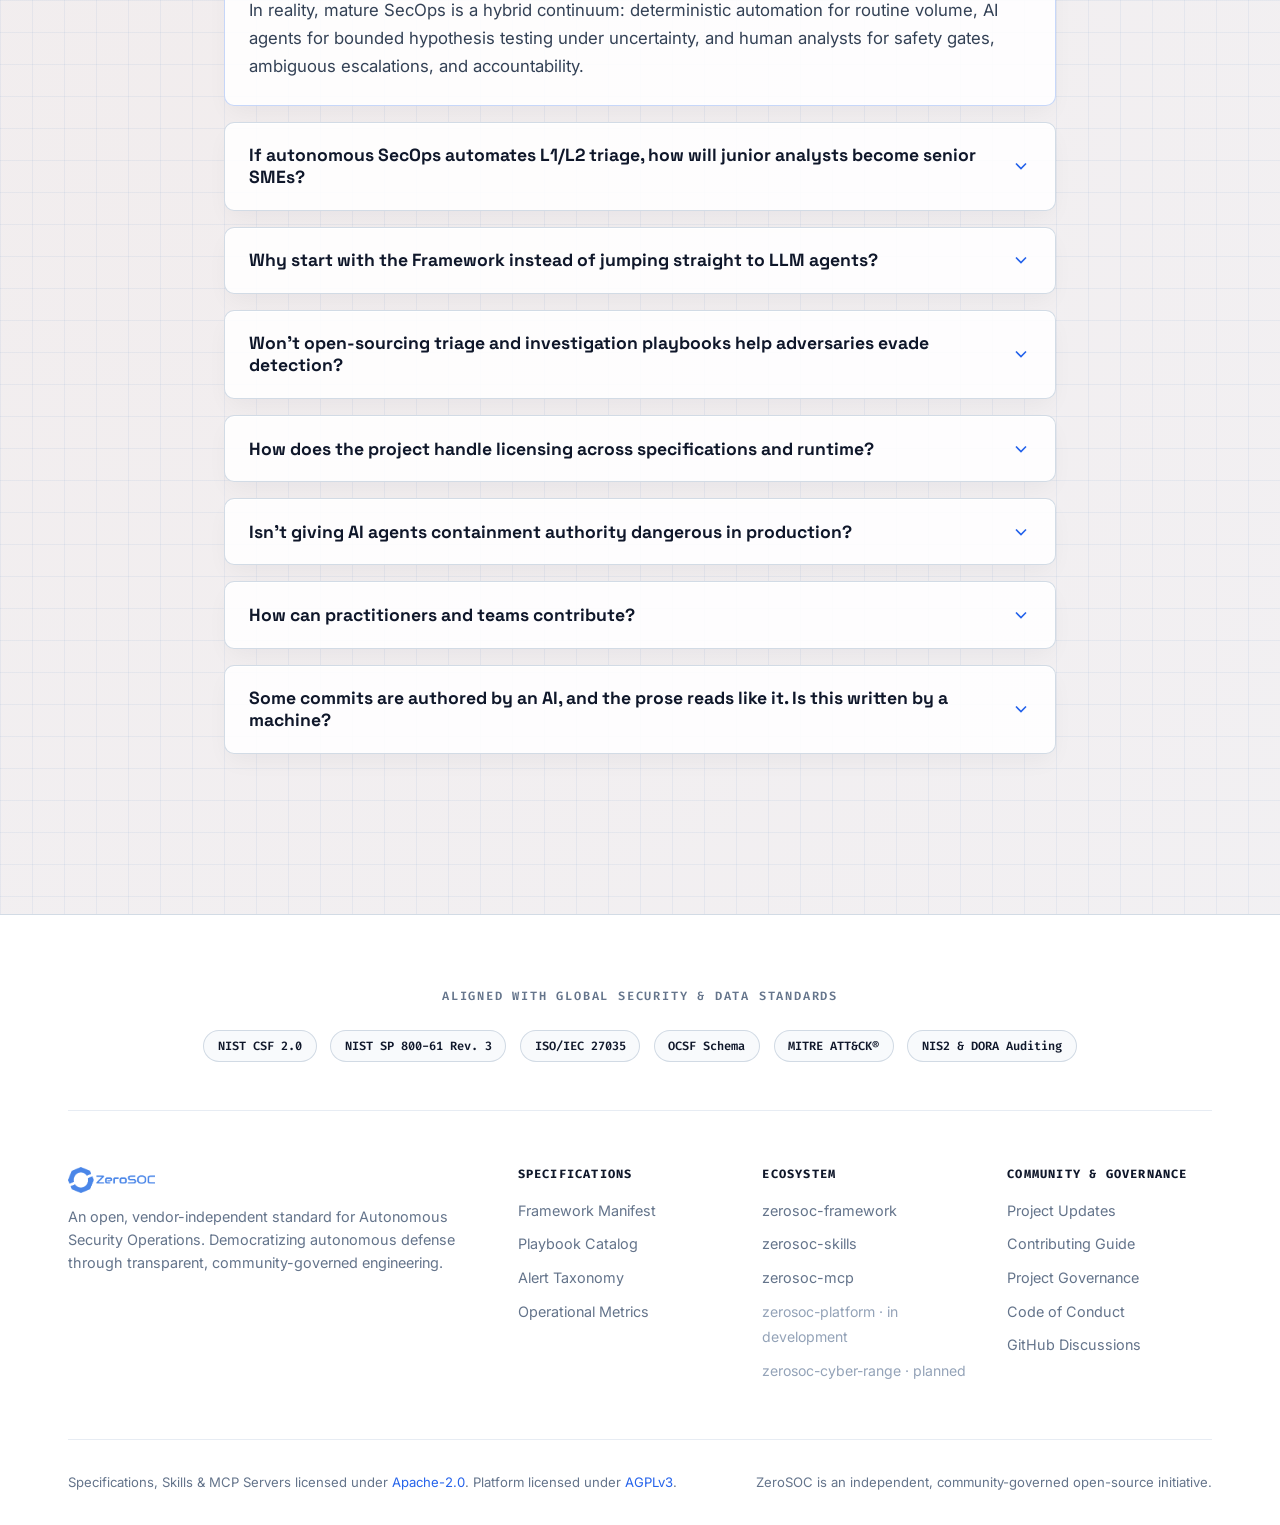
==== commit f8f9feae: "docs: second platform screenshot is the portal home, alert flow and pending action Co-Authored-By: C" ====
--- a/index.html
+++ b/index.html
@@ -553,18 +553,19 @@
             </div>
           </div>
 
-          <!-- Screenshot 2: Case queue -->
+          <!-- Screenshot 2: Home, where the alerts went -->
           <div class="screenshot-card">
             <div class="screenshot-img-frame">
-              <img src="assets/s_case_queue.png"
-                alt="ZeroSOC portal: the Cases list with severity, status, verdict, confidence and write-back for each Case"
+              <img src="assets/s_home_flow.png"
+                alt="ZeroSOC portal home: a flow diagram of alerts from the source through Case severity to verdict, and an isolation waiting for approval"
                 width="2880" height="1800" loading="lazy">
             </div>
             <div class="screenshot-info">
               <h4>Every Case, Every Verdict</h4>
               <p>
-                Cases are grouped by who acts next. Each one shows its severity, verdict and confidence, and what was
-                written back to the source's own incident record, so the security team can check every decision.
+                Home shows where the alerts went: from the tool that raised them, through each Case's severity, to
+                its verdict, and whether ZeroSOC or a person decided it. Whatever needs a person waits on the right,
+                ready to review.
               </p>
             </div>
           </div>
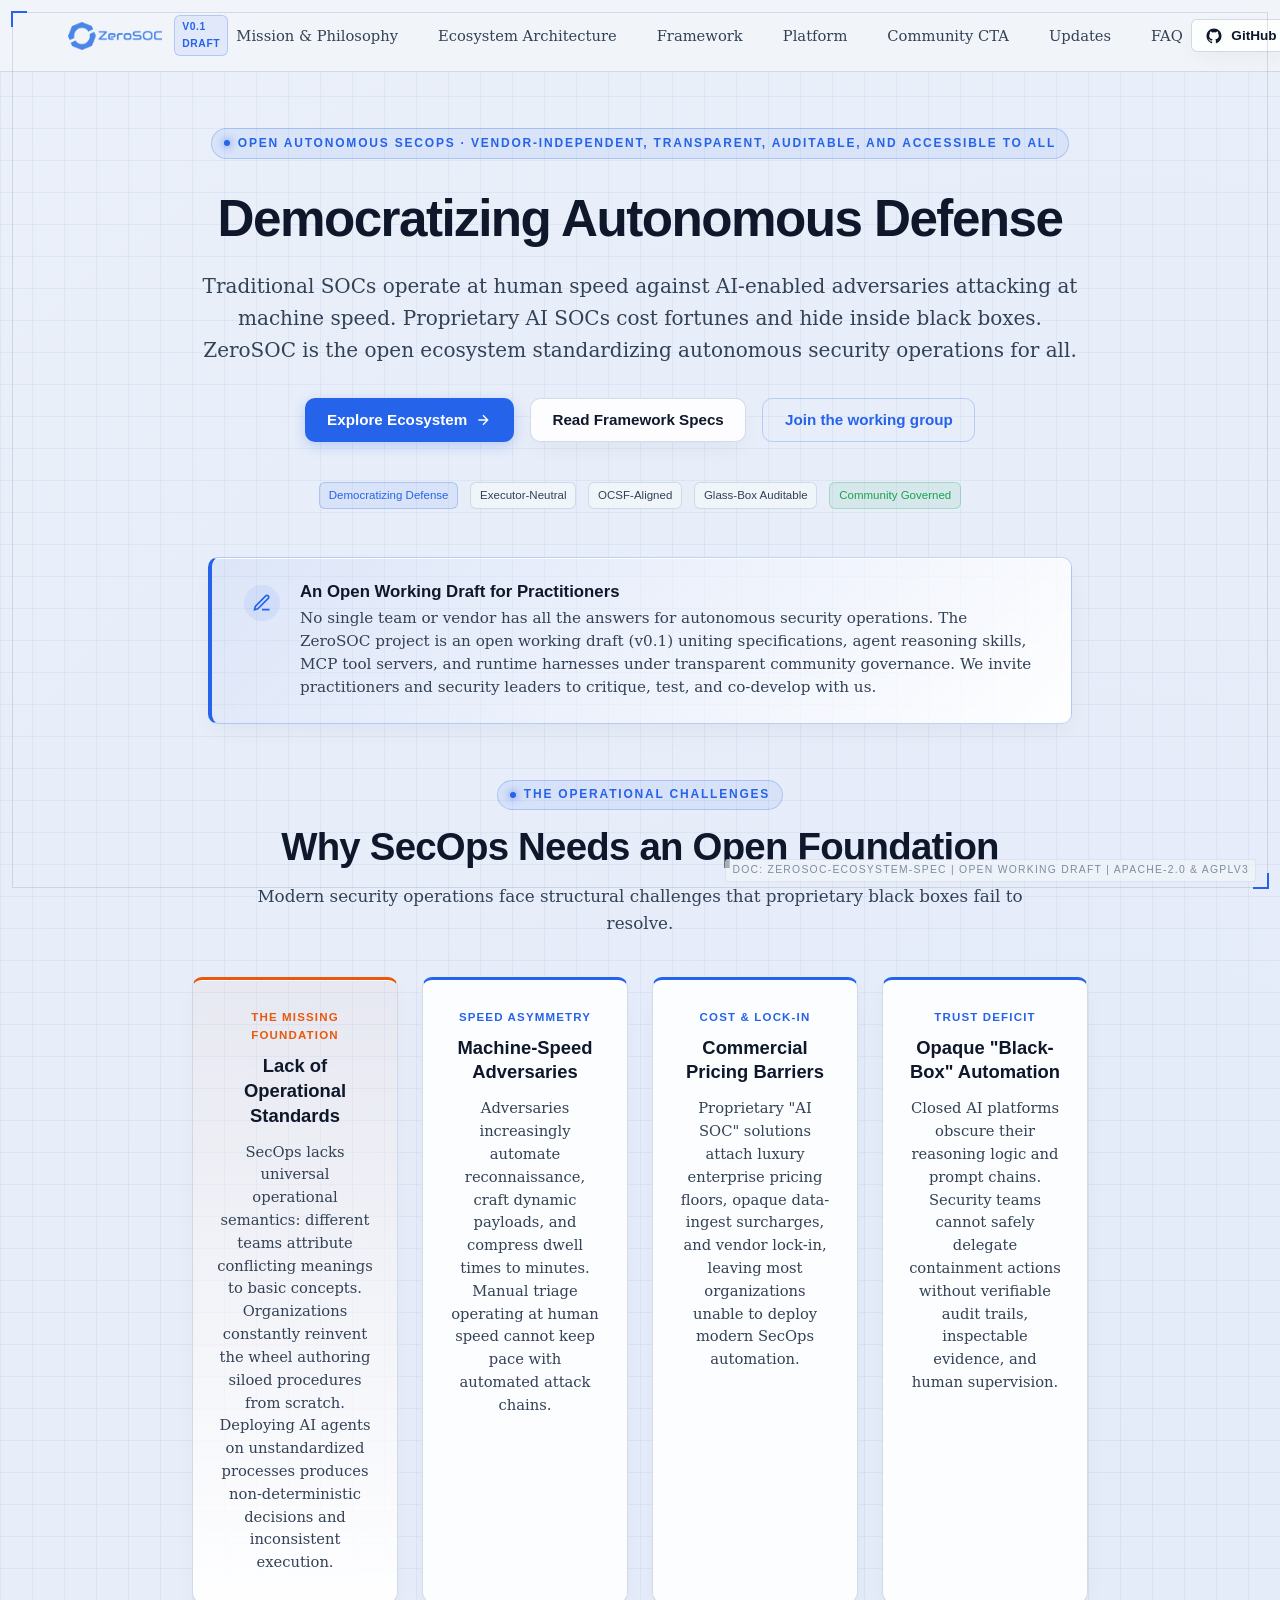
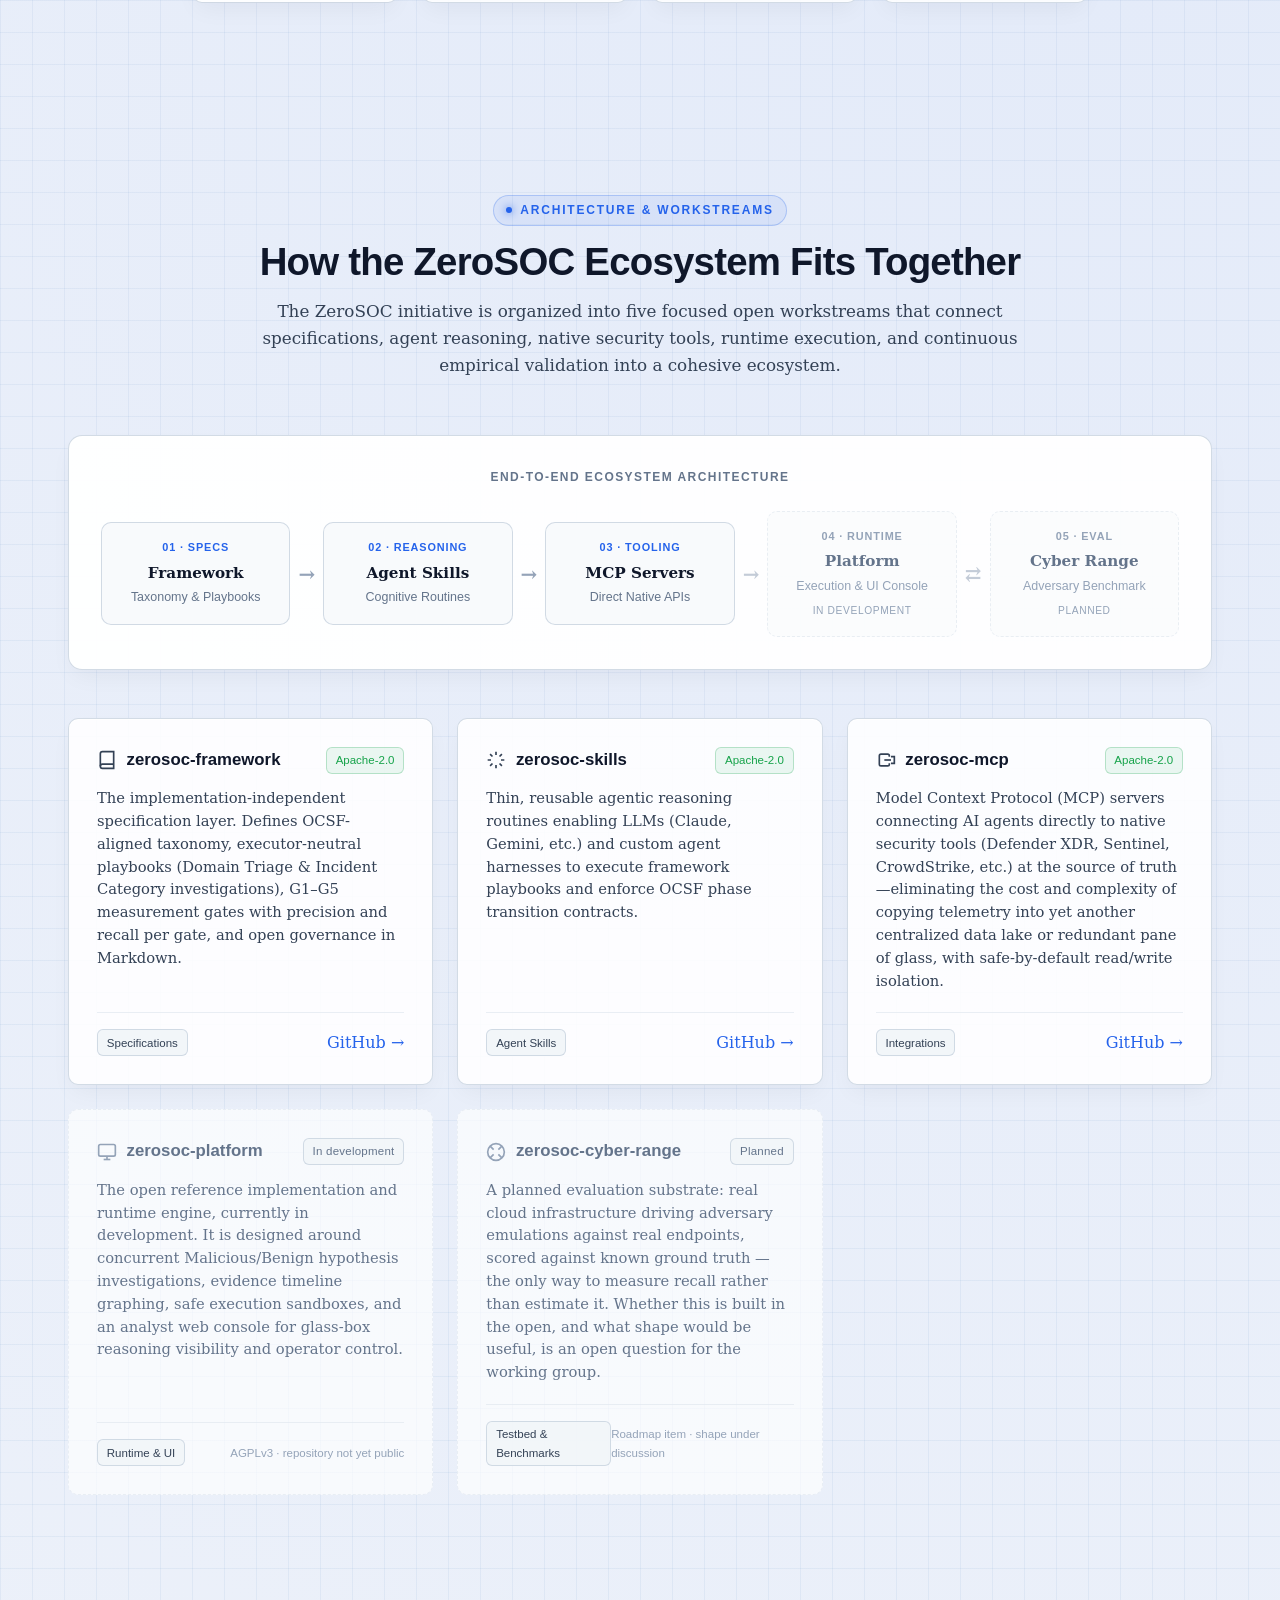
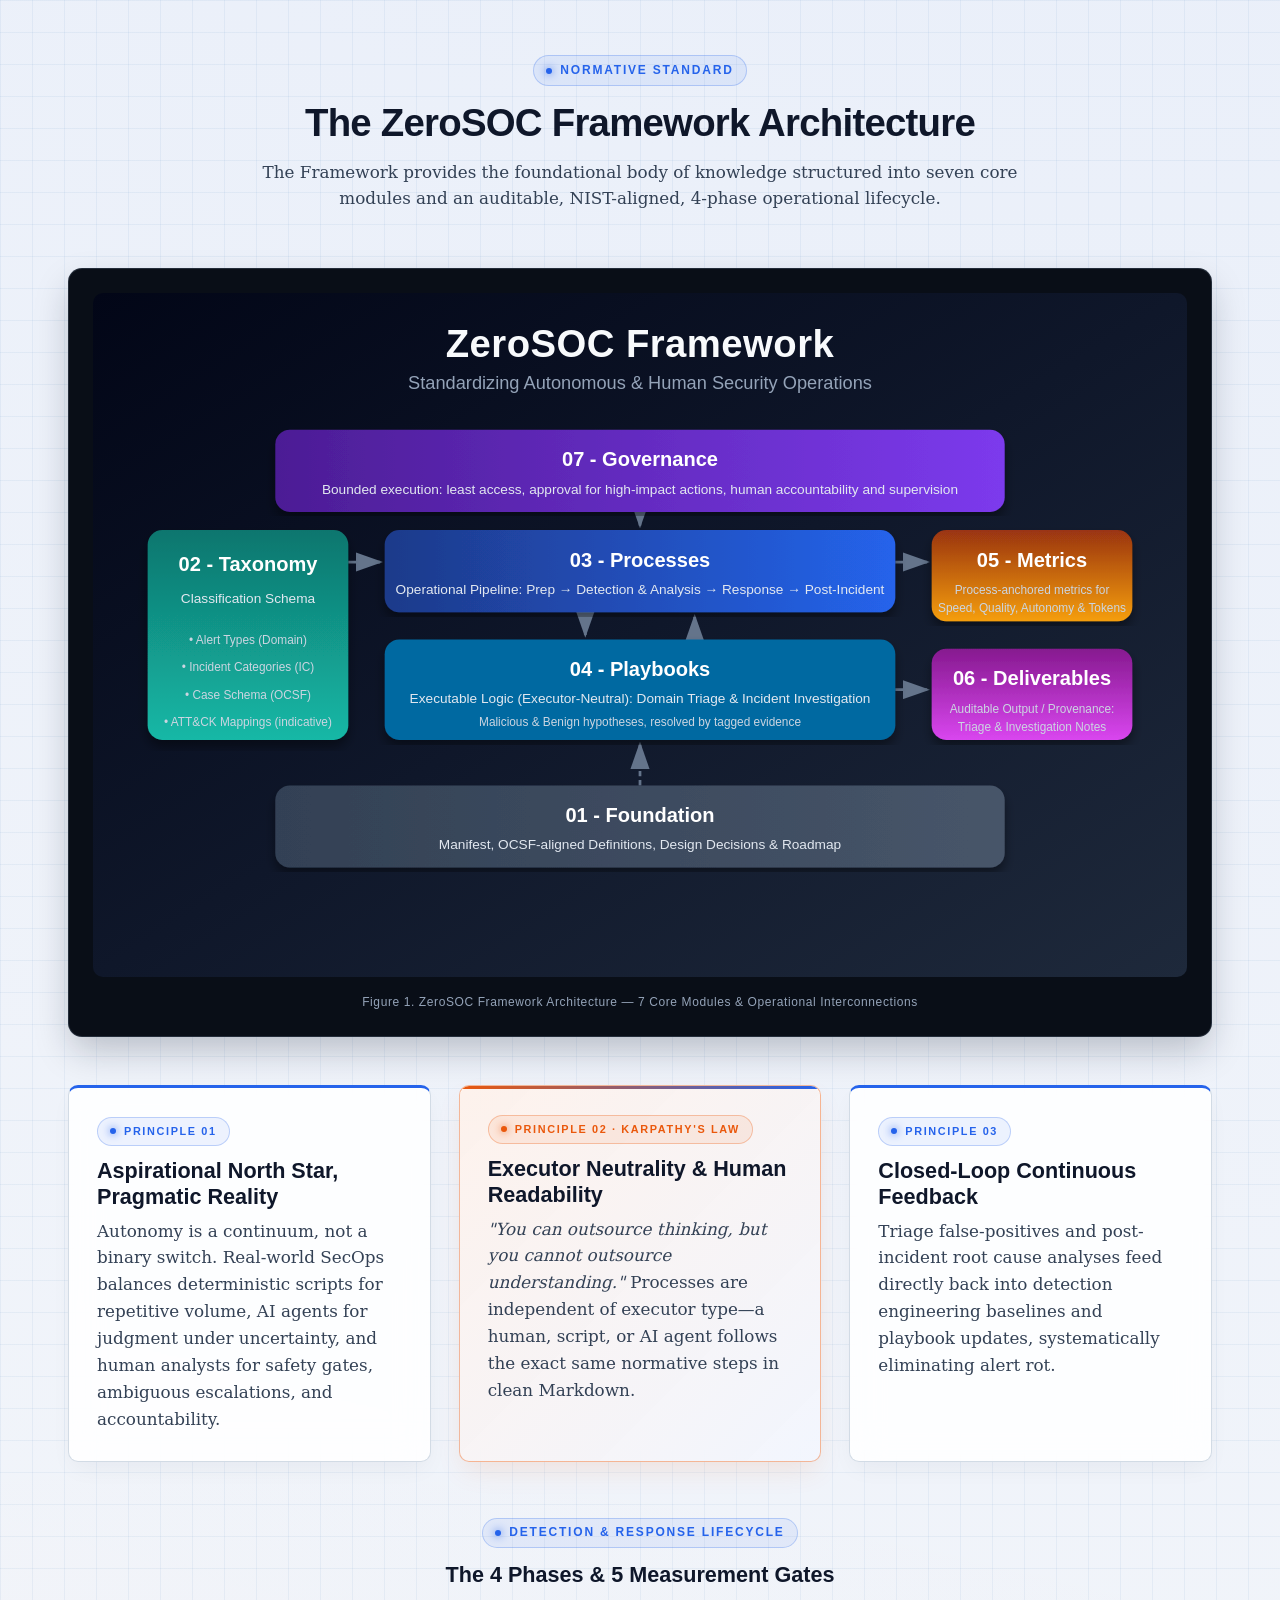
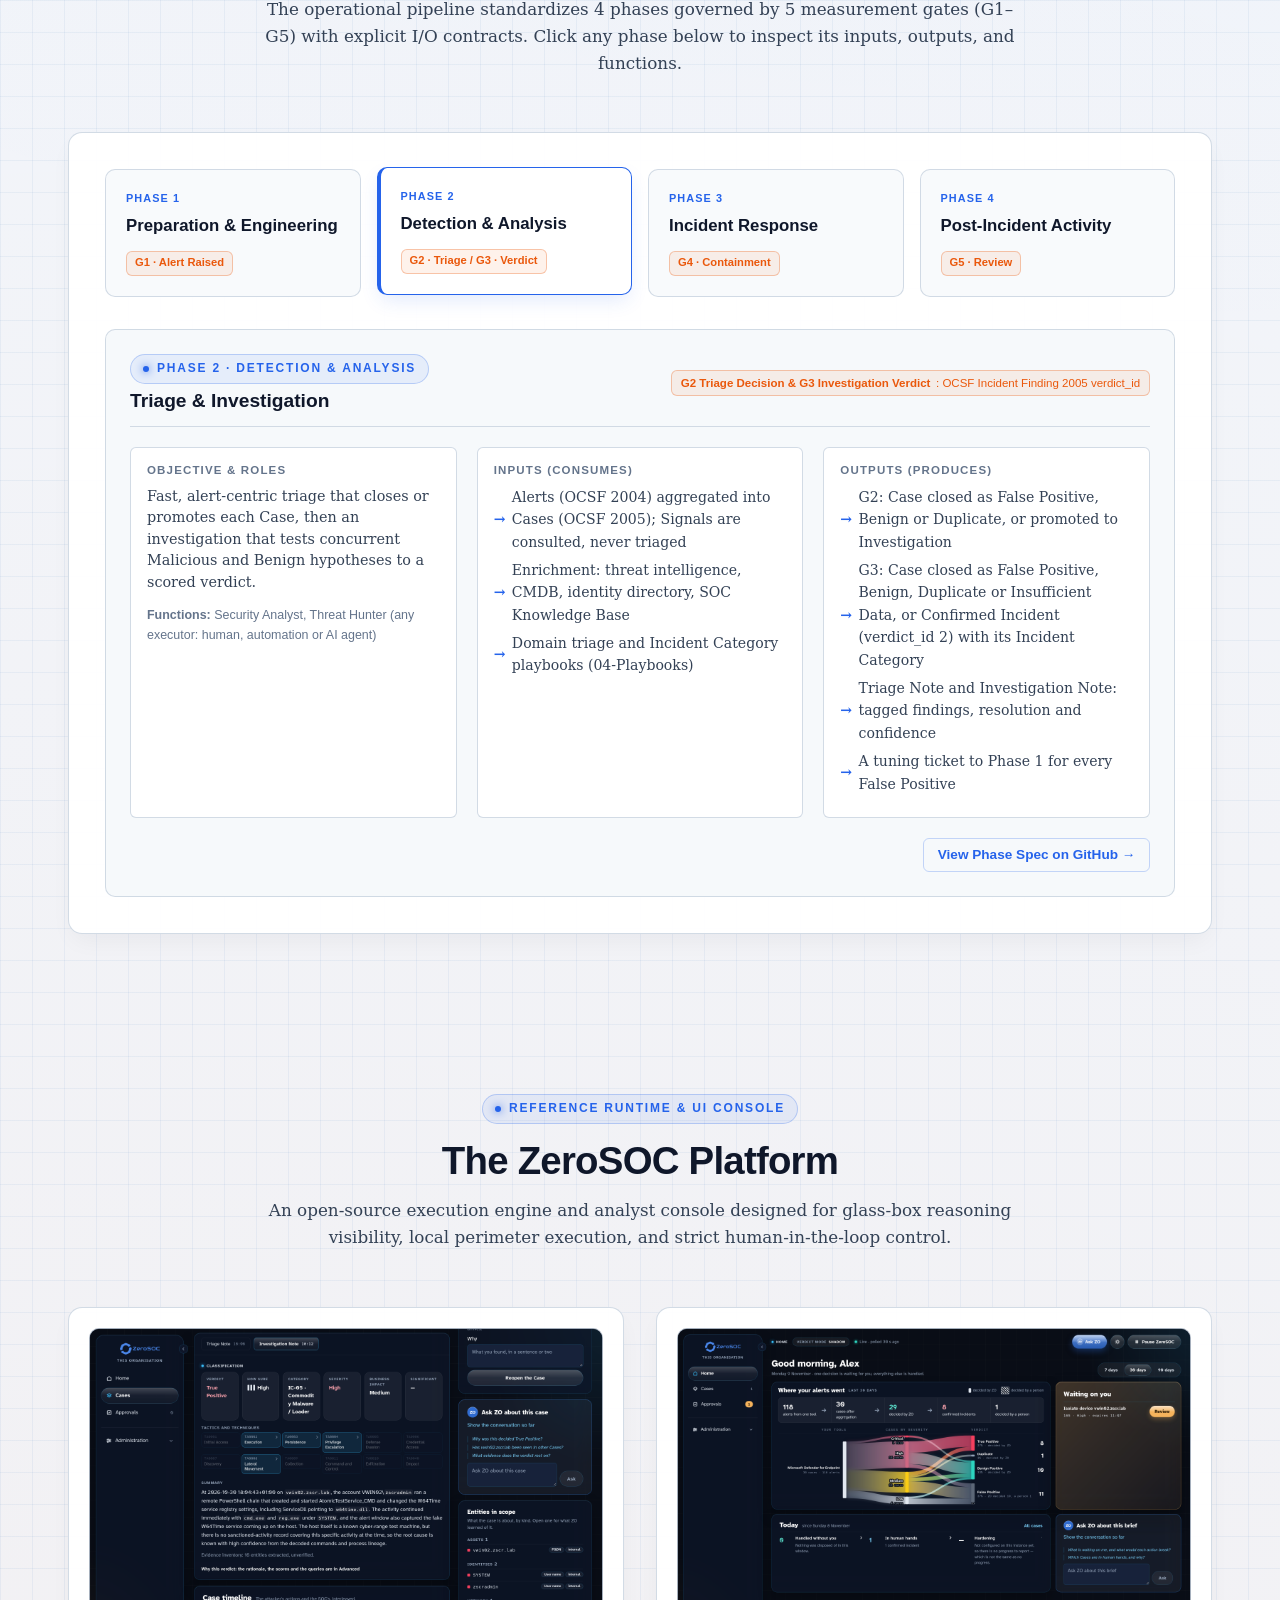
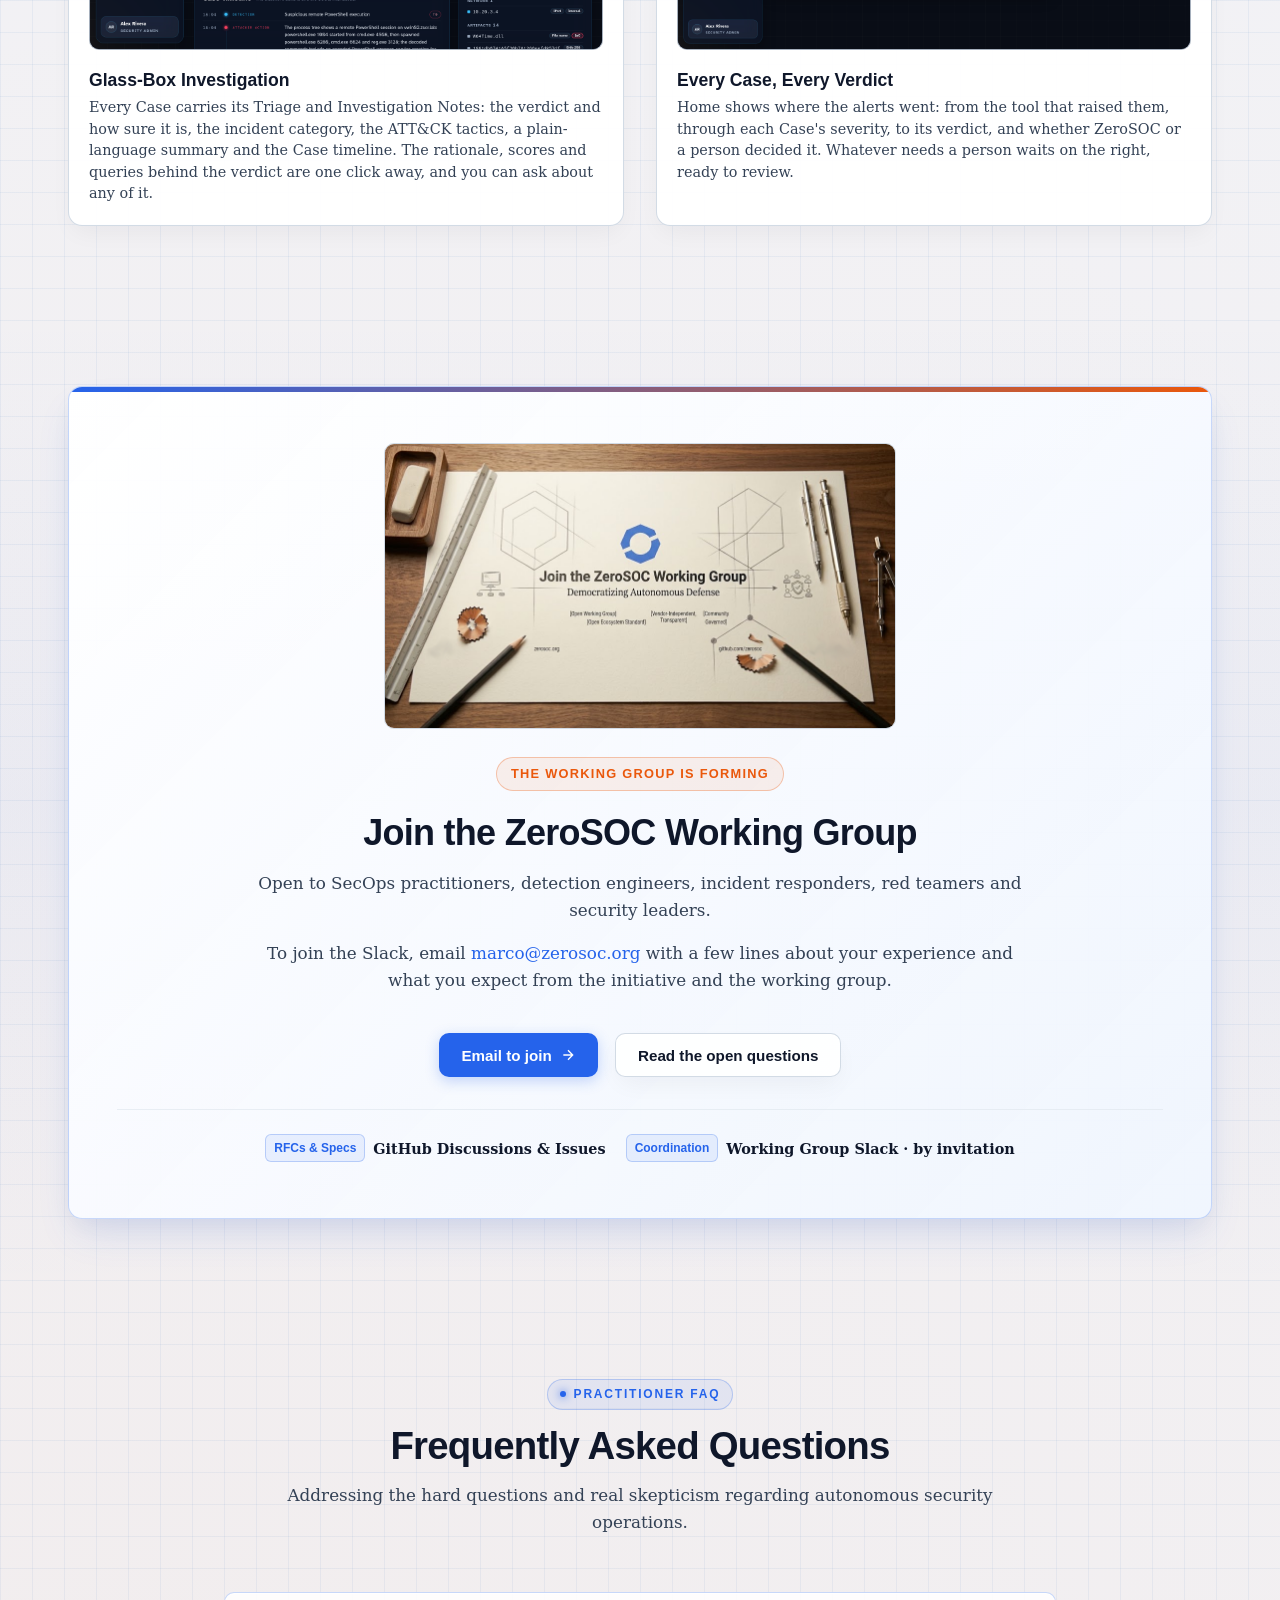
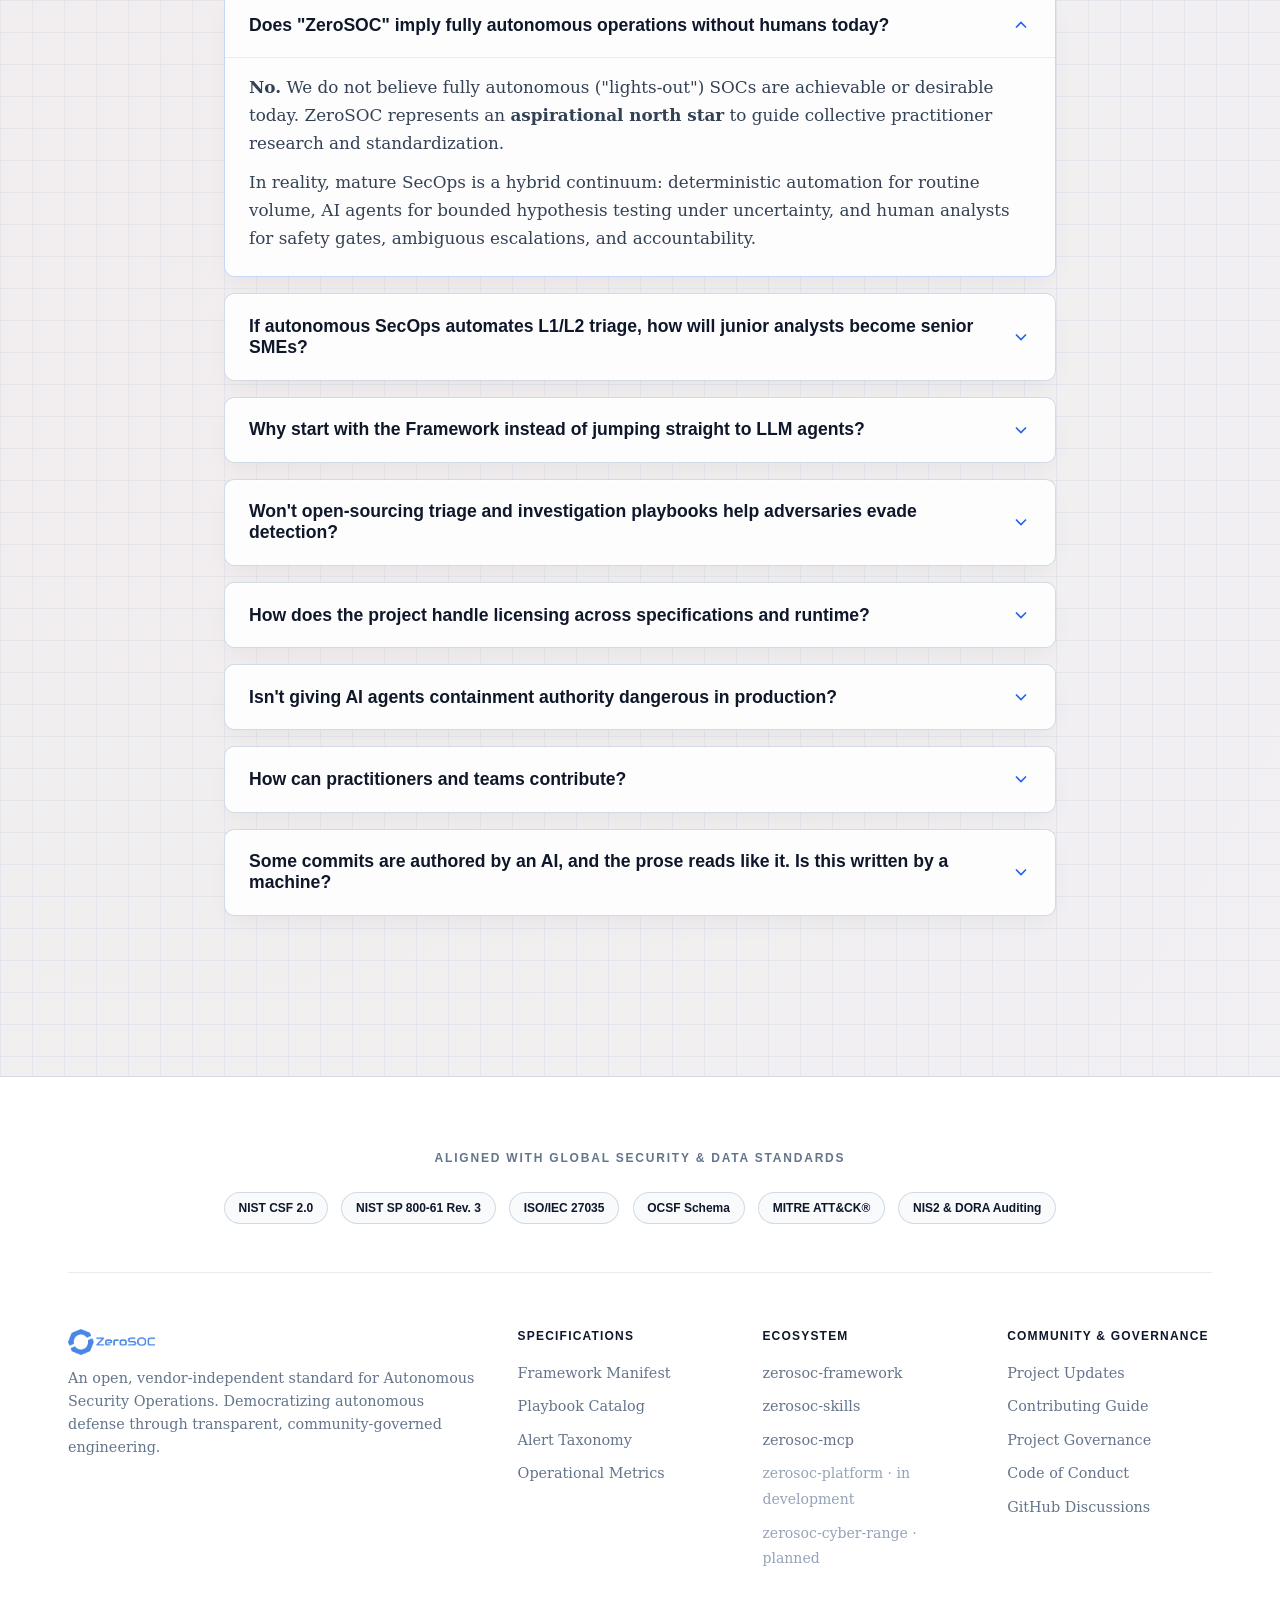
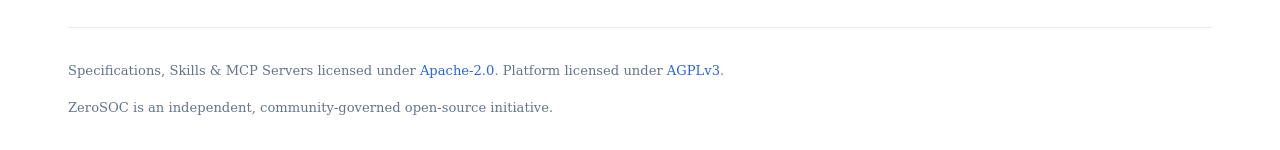
==== commit 22efd2f9: "style: standard fonts in place of web fonts Headings and labels in Helvetica (Arial on Windows), rea" ====
--- a/index.html
+++ b/index.html
@@ -485,7 +485,7 @@
                 <p id="inspector-objective" style="margin-bottom:0.75rem;">Fast, alert-centric triage that closes or
                   promotes each Case, then an investigation that tests concurrent Malicious and Benign hypotheses to a
                   scored verdict.</p>
-                <div style="font-family:var(--font-mono); font-size:0.78rem; color:var(--ink-muted);">
+                <div style="font-family:var(--font-label); font-size:0.78rem; color:var(--ink-muted);">
                   <strong>Functions:</strong> <span id="inspector-roles">Security Analyst, Threat Hunter (any executor:
                     human, automation or AI agent)</span>
                 </div>
--- a/css/tokens.css
+++ b/css/tokens.css
@@ -3,8 +3,6 @@
  * Light Blueprint Glass Box Theme
  * License: Apache-2.0
  */
-
-@import url('https://fonts.googleapis.com/css2?family=Fira+Code:wght@400;500;600;700&family=Inter:wght@400;500;600;700;800&family=Space+Grotesk:wght@500;600;700;800&display=swap');
 
 :root {
   /* Canvas & Grid */
@@ -50,10 +48,13 @@
   --glass-shadow: 0 10px 25px -5px rgba(15, 23, 42, 0.05), inset 0 1px 0 rgba(255, 255, 255, 0.95);
   --glass-shadow-hover: 0 18px 36px -6px rgba(37, 99, 235, 0.12), inset 0 1px 0 rgba(255, 255, 255, 1);
 
-  /* Typography Stacks */
-  --font-sans: 'Inter', system-ui, -apple-system, BlinkMacSystemFont, 'Segoe UI', Roboto, sans-serif;
-  --font-display: 'Space Grotesk', system-ui, -apple-system, sans-serif;
-  --font-mono: 'Fira Code', ui-monospace, SFMono-Regular, Menlo, Monaco, Consolas, monospace;
+  /* Typography Stacks: standard fonts only, nothing to download.
+     Headings and labels in Helvetica (Arial on Windows), reading text in Georgia,
+     monospace only for code and repository names. Android and Linux get the stand-ins. */
+  --font-display: 'Helvetica Neue', Helvetica, Arial, 'Liberation Sans', sans-serif;
+  --font-label: 'Helvetica Neue', Helvetica, Arial, 'Liberation Sans', sans-serif;
+  --font-text: Georgia, 'Noto Serif', 'DejaVu Serif', serif;
+  --font-mono: ui-monospace, Menlo, Consolas, 'Liberation Mono', 'Courier New', monospace;
 
   /* Layout Constants */
   --max-width: 1200px;
--- a/css/layout.css
+++ b/css/layout.css
@@ -23,7 +23,7 @@
     radial-gradient(circle at 15% 85%, rgba(234, 88, 12, 0.05), transparent 45%);
   background-size: var(--grid-size) var(--grid-size), var(--grid-size) var(--grid-size), 100% 100%, 100% 100%;
   color: var(--ink-body);
-  font-family: var(--font-sans);
+  font-family: var(--font-text);
   line-height: 1.6;
   min-height: 100vh;
   position: relative;
@@ -68,7 +68,7 @@
   position: fixed;
   bottom: 18px;
   right: 24px;
-  font-family: var(--font-mono);
+  font-family: var(--font-label);
   font-size: 0.65rem;
   color: var(--ink-muted);
   letter-spacing: 0.12em;
@@ -159,7 +159,7 @@
 
 /* Kicker Badge */
 .kicker {
-  font-family: var(--font-mono);
+  font-family: var(--font-label);
   font-size: 0.75rem;
   font-weight: 600;
   text-transform: uppercase;
--- a/css/components.css
+++ b/css/components.css
@@ -55,7 +55,7 @@
 }
 
 .brand-badge {
-  font-family: var(--font-mono);
+  font-family: var(--font-label);
   font-size: 0.65rem;
   font-weight: 600;
   padding: 0.15rem 0.45rem;
@@ -112,7 +112,7 @@
   align-items: center;
   justify-content: center;
   gap: 0.5rem;
-  font-family: var(--font-sans);
+  font-family: var(--font-label);
   font-size: 0.95rem;
   font-weight: 600;
   padding: 0.65rem 1.35rem;
@@ -173,7 +173,7 @@
   display: inline-flex;
   align-items: center;
   gap: 0.35rem;
-  font-family: var(--font-mono);
+  font-family: var(--font-label);
   font-size: 0.72rem;
   font-weight: 500;
   padding: 0.2rem 0.55rem;
@@ -370,7 +370,7 @@
 }
 
 .node-phase-tag {
-  font-family: var(--font-mono);
+  font-family: var(--font-label);
   font-size: 0.68rem;
   font-weight: 600;
   color: var(--blue-primary);
@@ -392,7 +392,7 @@
   display: inline-flex;
   align-items: center;
   gap: 0.35rem;
-  font-family: var(--font-mono);
+  font-family: var(--font-label);
   font-size: 0.7rem;
   font-weight: 600;
   background: var(--orange-soft);
@@ -439,7 +439,7 @@
 }
 
 .inspector-block h5 {
-  font-family: var(--font-mono);
+  font-family: var(--font-label);
   font-size: 0.72rem;
   text-transform: uppercase;
   color: var(--ink-muted);
@@ -595,7 +595,7 @@
 }
 
 .roadmap-link {
-  font-family: var(--font-mono);
+  font-family: var(--font-label);
   font-size: 0.78rem;
   font-weight: 600;
   color: var(--blue-primary);
@@ -709,7 +709,7 @@
 }
 
 .standards-heading {
-  font-family: var(--font-mono);
+  font-family: var(--font-label);
   font-size: 0.75rem;
   font-weight: 600;
   text-transform: uppercase;
@@ -727,7 +727,7 @@
 }
 
 .standards-pill {
-  font-family: var(--font-mono);
+  font-family: var(--font-label);
   font-size: 0.75rem;
   font-weight: 600;
   padding: 0.35rem 0.85rem;
@@ -756,7 +756,7 @@
 }
 
 .footer-col h5 {
-  font-family: var(--font-mono);
+  font-family: var(--font-label);
   font-size: 0.75rem;
   text-transform: uppercase;
   letter-spacing: 0.1em;
@@ -832,7 +832,7 @@
 }
 
 .whys-kicker {
-  font-family: var(--font-mono);
+  font-family: var(--font-label);
   font-size: 0.72rem;
   font-weight: 700;
   text-transform: uppercase;
@@ -874,7 +874,7 @@
 }
 
 .ecosystem-flow-title {
-  font-family: var(--font-mono);
+  font-family: var(--font-label);
   font-size: 0.75rem;
   font-weight: 700;
   text-transform: uppercase;
@@ -911,7 +911,7 @@
 }
 
 .flow-step-num {
-  font-family: var(--font-mono);
+  font-family: var(--font-label);
   font-size: 0.68rem;
   font-weight: 700;
   color: var(--blue-primary);
@@ -930,7 +930,7 @@
 .flow-step-role {
   font-size: 0.78rem;
   color: var(--ink-muted);
-  font-family: var(--font-mono);
+  font-family: var(--font-label);
 }
 
 .flow-step-arrow {
@@ -982,7 +982,7 @@
 }
 
 .workstream-title {
-  font-family: var(--font-mono);
+  font-family: var(--font-label);
   font-size: 1.05rem;
   font-weight: 700;
   color: var(--ink-heading);
@@ -1032,7 +1032,7 @@
 }
 
 .infographic-caption {
-  font-family: var(--font-mono);
+  font-family: var(--font-label);
   font-size: 0.75rem;
   color: #94a3b8;
   text-align: center;
@@ -1142,7 +1142,7 @@
   display: inline-flex;
   align-items: center;
   gap: 0.5rem;
-  font-family: var(--font-mono);
+  font-family: var(--font-label);
   font-size: 0.8rem;
   font-weight: 700;
   color: var(--orange-primary);
@@ -1217,7 +1217,7 @@
 }
 
 .cta-channel-badge span {
-  font-family: var(--font-mono);
+  font-family: var(--font-label);
   font-size: 0.75rem;
   color: var(--blue-primary);
   background: var(--blue-soft);
@@ -1364,7 +1364,7 @@
 }
 
 .workstream-status-note {
-  font-family: var(--font-mono);
+  font-family: var(--font-label);
   font-size: 0.72rem;
   color: var(--ink-light);
 }
@@ -1407,7 +1407,7 @@
 
 .flow-step-status {
   margin-top: 0.4rem;
-  font-family: var(--font-mono);
+  font-family: var(--font-label);
   font-size: 0.64rem;
   text-transform: uppercase;
   letter-spacing: 0.06em;
